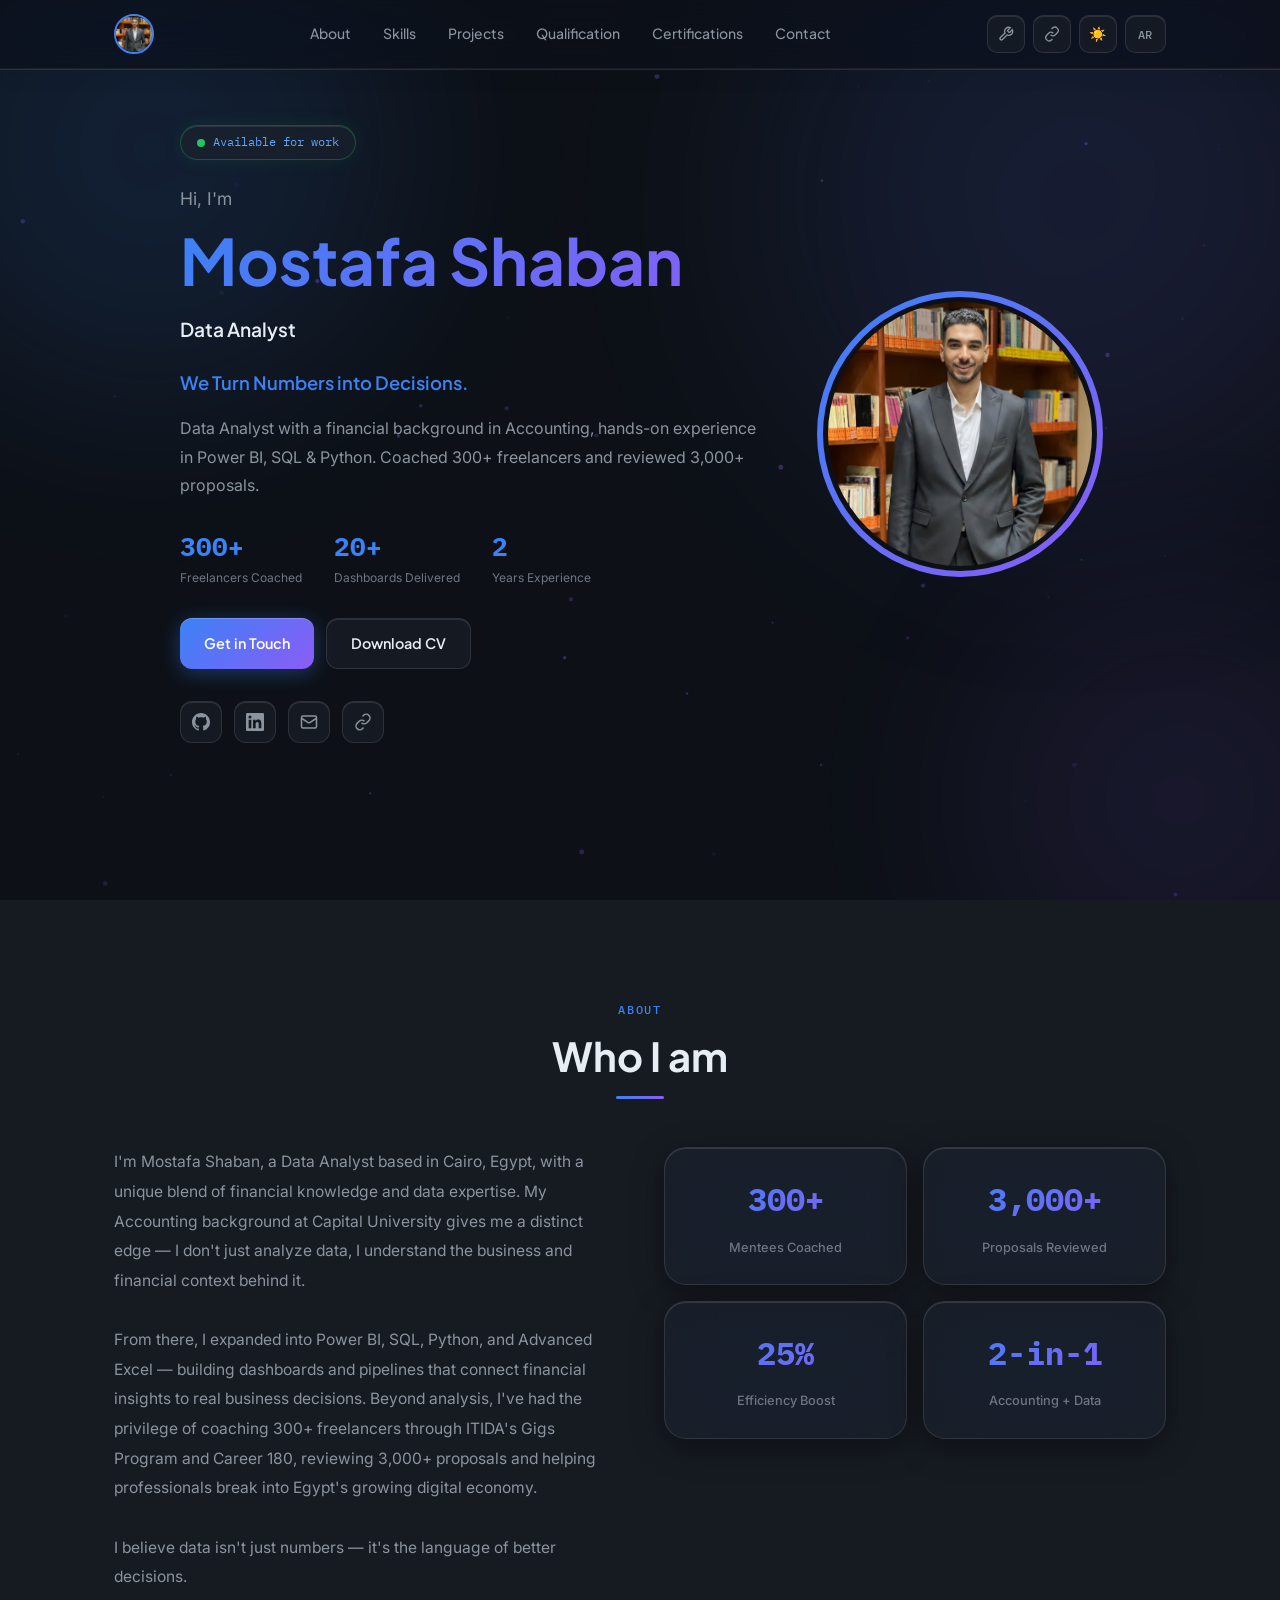
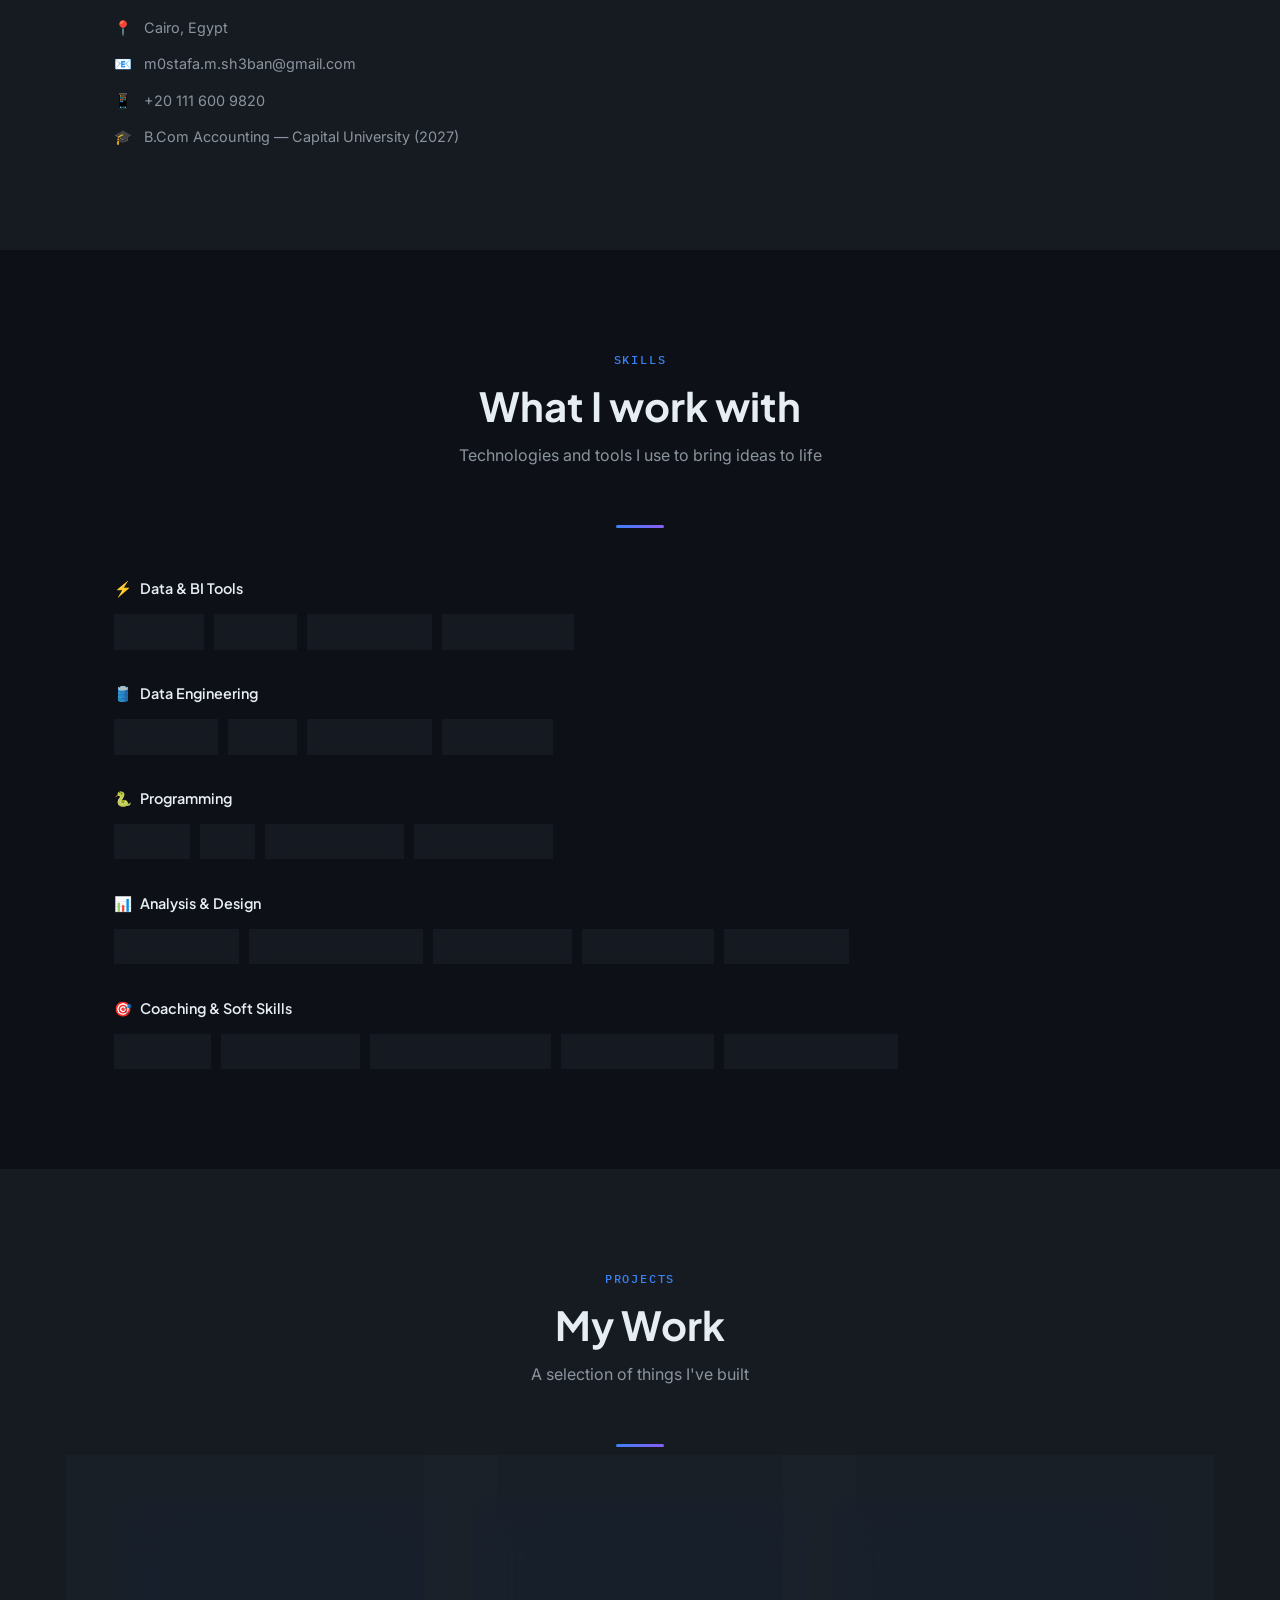
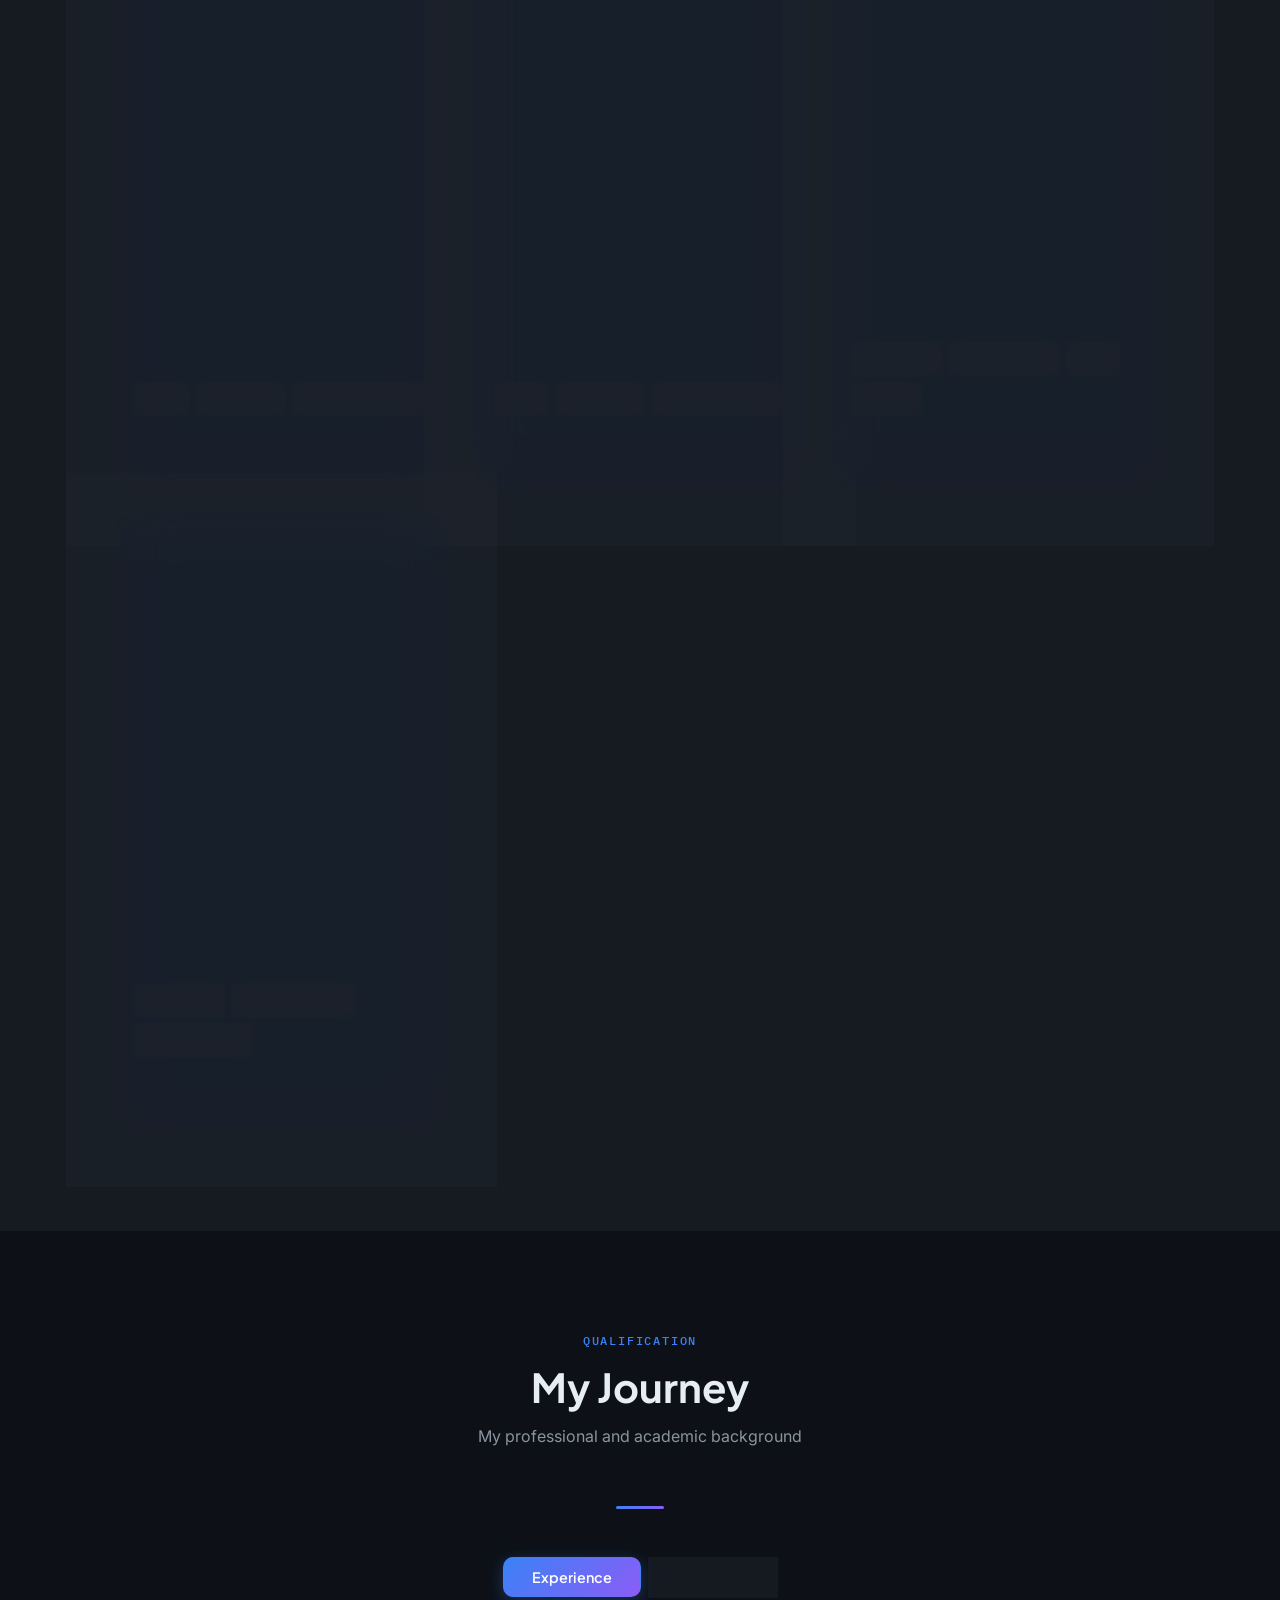
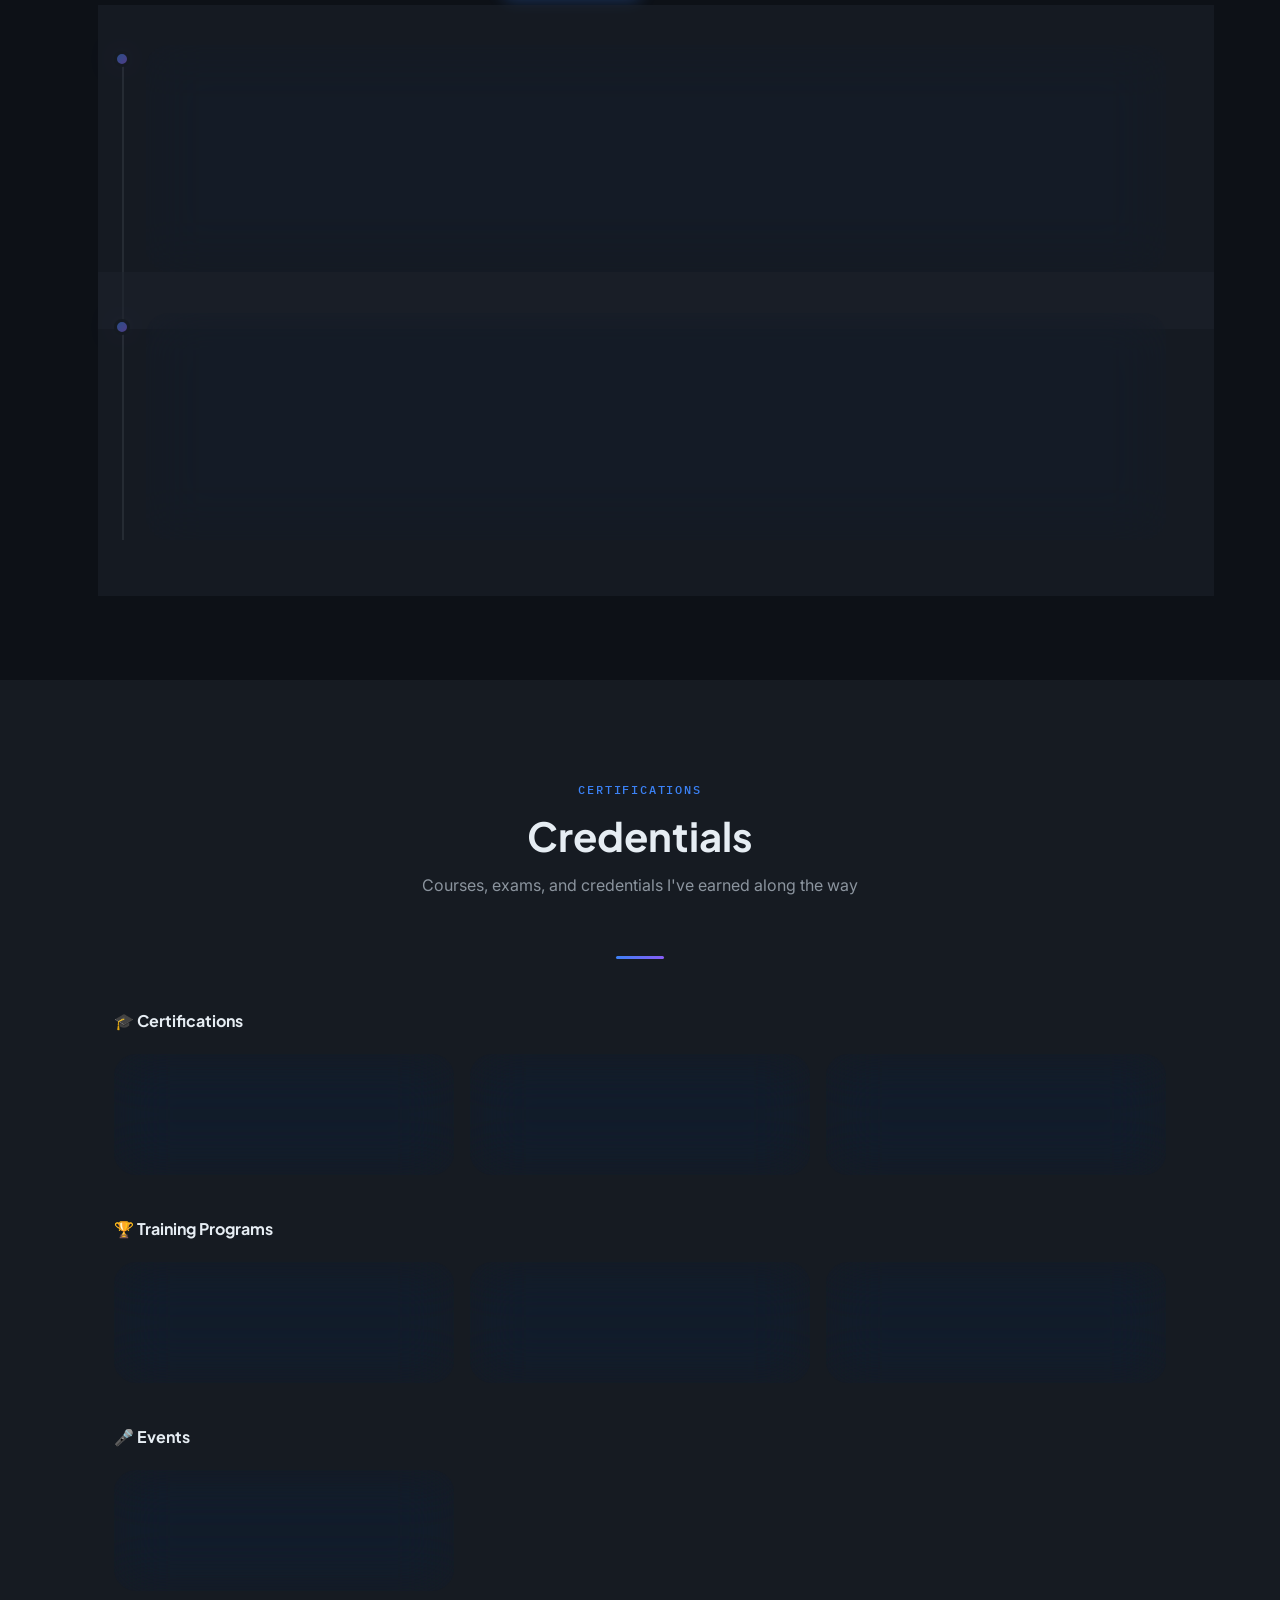
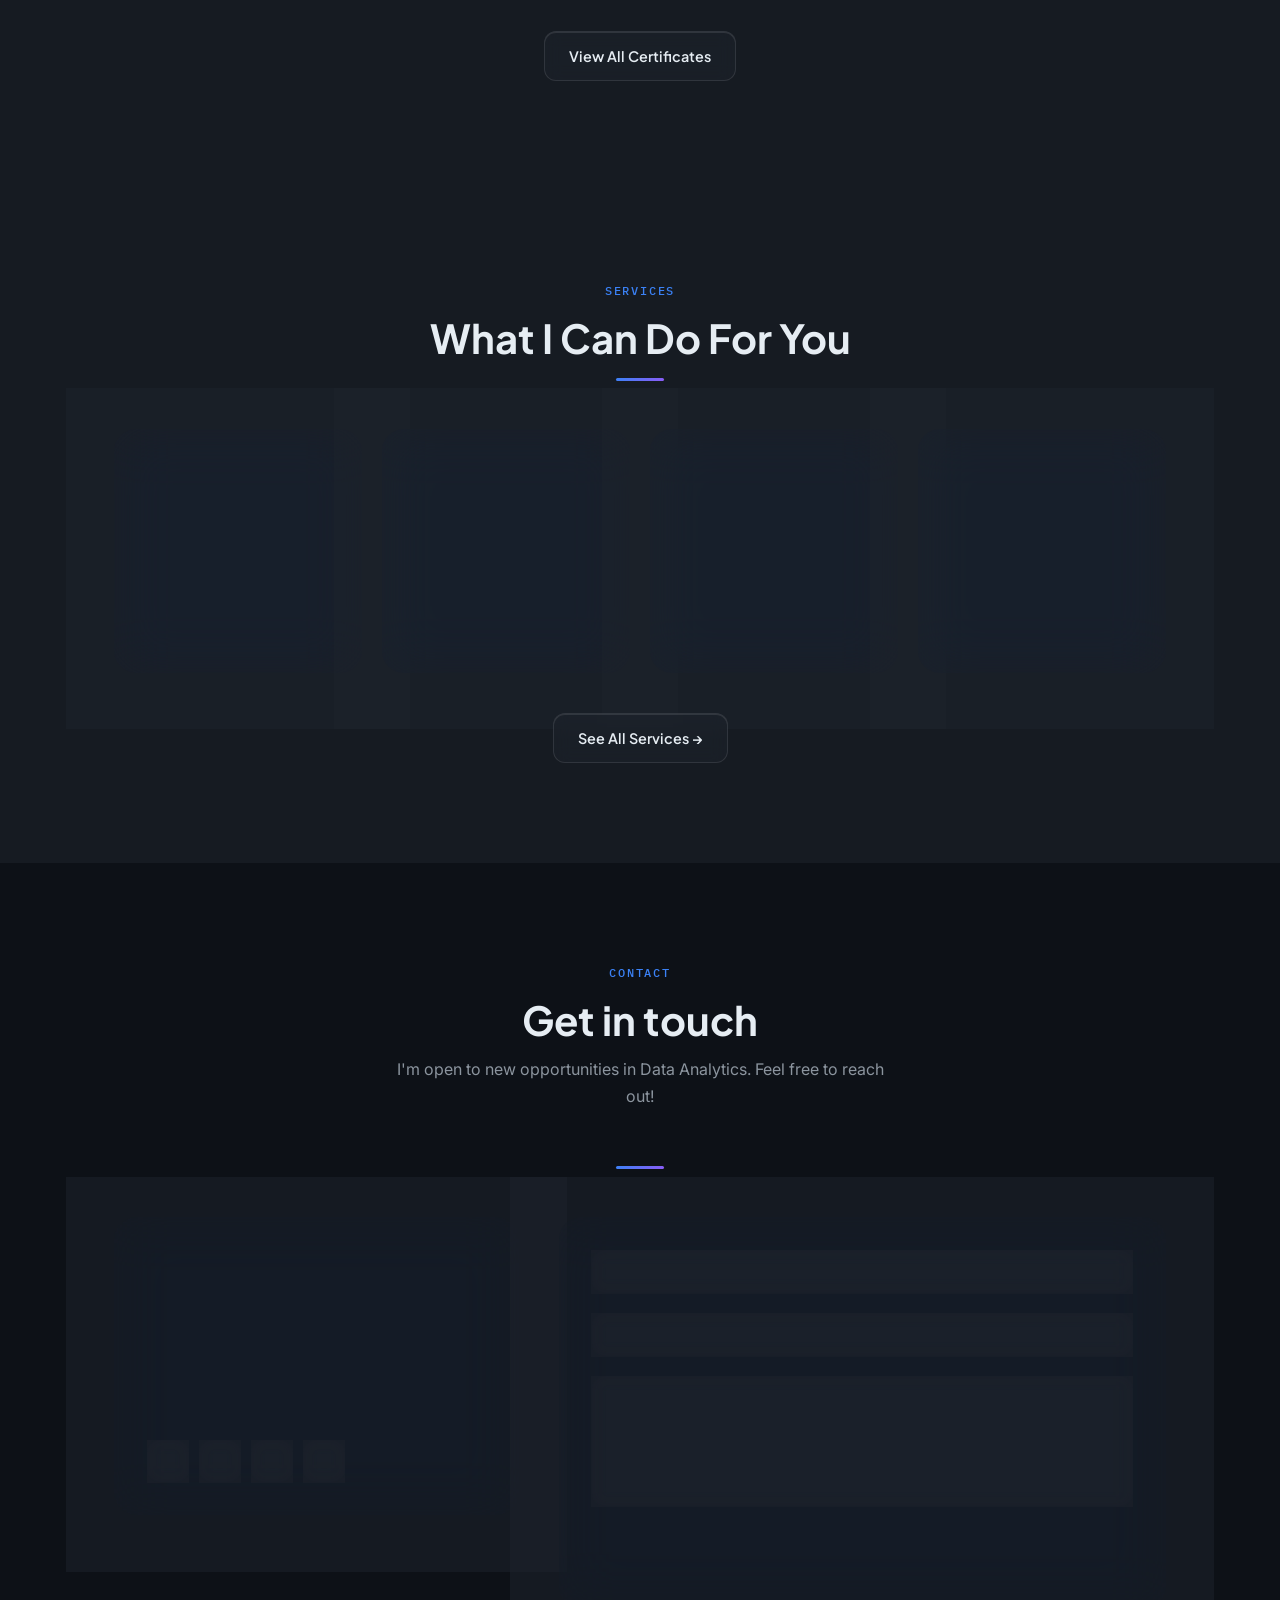
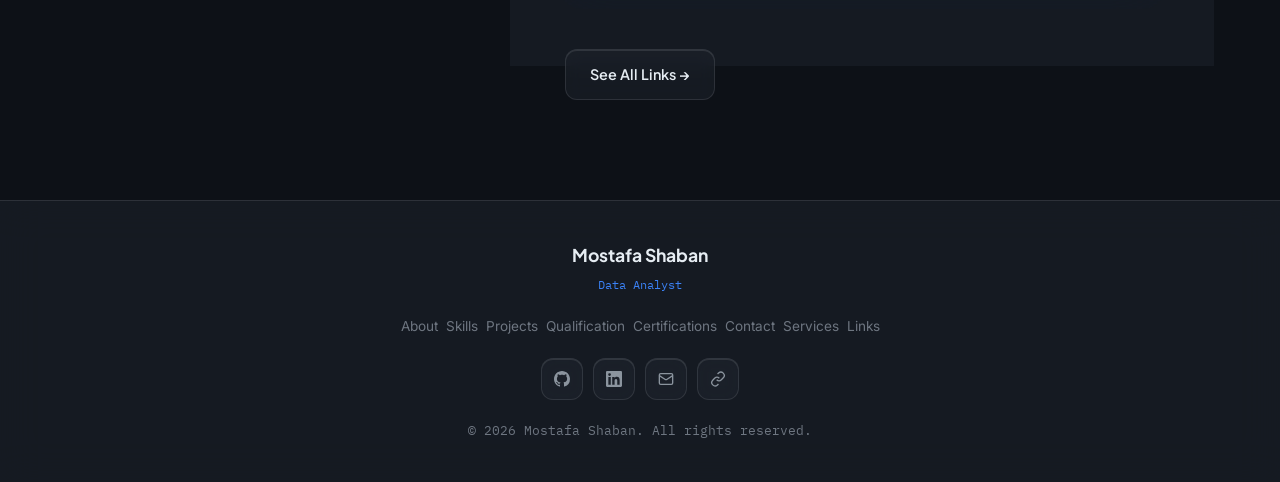
==== index.html @ 260d3581 "Add files via upload" ====
<!DOCTYPE html>
<html lang="en" dir="ltr" data-theme="dark">
<head>
  <meta charset="UTF-8" />
  <meta name="viewport" content="width=device-width, initial-scale=1.0" />

  <!-- SEO -->
  <title>Mostafa Shaban — Data Analyst</title>
  <meta name="description" content="Data Analyst with expertise in Power BI, SQL & Python. Financial background in Accounting. Coached 300+ freelancers across Egypt's digital economy." />
  <meta name="keywords" content="Data Analyst, Power BI, SQL, Python, Financial Analyst, Cairo, Egypt, Freelance Analytics Coach" />
  <meta name="author" content="Mostafa Shaban" />

  <!-- Open Graph -->
  <meta property="og:title" content="Mostafa Shaban — Data Analyst" />
  <meta property="og:description" content="We Turn Numbers into Decisions. Data Analyst & Freelance Analytics Coach based in Cairo, Egypt." />
  <meta property="og:type" content="website" />
  <meta property="og:image" content="assets/images/photo.jpg" />

  <!-- Favicon -->
  <link rel="icon" href="assets/images/photo.jpg" type="image/jpeg" />

  <!-- Fonts -->
  <link rel="preconnect" href="https://fonts.googleapis.com" />
  <link rel="preconnect" href="https://fonts.gstatic.com" crossorigin />

  <!-- Styles -->
  <link rel="stylesheet" href="css/style.css" />
  <link rel="stylesheet" href="css/glass.css" />
</head>

<body>

<!-- ============================================================
     NAVBAR
     ============================================================ -->
<nav class="navbar">
  <div class="container">
    <div class="nav-inner">

      <!-- Logo: Photo -->
      <a href="#hero" class="nav-logo">
        <img src="assets/images/photo.jpg" alt="Mostafa Shaban"
          onerror="this.style.display='none';document.getElementById('logo-placeholder').style.display='flex'">
        <div class="logo-placeholder" id="logo-placeholder" style="display:none">MS</div>
      </a>

      <!-- Nav Links -->
      <ul class="nav-links" id="nav-links"></ul>

      <!-- Controls -->
      <div class="nav-controls">
        <a href="services.html" class="nav-btn" title="Services" aria-label="Services"><svg width="16" height="16" viewBox="0 0 24 24" fill="none" stroke="currentColor" stroke-width="2"><path d="M14.7 6.3a1 1 0 0 0 0 1.4l1.6 1.6a1 1 0 0 0 1.4 0l3.77-3.77a6 6 0 0 1-7.94 7.94l-6.91 6.91a2.12 2.12 0 0 1-3-3l6.91-6.91a6 6 0 0 1 7.94-7.94l-3.76 3.76z"/></svg></a>
        <a href="links.html" class="nav-btn" title="All Links" aria-label="All Links"><svg width="16" height="16" viewBox="0 0 24 24" fill="none" stroke="currentColor" stroke-width="2"><path d="M10 13a5 5 0 0 0 7.07 0l2.83-2.83a5 5 0 0 0-7.07-7.07l-1.5 1.5"/><path d="M14 11a5 5 0 0 0-7.07 0L4.1 13.83a5 5 0 0 0 7.07 7.07l1.5-1.5"/></svg></a>
        <button class="nav-btn" id="theme-toggle" onclick="toggleTheme()" aria-label="Toggle theme"><svg width="16" height="16" viewBox="0 0 24 24" fill="none" stroke="currentColor" stroke-width="2"><path d="M21 12.79A9 9 0 1 1 11.21 3 7 7 0 0 0 21 12.79z"/></svg></button>
        <button class="nav-btn lang-btn" id="lang-toggle" onclick="toggleLang()" aria-label="Toggle language">AR</button>
        <button class="hamburger" id="hamburger" aria-label="Menu">
          <span></span><span></span><span></span>
        </button>
      </div>

    </div>
  </div>
</nav>

<!-- Mobile Menu -->
<div class="mobile-menu" id="mobile-menu"></div>

<!-- ============================================================
     HERO
     ============================================================ -->
<section id="hero">
  <canvas id="particles-canvas"></canvas>
  <div class="hero-blob"></div>

  <div class="container">
    <div class="hero-inner">

      <!-- Content -->
      <div class="hero-content">
        <div class="available-badge">
          <span class="badge-dot"></span>
          <span id="hero-badge-text">Available for work</span>
        </div>

        <span class="hero-greeting" id="hero-greeting">Hi, I'm</span>
        <h1 class="hero-name" id="hero-name">Mostafa Shaban</h1>

        <div class="hero-role-wrapper">
          <span class="hero-role" id="hero-role"></span><span class="cursor"></span>
        </div>

        <p class="hero-tagline" id="hero-tagline">We Turn Numbers into Decisions.</p>
        <p class="hero-brief" id="hero-brief"></p>

        <div class="hero-stats" id="hero-stats"></div>

        <div class="hero-cta">
          <a href="#contact" class="btn btn-primary" id="hero-cta-primary">Get in Touch</a>
          <a href="assets/cv/Mostafa_Shaban_CV.pdf" class="btn btn-secondary" id="hero-cta-secondary" download>Download CV</a>
        </div>

        <div class="hero-social">
          <a href="https://github.com/MostafaShaban74" target="_blank" class="social-link" aria-label="GitHub">
            <svg width="18" height="18" fill="currentColor" viewBox="0 0 24 24"><path d="M12 0C5.37 0 0 5.37 0 12c0 5.31 3.435 9.795 8.205 11.385.6.105.825-.255.825-.57 0-.285-.015-1.23-.015-2.235-3.015.555-3.795-.735-4.035-1.41-.135-.345-.72-1.41-1.23-1.695-.42-.225-1.02-.78-.015-.795.945-.015 1.62.87 1.845 1.23 1.08 1.815 2.805 1.305 3.495.99.105-.78.42-1.305.765-1.605-2.67-.3-5.46-1.335-5.46-5.925 0-1.305.465-2.385 1.23-3.225-.12-.3-.54-1.53.12-3.18 0 0 1.005-.315 3.3 1.23.96-.27 1.98-.405 3-.405s2.04.135 3 .405c2.295-1.56 3.3-1.23 3.3-1.23.66 1.65.24 2.88.12 3.18.765.84 1.23 1.905 1.23 3.225 0 4.605-2.805 5.625-5.475 5.925.435.375.81 1.095.81 2.22 0 1.605-.015 2.895-.015 3.3 0 .315.225.69.825.57A12.02 12.02 0 0 0 24 12c0-6.63-5.37-12-12-12z"/></svg>
          </a>
          <a href="https://linkedin.com/in/mostafa-m-shaban" target="_blank" class="social-link" aria-label="LinkedIn">
            <svg width="18" height="18" fill="currentColor" viewBox="0 0 24 24"><path d="M20.447 20.452h-3.554v-5.569c0-1.328-.027-3.037-1.852-3.037-1.853 0-2.136 1.445-2.136 2.939v5.667H9.351V9h3.414v1.561h.046c.477-.9 1.637-1.85 3.37-1.85 3.601 0 4.267 2.37 4.267 5.455v6.286zM5.337 7.433a2.062 2.062 0 0 1-2.063-2.065 2.064 2.064 0 1 1 2.063 2.065zm1.782 13.019H3.555V9h3.564v11.452zM22.225 0H1.771C.792 0 0 .774 0 1.729v20.542C0 23.227.792 24 1.771 24h20.451C23.2 24 24 23.227 24 22.271V1.729C24 .774 23.2 0 22.222 0h.003z"/></svg>
          </a>
          <a href="mailto:m0stafa.m.sh3ban@gmail.com" class="social-link" aria-label="Email">
            <svg width="18" height="18" fill="none" stroke="currentColor" stroke-width="2" viewBox="0 0 24 24"><rect x="2" y="4" width="20" height="16" rx="2"/><path d="m22 7-8.97 5.7a1.94 1.94 0 0 1-2.06 0L2 7"/></svg>
          </a>
                  <a href="links.html" class="social-link" aria-label="All Links" title="All Links">
            <svg width="18" height="18" fill="none" stroke="currentColor" stroke-width="2" viewBox="0 0 24 24"><path d="M10 13a5 5 0 0 0 7.07 0l2.83-2.83a5 5 0 0 0-7.07-7.07l-1.5 1.5"/><path d="M14 11a5 5 0 0 0-7.07 0L4.1 13.83a5 5 0 0 0 7.07 7.07l1.5-1.5"/></svg>
          </a>
</div>
      </div>

      <!-- Photo -->
      <div class="hero-photo-wrapper">
        <div class="hero-photo-ring">
          <img src="assets/images/photo.jpg" alt="Mostafa Shaban"
            onerror="this.style.display='none';this.nextElementSibling.style.display='flex'">
          <div class="hero-photo-placeholder" style="display:none">MS</div>
        </div>
      </div>

    </div>
  </div>
</section>

<!-- ============================================================
     ABOUT
     ============================================================ -->
<section id="about">
  <div class="container">
    <span class="section-label" id="about-section-label">About</span>
    <h2 class="section-title" id="about-title">Who I am</h2>
    <div class="section-divider"></div>

    <div class="about-grid">
      <div class="reveal">
        <p class="about-bio" id="about-bio"></p>
        <div class="about-info" id="about-info"></div>
      </div>
      <div class="about-stats" id="about-stats"></div>
    </div>
  </div>
</section>

<!-- ============================================================
     SKILLS
     ============================================================ -->
<section id="skills">
  <div class="container">
    <span class="section-label" id="skills-section-label">Skills</span>
    <h2 class="section-title" id="skills-title">What I work with</h2>
    <p class="section-subtitle" id="skills-subtitle"></p>
    <div class="section-divider"></div>

    <div class="skills-categories" id="skills-categories"></div>
  </div>
</section>

<!-- ============================================================
     PROJECTS
     ============================================================ -->
<section id="projects">
  <div class="container">
    <span class="section-label" id="projects-section-label">Projects</span>
    <h2 class="section-title" id="projects-title">My Work</h2>
    <p class="section-subtitle" id="projects-subtitle"></p>
    <div class="section-divider"></div>

    <div class="projects-grid" id="projects-grid"></div>
  </div>
</section>

<!-- ============================================================
     QUALIFICATION
     ============================================================ -->
<section id="qualification">
  <div class="container">
    <span class="section-label" id="qual-section-label">Qualification</span>
    <h2 class="section-title" id="qual-title">My Journey</h2>
    <p class="section-subtitle" id="qual-subtitle"></p>
    <div class="section-divider"></div>

    <!-- Tabs -->
    <div class="qual-tabs">
      <button class="qual-tab active" id="tab-exp" onclick="switchQualTab('exp')">Experience</button>
      <button class="qual-tab" id="tab-edu" onclick="switchQualTab('edu')">Education</button>
    </div>

    <!-- Panels -->
    <div class="qual-panel active" id="panel-exp">
      <div class="timeline" id="qual-experience"></div>
    </div>
    <div class="qual-panel" id="panel-edu">
      <div class="timeline" id="qual-education"></div>
    </div>
  </div>
</section>

<!-- ============================================================
     CERTIFICATIONS
     ============================================================ -->
<section id="certifications">
  <div class="container">
    <span class="section-label" id="certs-section-label">Certifications</span>
    <h2 class="section-title" id="certs-title">Credentials</h2>
    <p class="section-subtitle" id="certs-subtitle"></p>
    <div class="section-divider"></div>

    <div id="certs-content"></div>
  </div>
</section>

<!-- ============================================================
     SERVICES
     ============================================================ -->
<section id="services">
  <div class="container">
    <span class="section-label" id="services-section-label">Services</span>
    <h2 class="section-title" id="services-title">What I Can Do For You</h2>
    <div class="section-divider"></div>

    <div class="services-grid" id="services-grid"></div>

    <div class="services-cta-wrapper">
      <a href="services.html" class="btn btn-secondary" id="services-cta">See All Services →</a>
    </div>
  </div>
</section>

<!-- ============================================================
     CONTACT
     ============================================================ -->
<section id="contact">
  <div class="container">
    <span class="section-label" id="contact-section-label">Contact</span>
    <h2 class="section-title" id="contact-title">Get in touch</h2>
    <p class="section-subtitle" id="contact-subtitle"></p>
    <div class="section-divider"></div>

    <div class="contact-grid">

      <!-- Info -->
      <div class="contact-info-card glass-card reveal">
        <div class="contact-info-title">Let's connect</div>
        <div class="contact-info-list" id="contact-info-list"></div>
        <div class="contact-social">
          <a href="https://github.com/MostafaShaban74" target="_blank" class="social-link" aria-label="GitHub">
            <svg width="18" height="18" fill="currentColor" viewBox="0 0 24 24"><path d="M12 0C5.37 0 0 5.37 0 12c0 5.31 3.435 9.795 8.205 11.385.6.105.825-.255.825-.57 0-.285-.015-1.23-.015-2.235-3.015.555-3.795-.735-4.035-1.41-.135-.345-.72-1.41-1.23-1.695-.42-.225-1.02-.78-.015-.795.945-.015 1.62.87 1.845 1.23 1.08 1.815 2.805 1.305 3.495.99.105-.78.42-1.305.765-1.605-2.67-.3-5.46-1.335-5.46-5.925 0-1.305.465-2.385 1.23-3.225-.12-.3-.54-1.53.12-3.18 0 0 1.005-.315 3.3 1.23.96-.27 1.98-.405 3-.405s2.04.135 3 .405c2.295-1.56 3.3-1.23 3.3-1.23.66 1.65.24 2.88.12 3.18.765.84 1.23 1.905 1.23 3.225 0 4.605-2.805 5.625-5.475 5.925.435.375.81 1.095.81 2.22 0 1.605-.015 2.895-.015 3.3 0 .315.225.69.825.57A12.02 12.02 0 0 0 24 12c0-6.63-5.37-12-12-12z"/></svg>
          </a>
          <a href="https://linkedin.com/in/mostafa-m-shaban" target="_blank" class="social-link" aria-label="LinkedIn">
            <svg width="18" height="18" fill="currentColor" viewBox="0 0 24 24"><path d="M20.447 20.452h-3.554v-5.569c0-1.328-.027-3.037-1.852-3.037-1.853 0-2.136 1.445-2.136 2.939v5.667H9.351V9h3.414v1.561h.046c.477-.9 1.637-1.85 3.37-1.85 3.601 0 4.267 2.37 4.267 5.455v6.286zM5.337 7.433a2.062 2.062 0 0 1-2.063-2.065 2.064 2.064 0 1 1 2.063 2.065zm1.782 13.019H3.555V9h3.564v11.452zM22.225 0H1.771C.792 0 0 .774 0 1.729v20.542C0 23.227.792 24 1.771 24h20.451C23.2 24 24 23.227 24 22.271V1.729C24 .774 23.2 0 22.222 0h.003z"/></svg>
          </a>
          <a href="mailto:m0stafa.m.sh3ban@gmail.com" class="social-link" aria-label="Email">
            <svg width="18" height="18" fill="none" stroke="currentColor" stroke-width="2" viewBox="0 0 24 24"><rect x="2" y="4" width="20" height="16" rx="2"/><path d="m22 7-8.97 5.7a1.94 1.94 0 0 1-2.06 0L2 7"/></svg>
          </a>
          <a href="links.html" class="social-link" aria-label="All Links" title="All Links">
            <svg width="18" height="18" fill="none" stroke="currentColor" stroke-width="2" viewBox="0 0 24 24"><path d="M10 13a5 5 0 0 0 7.07 0l2.83-2.83a5 5 0 0 0-7.07-7.07l-1.5 1.5"/><path d="M14 11a5 5 0 0 0-7.07 0L4.1 13.83a5 5 0 0 0 7.07 7.07l1.5-1.5"/></svg>
          </a>
        </div>
      </div>

      <!-- Form -->
      <div class="contact-form-card glass-card reveal">
        <form onsubmit="handleFormSubmit(event)">
          <div class="form-group">
            <input type="text" id="form-name" placeholder="Your Name" required />
          </div>
          <div class="form-group">
            <input type="email" id="form-email" placeholder="Your Email" required />
          </div>
          <div class="form-group">
            <textarea id="form-message" placeholder="Tell me about your project..." required></textarea>
          </div>
          <button type="submit" class="btn btn-primary" id="contact-submit" style="width:100%">
            Send Message
          </button>
        </form>
      </div>

    </div>

    <div class="services-cta-wrapper" style="margin-top:40px">
      <a href="links.html" class="btn btn-secondary">See All Links →</a>
    </div>
  </div>
</section>

<!-- ============================================================
     FOOTER
     ============================================================ -->
<footer>
  <div class="container">
    <div class="footer-inner">
      <div>
        <div class="footer-name" id="footer-name">Mostafa Shaban</div>
        <div class="footer-tagline" id="footer-tagline">Data Analyst</div>
      </div>
      <div class="footer-links" id="footer-links"></div>
      <div class="footer-social">
        <a href="https://github.com/MostafaShaban74" target="_blank" class="social-link" aria-label="GitHub">
          <svg width="16" height="16" fill="currentColor" viewBox="0 0 24 24"><path d="M12 0C5.37 0 0 5.37 0 12c0 5.31 3.435 9.795 8.205 11.385.6.105.825-.255.825-.57 0-.285-.015-1.23-.015-2.235-3.015.555-3.795-.735-4.035-1.41-.135-.345-.72-1.41-1.23-1.695-.42-.225-1.02-.78-.015-.795.945-.015 1.62.87 1.845 1.23 1.08 1.815 2.805 1.305 3.495.99.105-.78.42-1.305.765-1.605-2.67-.3-5.46-1.335-5.46-5.925 0-1.305.465-2.385 1.23-3.225-.12-.3-.54-1.53.12-3.18 0 0 1.005-.315 3.3 1.23.96-.27 1.98-.405 3-.405s2.04.135 3 .405c2.295-1.56 3.3-1.23 3.3-1.23.66 1.65.24 2.88.12 3.18.765.84 1.23 1.905 1.23 3.225 0 4.605-2.805 5.625-5.475 5.925.435.375.81 1.095.81 2.22 0 1.605-.015 2.895-.015 3.3 0 .315.225.69.825.57A12.02 12.02 0 0 0 24 12c0-6.63-5.37-12-12-12z"/></svg>
        </a>
        <a href="https://linkedin.com/in/mostafa-m-shaban" target="_blank" class="social-link" aria-label="LinkedIn">
          <svg width="16" height="16" fill="currentColor" viewBox="0 0 24 24"><path d="M20.447 20.452h-3.554v-5.569c0-1.328-.027-3.037-1.852-3.037-1.853 0-2.136 1.445-2.136 2.939v5.667H9.351V9h3.414v1.561h.046c.477-.9 1.637-1.85 3.37-1.85 3.601 0 4.267 2.37 4.267 5.455v6.286zM5.337 7.433a2.062 2.062 0 0 1-2.063-2.065 2.064 2.064 0 1 1 2.063 2.065zm1.782 13.019H3.555V9h3.564v11.452zM22.225 0H1.771C.792 0 0 .774 0 1.729v20.542C0 23.227.792 24 1.771 24h20.451C23.2 24 24 23.227 24 22.271V1.729C24 .774 23.2 0 22.222 0h.003z"/></svg>
        </a>
        <a href="mailto:m0stafa.m.sh3ban@gmail.com" class="social-link" aria-label="Email">
          <svg width="16" height="16" fill="none" stroke="currentColor" stroke-width="2" viewBox="0 0 24 24"><rect x="2" y="4" width="20" height="16" rx="2"/><path d="m22 7-8.97 5.7a1.94 1.94 0 0 1-2.06 0L2 7"/></svg>
        </a>
              <a href="links.html" class="social-link" aria-label="All Links" title="All Links">
          <svg width="16" height="16" fill="none" stroke="currentColor" stroke-width="2" viewBox="0 0 24 24"><path d="M10 13a5 5 0 0 0 7.07 0l2.83-2.83a5 5 0 0 0-7.07-7.07l-1.5 1.5"/><path d="M14 11a5 5 0 0 0-7.07 0L4.1 13.83a5 5 0 0 0 7.07 7.07l1.5-1.5"/></svg>
        </a>
</div>
      <div class="footer-copy" id="footer-copy">© 2026 Mostafa Shaban. All rights reserved.</div>
    </div>
  </div>
</footer>

<!-- Scripts -->
<script src="js/data.js"></script>
<script src="js/app.js"></script>

</body>
</html>
---- css/style.css ----
/* ============================================================
   MOSTAFA SHAABAN — PORTFOLIO STYLES
   Modern Tech (Dark) + Minimal Professional (Light)
   ============================================================ */

/* ── Google Fonts ── */
@import url('https://fonts.googleapis.com/css2?family=Plus+Jakarta+Sans:wght@300;400;500;600;700;800&family=Inter:wght@300;400;500;600&family=IBM+Plex+Mono:wght@400;500;600&display=swap');

/* ── CSS Variables ── */
:root {
  /* Light Mode Colors */
  --bg-primary: #FAFAFA;
  --bg-secondary: #F0F0F0;
  --bg-card: rgba(255,255,255,0.8);
  --bg-glass: rgba(255,255,255,0.6);
  --text-primary: #1A1A1A;
  --text-secondary: #555555;
  --text-muted: #888888;
  --accent: #2563EB;
  --accent-2: #60A5FA;
  --accent-gradient: linear-gradient(135deg, #2563EB, #60A5FA);
  --border: rgba(0,0,0,0.08);
  --border-accent: rgba(37,99,235,0.3);
  --shadow: 0 4px 24px rgba(0,0,0,0.08);
  --shadow-hover: 0 8px 40px rgba(37,99,235,0.15);
  --glow: 0 0 20px rgba(37,99,235,0.15);
  --navbar-bg: rgba(250,250,250,0.85);
  --particle-color: rgba(37,99,235,0.1);
  --badge-bg: rgba(37,99,235,0.1);
  --badge-color: #2563EB;
  --tag-bg: rgba(37,99,235,0.08);
  --tag-border: rgba(37,99,235,0.2);
  --timeline-line: #E0E0E0;
  --overlay-bg: rgba(250,250,250,0.95);
}

[data-theme="dark"] {
  --bg-primary: #0D1117;
  --bg-secondary: #161B22;
  --bg-card: rgba(22,27,34,0.8);
  --bg-glass: rgba(22,27,34,0.6);
  --text-primary: #E6EDF3;
  --text-secondary: #8B949E;
  --text-muted: #6E7681;
  --accent: #3B82F6;
  --accent-2: #8B5CF6;
  --accent-gradient: linear-gradient(135deg, #3B82F6, #8B5CF6);
  --border: rgba(255,255,255,0.08);
  --border-accent: rgba(139,92,246,0.4);
  --shadow: 0 4px 24px rgba(0,0,0,0.4);
  --shadow-hover: 0 8px 40px rgba(139,92,246,0.25);
  --glow: 0 0 30px rgba(139,92,246,0.2);
  --navbar-bg: rgba(13,17,23,0.9);
  --particle-color: rgba(139,92,246,0.15);
  --badge-bg: rgba(59,130,246,0.15);
  --badge-color: #60A5FA;
  --tag-bg: rgba(139,92,246,0.1);
  --tag-border: rgba(139,92,246,0.3);
  --timeline-line: #30363D;
  --overlay-bg: rgba(13,17,23,0.95);
}

/* ── Reset & Base ── */
*, *::before, *::after { box-sizing: border-box; margin: 0; padding: 0; }

html {
  scroll-behavior: smooth;
  font-size: 16px;
}

body {
  font-family: 'Inter', sans-serif;
  background: var(--bg-primary);
  color: var(--text-primary);
  line-height: 1.7;
  transition: background 0.4s ease, color 0.4s ease;
  overflow-x: hidden;
}

body[dir="rtl"] { font-family: 'Inter', 'Segoe UI', sans-serif; }

/* ── Typography ── */
h1, h2, h3, h4 {
  font-family: 'Plus Jakarta Sans', sans-serif;
  font-weight: 700;
  line-height: 1.2;
}

.mono { font-family: 'IBM Plex Mono', monospace; }

/* ── Gradient Text ── */
.gradient-text {
  background: var(--accent-gradient);
  -webkit-background-clip: text;
  -webkit-text-fill-color: transparent;
  background-clip: text;
}

/* ── Container ── */
.container {
  max-width: 1100px;
  margin: 0 auto;
  padding: 0 24px;
}

/* ── Sections ── */
section {
  padding: 100px 0;
  position: relative;
}

.section-label {
  font-family: 'IBM Plex Mono', monospace;
  font-size: 0.75rem;
  font-weight: 500;
  letter-spacing: 0.15em;
  text-transform: uppercase;
  color: var(--accent);
  display: block;
  text-align: center;
  margin-bottom: 12px;
}

.section-title {
  font-size: clamp(1.8rem, 4vw, 2.5rem);
  text-align: center;
  margin-bottom: 12px;
  color: var(--text-primary);
}

.section-subtitle {
  text-align: center;
  color: var(--text-secondary);
  font-size: 1rem;
  margin-bottom: 56px;
  max-width: 500px;
  margin-left: auto;
  margin-right: auto;
}

/* ── Divider ── */
.section-divider {
  width: 48px;
  height: 3px;
  background: var(--accent-gradient);
  border-radius: 2px;
  margin: 16px auto 48px;
}

/* ── Glass Card ── */
.glass-card {
  background: var(--bg-card);
  backdrop-filter: blur(12px);
  -webkit-backdrop-filter: blur(12px);
  border: 1px solid var(--border);
  border-radius: 16px;
  transition: all 0.3s ease;
}

.glass-card:hover {
  border-color: var(--border-accent);
  box-shadow: var(--shadow-hover);
  transform: translateY(-4px);
}

/* ── Buttons ── */
.btn {
  display: inline-flex;
  align-items: center;
  gap: 8px;
  padding: 12px 24px;
  border-radius: 10px;
  font-family: 'Plus Jakarta Sans', sans-serif;
  font-weight: 600;
  font-size: 0.9rem;
  cursor: pointer;
  transition: all 0.3s ease;
  text-decoration: none;
  border: none;
}

.btn-primary {
  background: var(--accent-gradient);
  color: white;
  box-shadow: 0 4px 16px rgba(59,130,246,0.3);
}

.btn-primary:hover {
  transform: translateY(-2px);
  box-shadow: 0 8px 24px rgba(59,130,246,0.4);
}

.btn-secondary {
  background: transparent;
  color: var(--text-primary);
  border: 1.5px solid var(--border);
}

.btn-secondary:hover {
  border-color: var(--accent);
  color: var(--accent);
  transform: translateY(-2px);
}

/* ── Tags ── */
.tag {
  display: inline-flex;
  align-items: center;
  padding: 4px 12px;
  background: var(--tag-bg);
  border: 1px solid var(--tag-border);
  border-radius: 20px;
  font-family: 'IBM Plex Mono', monospace;
  font-size: 0.75rem;
  color: var(--accent);
  transition: all 0.2s ease;
}

.tag:hover {
  background: var(--accent);
  color: white;
  border-color: var(--accent);
}

/* ============================================================
   NAVBAR
   ============================================================ */
.navbar {
  position: fixed;
  top: 0;
  left: 0;
  right: 0;
  z-index: 1000;
  background: var(--navbar-bg);
  backdrop-filter: blur(20px);
  -webkit-backdrop-filter: blur(20px);
  border-bottom: 1px solid var(--border);
  transition: all 0.3s ease;
}

.navbar.scrolled {
  box-shadow: var(--shadow);
}

.nav-inner {
  display: flex;
  align-items: center;
  justify-content: space-between;
  height: 68px;
}

.nav-logo img {
  width: 40px;
  height: 40px;
  border-radius: 50%;
  object-fit: cover;
  border: 2px solid var(--accent);
  transition: transform 0.3s ease;
  display: block;
}

.nav-logo img:hover { transform: scale(1.08); }

.nav-logo .logo-placeholder {
  width: 40px;
  height: 40px;
  border-radius: 50%;
  background: var(--accent-gradient);
  display: flex;
  align-items: center;
  justify-content: center;
  font-family: 'Plus Jakarta Sans', sans-serif;
  font-weight: 700;
  color: white;
  font-size: 1rem;
}

.nav-links {
  display: flex;
  align-items: center;
  gap: 4px;
  list-style: none;
}

.nav-links a {
  font-family: 'Plus Jakarta Sans', sans-serif;
  font-size: 0.875rem;
  font-weight: 500;
  color: var(--text-secondary);
  text-decoration: none;
  padding: 6px 14px;
  border-radius: 8px;
  transition: all 0.2s ease;
  position: relative;
}

.nav-links a:hover,
.nav-links a.active {
  color: var(--accent);
  background: var(--tag-bg);
}

.nav-controls {
  display: flex;
  align-items: center;
  gap: 8px;
}

.nav-btn {
  display: flex;
  align-items: center;
  justify-content: center;
  width: 38px;
  height: 38px;
  border-radius: 10px;
  border: 1px solid var(--border);
  background: transparent;
  color: var(--text-secondary);
  cursor: pointer;
  transition: all 0.2s ease;
  font-size: 0.875rem;
  font-family: 'IBM Plex Mono', monospace;
  font-weight: 500;
}

.nav-btn:hover {
  border-color: var(--accent);
  color: var(--accent);
  background: var(--tag-bg);
}

.lang-btn { width: auto; padding: 0 12px; font-size: 0.75rem; letter-spacing: 0.05em; }

.hamburger {
  display: none;
  flex-direction: column;
  justify-content: center;
  align-items: center;
  gap: 5px;
  cursor: pointer;
  padding: 8px;
  width: 38px;
  height: 38px;
  border-radius: 10px;
  border: 1px solid var(--border);
  background: transparent;
}

.hamburger span {
  display: block;
  width: 18px;
  height: 2px;
  background: var(--text-primary);
  border-radius: 2px;
  transition: all 0.3s ease;
  opacity: 1;
}

@media (max-width: 768px) {
  .hamburger {
    display: flex !important;
  }
}

/* Mobile Menu */
.mobile-menu {
  display: none;
  position: fixed;
  top: 68px;
  left: 0;
  right: 0;
  background: var(--overlay-bg);
  backdrop-filter: blur(20px);
  border-bottom: 1px solid var(--border);
  padding: 20px 24px;
  z-index: 999;
  flex-direction: column;
  gap: 4px;
}

.mobile-menu.open { display: flex; }

.mobile-menu a {
  font-family: 'Plus Jakarta Sans', sans-serif;
  font-size: 1rem;
  font-weight: 500;
  color: var(--text-primary);
  text-decoration: none;
  padding: 12px 16px;
  border-radius: 10px;
  transition: all 0.2s ease;
}

.mobile-menu a:hover { background: var(--tag-bg); color: var(--accent); }

/* ============================================================
   HERO
   ============================================================ */
#hero {
  min-height: 100vh;
  display: flex;
  align-items: center;
  padding-top: 68px;
  position: relative;
  overflow: hidden;
}

/* Particles Canvas */
#particles-canvas {
  position: absolute;
  inset: 0;
  pointer-events: none;
  opacity: 0.6;
}

/* Gradient Blob */
.hero-blob {
  position: absolute;
  width: 600px;
  height: 600px;
  border-radius: 50%;
  filter: blur(120px);
  opacity: 0.12;
  background: var(--accent-gradient);
  top: -100px;
  right: -100px;
  pointer-events: none;
  animation: blobFloat 8s ease-in-out infinite;
}

@keyframes blobFloat {
  0%, 100% { transform: translate(0, 0) scale(1); }
  50% { transform: translate(-30px, 30px) scale(1.05); }
}

.hero-inner {
  display: grid;
  grid-template-columns: 1fr auto;
  align-items: center;
  gap: 60px;
  position: relative;
  z-index: 1;
  width: 100%;
}

.hero-content { max-width: 580px; }

/* Badge */
.available-badge {
  display: inline-flex;
  align-items: center;
  gap: 8px;
  padding: 6px 16px;
  background: var(--badge-bg);
  border: 1px solid var(--badge-color);
  border-radius: 20px;
  font-family: 'IBM Plex Mono', monospace;
  font-size: 0.75rem;
  color: var(--badge-color);
  margin-bottom: 24px;
  opacity: 0;
  animation: fadeInUp 0.6s ease forwards 0.2s;
}

.badge-dot {
  width: 8px;
  height: 8px;
  border-radius: 50%;
  background: #22C55E;
  animation: pulse 2s ease-in-out infinite;
}

@keyframes pulse {
  0%, 100% { opacity: 1; transform: scale(1); }
  50% { opacity: 0.5; transform: scale(0.8); }
}

.hero-greeting {
  font-family: 'Inter', sans-serif;
  font-size: 1.1rem;
  color: var(--text-secondary);
  display: block;
  margin-bottom: 8px;
  opacity: 0;
  animation: fadeInUp 0.6s ease forwards 0.4s;
}

.hero-name {
  font-size: clamp(2.5rem, 6vw, 4rem);
  font-weight: 700;
  margin-bottom: 12px;
  background: var(--accent-gradient);
  -webkit-background-clip: text;
  -webkit-text-fill-color: transparent;
  background-clip: text;
  opacity: 0;
  animation: fadeInUp 0.6s ease forwards 0.5s;
}

/* Typing Effect */
.hero-role-wrapper {
  height: 36px;
  overflow: hidden;
  margin-bottom: 20px;
  opacity: 0;
  animation: fadeInUp 0.6s ease forwards 0.6s;
}

.hero-role {
  font-family: 'Plus Jakarta Sans', sans-serif;
  font-size: 1.2rem;
  font-weight: 600;
  color: var(--text-primary);
  display: block;
  line-height: 36px;
}

.cursor {
  display: inline-block;
  width: 2px;
  height: 1.2em;
  background: var(--accent);
  margin-left: 2px;
  vertical-align: middle;
  animation: blink 1s step-end infinite;
}

@keyframes blink { 0%, 100% { opacity: 1; } 50% { opacity: 0; } }

.hero-tagline {
  font-family: 'Plus Jakarta Sans', sans-serif;
  font-size: clamp(1rem, 2vw, 1.15rem);
  font-weight: 600;
  color: var(--accent);
  margin-bottom: 16px;
  opacity: 0;
  animation: fadeInUp 0.6s ease forwards 0.7s;
}

.hero-brief {
  color: var(--text-secondary);
  font-size: 1rem;
  line-height: 1.8;
  margin-bottom: 32px;
  opacity: 0;
  animation: fadeInUp 0.6s ease forwards 0.8s;
}

.hero-cta {
  display: flex;
  gap: 12px;
  flex-wrap: wrap;
  margin-bottom: 32px;
  opacity: 0;
  animation: fadeInUp 0.6s ease forwards 0.9s;
}

.hero-social {
  display: flex;
  gap: 12px;
  opacity: 0;
  animation: fadeInUp 0.6s ease forwards 1s;
}

.social-link {
  display: flex;
  align-items: center;
  justify-content: center;
  width: 42px;
  height: 42px;
  border-radius: 10px;
  border: 1px solid var(--border);
  color: var(--text-secondary);
  text-decoration: none;
  transition: all 0.3s ease;
  font-size: 1.1rem;
}

.social-link:hover {
  border-color: var(--accent);
  color: var(--accent);
  background: var(--tag-bg);
  transform: translateY(-3px);
  box-shadow: var(--glow);
}

/* Hero Photo */
.hero-photo-wrapper {
  position: relative;
  opacity: 0;
  animation: fadeInRight 0.8s ease forwards 0.6s;
}

.hero-photo-ring {
  position: relative;
  width: 280px;
  height: 280px;
}

.hero-photo-ring::before {
  content: '';
  position: absolute;
  inset: -3px;
  border-radius: 50%;
  background: var(--accent-gradient);
  z-index: 0;
  animation: ringRotate 6s linear infinite;
}

.hero-photo-ring::after {
  content: '';
  position: absolute;
  inset: 3px;
  border-radius: 50%;
  background: var(--bg-primary);
  z-index: 1;
}

@keyframes ringRotate {
  from { transform: rotate(0deg); }
  to { transform: rotate(360deg); }
}

.hero-photo-ring img,
.hero-photo-placeholder {
  position: absolute;
  inset: 8px;
  border-radius: 50%;
  object-fit: cover;
  z-index: 2;
  width: calc(100% - 16px);
  height: calc(100% - 16px);
}

.hero-photo-placeholder {
  background: var(--accent-gradient);
  display: flex;
  align-items: center;
  justify-content: center;
  font-family: 'Plus Jakarta Sans', sans-serif;
  font-weight: 700;
  font-size: 4rem;
  color: white;
}

/* ============================================================
   ABOUT
   ============================================================ */
#about { background: var(--bg-secondary); }

.about-grid {
  display: grid;
  grid-template-columns: 1fr 1fr;
  gap: 48px;
  align-items: start;
}

.about-bio {
  color: var(--text-secondary);
  font-size: 0.975rem;
  line-height: 1.9;
  white-space: pre-line;
}

.about-info {
  display: flex;
  flex-direction: column;
  gap: 12px;
  margin-top: 24px;
}

.about-info-item {
  display: flex;
  align-items: center;
  gap: 12px;
  font-size: 0.9rem;
  color: var(--text-secondary);
}

.about-info-item a {
  color: var(--text-secondary);
  text-decoration: none;
  transition: color 0.2s;
}

.about-info-item a:hover { color: var(--accent); }

.about-stats {
  display: grid;
  grid-template-columns: 1fr 1fr;
  gap: 16px;
}

.stat-card {
  padding: 24px 20px;
  text-align: center;
  border-radius: 16px;
}

.stat-value {
  font-family: 'IBM Plex Mono', monospace;
  font-size: 2rem;
  font-weight: 700;
  background: var(--accent-gradient);
  -webkit-background-clip: text;
  -webkit-text-fill-color: transparent;
  background-clip: text;
  display: block;
  margin-bottom: 6px;
}

.stat-label {
  font-size: 0.8rem;
  color: var(--text-muted);
  font-weight: 500;
}

/* ============================================================
   SKILLS
   ============================================================ */
.skills-categories { display: flex; flex-direction: column; gap: 32px; }

.skill-category-title {
  font-family: 'Plus Jakarta Sans', sans-serif;
  font-size: 0.9rem;
  font-weight: 600;
  color: var(--text-primary);
  margin-bottom: 14px;
  display: flex;
  align-items: center;
  gap: 8px;
}

.skill-tags { display: flex; flex-wrap: wrap; gap: 10px; }

/* ============================================================
   PROJECTS
   ============================================================ */
#projects { background: var(--bg-secondary); }

.projects-grid {
  display: grid;
  grid-template-columns: repeat(3, 1fr);
  gap: 24px;
}

.project-card {
  border-radius: 16px;
  overflow: hidden;
  display: flex;
  flex-direction: column;
  cursor: pointer;
}

.project-preview {
  position: relative;
  height: 200px;
  overflow: hidden;
  background: var(--bg-secondary);
}

.project-preview img {
  width: 100%;
  height: 100%;
  object-fit: cover;
  transition: transform 0.4s ease;
}

.project-preview-placeholder {
  width: 100%;
  height: 100%;
  background: var(--accent-gradient);
  display: flex;
  align-items: center;
  justify-content: center;
  font-size: 3rem;
  opacity: 0.3;
}

.project-overlay {
  position: absolute;
  inset: 0;
  background: rgba(0,0,0,0.7);
  display: flex;
  align-items: center;
  justify-content: center;
  opacity: 0;
  transition: opacity 0.3s ease;
  font-family: 'Plus Jakarta Sans', sans-serif;
  font-size: 0.9rem;
  font-weight: 600;
  color: white;
  gap: 8px;
}

.project-card:hover .project-overlay { opacity: 1; }
.project-card:hover .project-preview img { transform: scale(1.05); }
.project-card:hover { border-color: var(--border-accent); box-shadow: var(--glow); }

.project-body { padding: 20px; flex: 1; display: flex; flex-direction: column; gap: 10px; }

.project-title {
  font-family: 'Plus Jakarta Sans', sans-serif;
  font-size: 1rem;
  font-weight: 700;
  color: var(--text-primary);
}

.project-impact {
  font-family: 'IBM Plex Mono', monospace;
  font-size: 0.8rem;
  color: var(--accent);
  background: var(--tag-bg);
  padding: 4px 10px;
  border-radius: 6px;
  display: inline-block;
}

.project-desc {
  font-size: 0.85rem;
  color: var(--text-secondary);
  line-height: 1.7;
  flex: 1;
}

.project-tags { display: flex; flex-wrap: wrap; gap: 6px; }

.project-links {
  display: flex;
  gap: 8px;
  margin-top: 4px;
}

.project-link {
  display: inline-flex;
  align-items: center;
  gap: 6px;
  padding: 7px 14px;
  border-radius: 8px;
  font-size: 0.8rem;
  font-family: 'Plus Jakarta Sans', sans-serif;
  font-weight: 600;
  text-decoration: none;
  transition: all 0.2s ease;
  flex: 1;
  justify-content: center;
}

.project-link.live {
  background: var(--accent-gradient);
  color: white;
}

.project-link.live:hover { opacity: 0.9; transform: translateY(-1px); }

.project-link.source {
  border: 1px solid var(--border);
  color: var(--text-secondary);
}

.project-link.source:hover {
  border-color: var(--accent);
  color: var(--accent);
}

.project-link.disabled {
  opacity: 0.4;
  pointer-events: none;
}

/* ============================================================
   QUALIFICATION
   ============================================================ */
.qual-tabs {
  display: flex;
  gap: 8px;
  justify-content: center;
  margin-bottom: 48px;
}

.qual-tab {
  padding: 10px 28px;
  border-radius: 10px;
  border: 1.5px solid var(--border);
  background: transparent;
  font-family: 'Plus Jakarta Sans', sans-serif;
  font-size: 0.9rem;
  font-weight: 600;
  color: var(--text-secondary);
  cursor: pointer;
  transition: all 0.3s ease;
}

.qual-tab.active {
  background: var(--accent-gradient);
  color: white;
  border-color: transparent;
  box-shadow: 0 4px 16px rgba(59,130,246,0.3);
}

.qual-tab:hover:not(.active) {
  border-color: var(--accent);
  color: var(--accent);
}

.qual-panel { display: none; }
.qual-panel.active { display: block; }

/* Timeline */
.timeline { position: relative; padding-left: 32px; }

.timeline::before {
  content: '';
  position: absolute;
  left: 8px;
  top: 8px;
  bottom: 0;
  width: 2px;
  background: var(--timeline-line);
}

.timeline-item {
  position: relative;
  margin-bottom: 40px;
  opacity: 0;
  transform: translateX(-20px);
  transition: all 0.5s ease;
}

.timeline-item.revealed {
  opacity: 1;
  transform: translateX(0);
}

.timeline-dot {
  position: absolute;
  left: -32px;
  top: 6px;
  width: 16px;
  height: 16px;
  border-radius: 50%;
  background: var(--accent-gradient);
  border: 3px solid var(--bg-primary);
  box-shadow: var(--glow);
}

.timeline-card { padding: 20px 24px; }

.timeline-header {
  display: flex;
  justify-content: space-between;
  align-items: flex-start;
  gap: 16px;
  margin-bottom: 8px;
  flex-wrap: wrap;
}

.timeline-role {
  font-family: 'Plus Jakarta Sans', sans-serif;
  font-size: 1rem;
  font-weight: 700;
  color: var(--text-primary);
}

.timeline-period {
  font-family: 'IBM Plex Mono', monospace;
  font-size: 0.75rem;
  color: var(--accent);
  background: var(--tag-bg);
  padding: 4px 10px;
  border-radius: 6px;
  white-space: nowrap;
}

.timeline-company {
  font-size: 0.875rem;
  color: var(--accent);
  font-weight: 500;
  margin-bottom: 12px;
}

.timeline-points {
  list-style: none;
  display: flex;
  flex-direction: column;
  gap: 6px;
}

.timeline-points li {
  font-size: 0.875rem;
  color: var(--text-secondary);
  padding-left: 16px;
  position: relative;
  line-height: 1.7;
}

.timeline-points li::before {
  content: '▸';
  position: absolute;
  left: 0;
  color: var(--accent);
}

.timeline-note {
  font-size: 0.875rem;
  color: var(--text-secondary);
  font-style: italic;
}

/* ============================================================
   CERTIFICATIONS
   ============================================================ */
#certifications { background: var(--bg-secondary); }

.cert-section-title {
  font-family: 'Plus Jakarta Sans', sans-serif;
  font-size: 1rem;
  font-weight: 700;
  color: var(--text-primary);
  display: flex;
  align-items: center;
  gap: 10px;
  margin-bottom: 20px;
}

.cert-group { margin-bottom: 40px; }

.cert-grid {
  display: grid;
  grid-template-columns: repeat(auto-fill, minmax(260px, 1fr));
  gap: 16px;
}

.cert-card { padding: 20px; }

.cert-name {
  font-family: 'Plus Jakarta Sans', sans-serif;
  font-size: 0.9rem;
  font-weight: 700;
  color: var(--text-primary);
  margin-bottom: 6px;
  line-height: 1.4;
}

.cert-meta {
  font-family: 'IBM Plex Mono', monospace;
  font-size: 0.75rem;
  color: var(--text-muted);
}

.cert-year {
  display: inline-block;
  margin-top: 8px;
  font-family: 'IBM Plex Mono', monospace;
  font-size: 0.75rem;
  color: var(--accent);
  background: var(--tag-bg);
  padding: 2px 8px;
  border-radius: 4px;
}

/* ============================================================
   CONTACT
   ============================================================ */
.contact-grid {
  display: grid;
  grid-template-columns: 1fr 1.5fr;
  gap: 40px;
  align-items: start;
}

.contact-info-card { padding: 32px; }

.contact-info-title {
  font-family: 'Plus Jakarta Sans', sans-serif;
  font-size: 1.2rem;
  font-weight: 700;
  margin-bottom: 24px;
  color: var(--text-primary);
}

.contact-info-list {
  display: flex;
  flex-direction: column;
  gap: 16px;
  margin-bottom: 28px;
}

.contact-info-item {
  display: flex;
  align-items: center;
  gap: 14px;
  font-size: 0.9rem;
  color: var(--text-secondary);
}

.contact-info-item a {
  color: var(--text-secondary);
  text-decoration: none;
  transition: color 0.2s;
}

.contact-info-item a:hover { color: var(--accent); }

.contact-social { display: flex; gap: 10px; }

/* Form */
.contact-form-card { padding: 32px; }

.form-group { margin-bottom: 20px; }

.form-group input,
.form-group textarea {
  width: 100%;
  padding: 12px 16px;
  background: var(--bg-secondary);
  border: 1.5px solid var(--border);
  border-radius: 10px;
  font-family: 'Inter', sans-serif;
  font-size: 0.9rem;
  color: var(--text-primary);
  transition: all 0.3s ease;
  outline: none;
}

.form-group input:focus,
.form-group textarea:focus {
  border-color: var(--accent);
  box-shadow: 0 0 0 3px rgba(59,130,246,0.1);
}

.form-group textarea {
  height: 130px;
  resize: vertical;
}

.form-group input::placeholder,
.form-group textarea::placeholder { color: var(--text-muted); }

/* ============================================================
   FOOTER
   ============================================================ */
footer {
  background: var(--bg-secondary);
  border-top: 1px solid var(--border);
  padding: 40px 0;
}

.footer-inner {
  display: flex;
  flex-direction: column;
  align-items: center;
  gap: 20px;
  text-align: center;
}

.footer-name {
  font-family: 'Plus Jakarta Sans', sans-serif;
  font-size: 1.1rem;
  font-weight: 700;
  color: var(--text-primary);
}

.footer-tagline {
  font-family: 'IBM Plex Mono', monospace;
  font-size: 0.75rem;
  color: var(--accent);
  margin-top: 4px;
}

.footer-links {
  display: flex;
  gap: 8px;
  flex-wrap: wrap;
  justify-content: center;
}

.footer-links a {
  font-size: 0.85rem;
  color: var(--text-muted);
  text-decoration: none;
  transition: color 0.2s;
}

.footer-links a:hover { color: var(--accent); }

.footer-social { display: flex; gap: 10px; }

.footer-copy {
  font-size: 0.8rem;
  color: var(--text-muted);
  font-family: 'IBM Plex Mono', monospace;
}

/* ============================================================
   SCROLL REVEAL
   ============================================================ */
.reveal {
  opacity: 0;
  transform: translateY(30px);
  transition: opacity 0.6s ease, transform 0.6s ease;
}

.reveal.revealed {
  opacity: 1;
  transform: translateY(0);
}

/* ============================================================
   ANIMATIONS
   ============================================================ */
@keyframes fadeInUp {
  from { opacity: 0; transform: translateY(20px); }
  to { opacity: 1; transform: translateY(0); }
}

@keyframes fadeInRight {
  from { opacity: 0; transform: translateX(30px); }
  to { opacity: 1; transform: translateX(0); }
}

/* ============================================================
   RTL SUPPORT
   ============================================================ */
[dir="rtl"] .timeline { padding-left: 0; padding-right: 32px; }
[dir="rtl"] .timeline::before { left: auto; right: 8px; }
[dir="rtl"] .timeline-dot { left: auto; right: -32px; }
[dir="rtl"] .timeline-points li { padding-left: 0; padding-right: 16px; }
[dir="rtl"] .timeline-points li::before { left: auto; right: 0; }
[dir="rtl"] .nav-links { direction: rtl; }

/* ============================================================
   RESPONSIVE
   ============================================================ */
@media (max-width: 1024px) {
  .projects-grid { grid-template-columns: repeat(2, 1fr); }
  .about-grid { grid-template-columns: 1fr; }
  .about-stats { grid-template-columns: repeat(4, 1fr); }
}

@media (max-width: 768px) {
  section { padding: 70px 0; }

  .nav-links { display: none; }
  .hamburger { display: flex; }

  .hero-inner {
    grid-template-columns: 1fr;
    text-align: center;
    gap: 40px;
  }

  .hero-photo-wrapper { order: -1; }
  .hero-photo-ring { width: 200px; height: 200px; margin: 0 auto; }
  .hero-cta, .hero-social { justify-content: center; }
  .hero-content { max-width: 100%; }

  .projects-grid { grid-template-columns: 1fr; }

  .about-stats { grid-template-columns: repeat(2, 1fr); }

  .contact-grid { grid-template-columns: 1fr; }

  .footer-links { gap: 12px; }
}

@media (max-width: 480px) {
  .hero-name { font-size: 2.2rem; }
  .about-stats { grid-template-columns: 1fr 1fr; }
  .cert-grid { grid-template-columns: 1fr; }
}

/* ── Reduced Motion ── */
@media (prefers-reduced-motion: reduce) {
  *, *::before, *::after { animation-duration: 0.01ms !important; transition-duration: 0.01ms !important; }
}

/* ── Hero Stats ── */
.hero-stats {
  display: flex;
  gap: 32px;
  margin-bottom: 28px;
  opacity: 0;
  animation: fadeInUp 0.6s ease forwards 0.95s;
}
.hero-stat-item { text-align: left; }
[dir="rtl"] .hero-stat-item { text-align: right; }
.hero-stat-number {
  font-family: 'IBM Plex Mono', monospace;
  font-size: 1.6rem;
  font-weight: 700;
  color: var(--accent);
  display: block;
  line-height: 1.2;
}
.hero-stat-label {
  font-size: 0.75rem;
  color: var(--text-muted);
}
@media (max-width: 480px) {
  .hero-stats { gap: 20px; flex-wrap: wrap; }
}

.cert-view-all-wrapper { text-align: center; margin-top: 20px; }

/* ── Services ── */
#services { background: var(--bg-secondary); }
.services-grid {
  display: grid;
  grid-template-columns: repeat(auto-fit, minmax(220px, 1fr));
  gap: 20px;
  margin-bottom: 40px;
}
.service-card { padding: 28px 22px; text-align: center; }
.service-icon { font-size: 2rem; margin-bottom: 12px; }
.service-name {
  font-family: 'Plus Jakarta Sans', sans-serif;
  font-size: 1rem;
  font-weight: 700;
  color: var(--text-primary);
  margin-bottom: 8px;
}
.service-desc {
  font-size: 0.85rem;
  color: var(--text-secondary);
  line-height: 1.7;
}
.services-cta-wrapper { text-align: center; }

a.nav-btn { text-decoration: none; }
@media (max-width: 900px) {
  a.nav-btn[title="Services"], a.nav-btn[title="All Links"] { display: none; }
}
---- css/glass.css ----
/* ============================================================
   GLASSMORPHISM — iOS Style
   ============================================================ */

/* ── Enhanced Glass Variables ── */
:root {
  --glass-bg: rgba(255, 255, 255, 0.25);
  --glass-border: rgba(255, 255, 255, 0.45);
  --glass-shadow: 0 8px 32px rgba(0, 0, 0, 0.08);
  --glass-blur: blur(20px);
  --glass-saturate: saturate(180%);
  --noise: url("data:image/svg+xml,%3Csvg viewBox='0 0 256 256' xmlns='http://www.w3.org/2000/svg'%3E%3Cfilter id='noise'%3E%3CfeTurbulence type='fractalNoise' baseFrequency='0.9' numOctaves='4' stitchTiles='stitch'/%3E%3C/filter%3E%3Crect width='100%25' height='100%25' filter='url(%23noise)' opacity='0.03'/%3E%3C/svg%3E");
}

[data-theme="dark"] {
  --glass-bg: rgba(15, 20, 30, 0.45);
  --glass-border: rgba(255, 255, 255, 0.08);
  --glass-shadow: 0 8px 32px rgba(0, 0, 0, 0.4);
}

/* ── Base Glass Mixin ── */
.glass {
  background: var(--glass-bg) !important;
  backdrop-filter: var(--glass-blur) var(--glass-saturate) !important;
  -webkit-backdrop-filter: var(--glass-blur) var(--glass-saturate) !important;
  border: 1px solid var(--glass-border) !important;
  box-shadow: var(--glass-shadow),
              inset 0 1px 0 rgba(255,255,255,0.15) !important;
}

/* ── Navbar Glass ── */
.navbar {
  background: var(--glass-bg) !important;
  backdrop-filter: blur(24px) saturate(200%) !important;
  -webkit-backdrop-filter: blur(24px) saturate(200%) !important;
  border-bottom: 1px solid var(--glass-border) !important;
  box-shadow: 0 1px 0 rgba(255,255,255,0.1),
              0 4px 24px rgba(0,0,0,0.06) !important;
}

[data-theme="dark"] .navbar {
  background: rgba(13, 17, 23, 0.7) !important;
  border-bottom: 1px solid rgba(255,255,255,0.06) !important;
}

/* ── Section Backgrounds ── */
section {
  position: relative;
}

section::before {
  content: '';
  position: absolute;
  inset: 0;
  pointer-events: none;
  z-index: 0;
}

section > .container {
  position: relative;
  z-index: 1;
}

/* ── Glass Cards (Enhanced) ── */
.glass-card {
  background: var(--glass-bg) !important;
  backdrop-filter: blur(16px) saturate(180%) !important;
  -webkit-backdrop-filter: blur(16px) saturate(180%) !important;
  border: 1px solid var(--glass-border) !important;
  box-shadow: var(--glass-shadow),
              inset 0 1px 0 rgba(255,255,255,0.12) !important;
  border-radius: 20px !important;
  transition: all 0.35s cubic-bezier(0.4, 0, 0.2, 1) !important;
}

.glass-card:hover {
  background: var(--glass-bg) !important;
  border-color: var(--border-accent) !important;
  box-shadow: var(--shadow-hover),
              inset 0 1px 0 rgba(255,255,255,0.2),
              0 0 0 1px var(--border-accent) !important;
  transform: translateY(-6px) !important;
}

/* ── Project Cards (iOS Widget Style) ── */
.project-card {
  background: var(--glass-bg) !important;
  backdrop-filter: blur(20px) saturate(200%) !important;
  -webkit-backdrop-filter: blur(20px) saturate(200%) !important;
  border: 1px solid var(--glass-border) !important;
  box-shadow: var(--glass-shadow),
              inset 0 1px 0 rgba(255,255,255,0.15) !important;
  border-radius: 24px !important;
  overflow: hidden !important;
  transition: all 0.4s cubic-bezier(0.4, 0, 0.2, 1) !important;
}

.project-card:hover {
  transform: translateY(-8px) scale(1.01) !important;
  border-color: var(--border-accent) !important;
  box-shadow: 0 20px 60px rgba(0,0,0,0.15),
              inset 0 1px 0 rgba(255,255,255,0.2),
              0 0 0 1px var(--border-accent) !important;
}

[data-theme="dark"] .project-card:hover {
  box-shadow: 0 20px 60px rgba(139,92,246,0.2),
              inset 0 1px 0 rgba(255,255,255,0.08),
              0 0 0 1px rgba(139,92,246,0.4) !important;
}

/* ── Project Placeholder (iOS Icon Style) ── */
.project-preview-placeholder {
  display: flex !important;
  width: 100%;
  height: 100%;
  align-items: center;
  justify-content: center;
  position: relative;
  overflow: hidden;
}

/* Gradient backgrounds per project */
.project-placeholder-1 {
  background: linear-gradient(135deg, #667eea 0%, #764ba2 100%);
}
.project-placeholder-2 {
  background: linear-gradient(135deg, #f093fb 0%, #f5576c 100%);
}
.project-placeholder-3 {
  background: linear-gradient(135deg, #4facfe 0%, #00f2fe 100%);
}

.project-preview-placeholder::before {
  content: '';
  position: absolute;
  inset: 0;
  background: linear-gradient(
    to bottom,
    rgba(255,255,255,0.1) 0%,
    transparent 50%,
    rgba(0,0,0,0.1) 100%
  );
}

.project-preview-placeholder .placeholder-icon {
  font-size: 4rem;
  filter: drop-shadow(0 4px 12px rgba(0,0,0,0.3));
  position: relative;
  z-index: 1;
  animation: iconFloat 3s ease-in-out infinite;
}

@keyframes iconFloat {
  0%, 100% { transform: translateY(0); }
  50% { transform: translateY(-8px); }
}

.project-preview-placeholder .placeholder-label {
  position: absolute;
  bottom: 12px;
  left: 0;
  right: 0;
  text-align: center;
  font-family: 'IBM Plex Mono', monospace;
  font-size: 0.7rem;
  color: rgba(255,255,255,0.7);
  letter-spacing: 0.1em;
  text-transform: uppercase;
  z-index: 1;
}

/* ── Skill Tags (Glass Pills) ── */
.tag {
  background: var(--glass-bg) !important;
  backdrop-filter: blur(8px) !important;
  -webkit-backdrop-filter: blur(8px) !important;
  border: 1px solid var(--glass-border) !important;
  box-shadow: inset 0 1px 0 rgba(255,255,255,0.1) !important;
  border-radius: 20px !important;
  transition: all 0.25s cubic-bezier(0.4, 0, 0.2, 1) !important;
  padding: 6px 16px !important;
}

.tag:hover {
  background: var(--accent) !important;
  border-color: var(--accent) !important;
  color: white !important;
  box-shadow: 0 4px 16px rgba(59,130,246,0.35),
              inset 0 1px 0 rgba(255,255,255,0.2) !important;
  transform: translateY(-2px) !important;
}

/* ── Buttons (Glass Style) ── */
.btn-primary {
  background: var(--accent-gradient) !important;
  box-shadow: 0 4px 20px rgba(59,130,246,0.35),
              inset 0 1px 0 rgba(255,255,255,0.2) !important;
  border-radius: 12px !important;
}

.btn-primary:hover {
  box-shadow: 0 8px 30px rgba(59,130,246,0.5),
              inset 0 1px 0 rgba(255,255,255,0.25) !important;
  transform: translateY(-3px) !important;
}

.btn-secondary {
  background: var(--glass-bg) !important;
  backdrop-filter: blur(8px) !important;
  -webkit-backdrop-filter: blur(8px) !important;
  border: 1px solid var(--glass-border) !important;
  box-shadow: inset 0 1px 0 rgba(255,255,255,0.1) !important;
  border-radius: 12px !important;
}

.btn-secondary:hover {
  border-color: var(--accent) !important;
  background: rgba(37,99,235,0.08) !important;
  box-shadow: 0 4px 16px rgba(37,99,235,0.15),
              inset 0 1px 0 rgba(255,255,255,0.15) !important;
}

/* ── Nav Buttons ── */
.nav-btn {
  background: var(--glass-bg) !important;
  backdrop-filter: blur(8px) !important;
  -webkit-backdrop-filter: blur(8px) !important;
  border: 1px solid var(--glass-border) !important;
  box-shadow: inset 0 1px 0 rgba(255,255,255,0.1) !important;
  border-radius: 10px !important;
}

.nav-btn:hover {
  border-color: var(--accent) !important;
  background: rgba(37,99,235,0.1) !important;
}

/* ── Social Links ── */
.social-link {
  background: var(--glass-bg) !important;
  backdrop-filter: blur(8px) !important;
  -webkit-backdrop-filter: blur(8px) !important;
  border: 1px solid var(--glass-border) !important;
  box-shadow: inset 0 1px 0 rgba(255,255,255,0.1) !important;
  border-radius: 12px !important;
}

.social-link:hover {
  background: rgba(37,99,235,0.1) !important;
  border-color: var(--accent) !important;
  box-shadow: 0 4px 16px rgba(37,99,235,0.2),
              inset 0 1px 0 rgba(255,255,255,0.15) !important;
}

/* ── Timeline Cards ── */
.timeline-card {
  background: var(--glass-bg) !important;
  backdrop-filter: blur(16px) saturate(180%) !important;
  -webkit-backdrop-filter: blur(16px) saturate(180%) !important;
  border: 1px solid var(--glass-border) !important;
  box-shadow: var(--glass-shadow),
              inset 0 1px 0 rgba(255,255,255,0.1) !important;
  border-radius: 20px !important;
}

/* ── Cert Cards ── */
.cert-card {
  background: var(--glass-bg) !important;
  backdrop-filter: blur(12px) !important;
  -webkit-backdrop-filter: blur(12px) !important;
  border: 1px solid var(--glass-border) !important;
  box-shadow: var(--glass-shadow),
              inset 0 1px 0 rgba(255,255,255,0.1) !important;
  border-radius: 16px !important;
  transition: all 0.3s cubic-bezier(0.4, 0, 0.2, 1) !important;
}

.cert-card:hover {
  transform: translateY(-4px) !important;
  border-color: var(--border-accent) !important;
  box-shadow: 0 12px 32px rgba(0,0,0,0.1),
              inset 0 1px 0 rgba(255,255,255,0.15) !important;
}

/* ── Form Inputs ── */
.form-group input,
.form-group textarea {
  background: var(--glass-bg) !important;
  backdrop-filter: blur(8px) !important;
  -webkit-backdrop-filter: blur(8px) !important;
  border: 1px solid var(--glass-border) !important;
  box-shadow: inset 0 1px 0 rgba(255,255,255,0.05) !important;
  border-radius: 12px !important;
}

.form-group input:focus,
.form-group textarea:focus {
  border-color: var(--accent) !important;
  background: var(--glass-bg) !important;
  box-shadow: 0 0 0 3px rgba(59,130,246,0.12),
              inset 0 1px 0 rgba(255,255,255,0.08) !important;
}

/* ── Stat Cards ── */
.stat-card {
  background: var(--glass-bg) !important;
  backdrop-filter: blur(16px) saturate(180%) !important;
  -webkit-backdrop-filter: blur(16px) saturate(180%) !important;
  border: 1px solid var(--glass-border) !important;
  box-shadow: var(--glass-shadow),
              inset 0 1px 0 rgba(255,255,255,0.12) !important;
  border-radius: 20px !important;
  transition: all 0.3s ease !important;
}

.stat-card:hover {
  transform: translateY(-4px) !important;
  border-color: var(--border-accent) !important;
}

/* ── Mobile Menu ── */
.mobile-menu {
  background: var(--glass-bg) !important;
  backdrop-filter: blur(24px) saturate(200%) !important;
  -webkit-backdrop-filter: blur(24px) saturate(200%) !important;
  border-bottom: 1px solid var(--glass-border) !important;
}

/* ── Qual Tabs ── */
.qual-tab:not(.active) {
  background: var(--glass-bg) !important;
  backdrop-filter: blur(8px) !important;
  -webkit-backdrop-filter: blur(8px) !important;
  border: 1px solid var(--glass-border) !important;
}

/* ── Badge ── */
.available-badge {
  background: var(--glass-bg) !important;
  backdrop-filter: blur(8px) !important;
  -webkit-backdrop-filter: blur(8px) !important;
  border: 1px solid rgba(34,197,94,0.3) !important;
  box-shadow: inset 0 1px 0 rgba(255,255,255,0.1),
              0 0 20px rgba(34,197,94,0.1) !important;
}

/* ── Hero Photo Ring ── */
.hero-photo-ring::before {
  background: var(--accent-gradient) !important;
  filter: blur(0) !important;
}

/* ── Footer ── */
footer {
  background: var(--glass-bg) !important;
  backdrop-filter: blur(20px) !important;
  -webkit-backdrop-filter: blur(20px) !important;
  border-top: 1px solid var(--glass-border) !important;
}

/* ── Ambient Background Blobs ── */
body::before,
body::after {
  content: '';
  position: fixed;
  border-radius: 50%;
  filter: blur(100px);
  pointer-events: none;
  z-index: -1;
  opacity: 0.07;
}

body::before {
  width: 500px;
  height: 500px;
  background: var(--accent);
  top: -100px;
  left: -100px;
  animation: ambientMove1 12s ease-in-out infinite;
}

body::after {
  width: 400px;
  height: 400px;
  background: var(--accent-2);
  bottom: -100px;
  right: -100px;
  animation: ambientMove2 10s ease-in-out infinite;
}

[data-theme="dark"] body::before { opacity: 0.12; }
[data-theme="dark"] body::after { opacity: 0.1; }

@keyframes ambientMove1 {
  0%, 100% { transform: translate(0, 0); }
  50% { transform: translate(60px, 40px); }
}

@keyframes ambientMove2 {
  0%, 100% { transform: translate(0, 0); }
  50% { transform: translate(-40px, -60px); }
}

/* ── Scrollbar (iOS Thin) ── */
::-webkit-scrollbar { width: 4px; }
::-webkit-scrollbar-track { background: transparent; }
::-webkit-scrollbar-thumb {
  background: var(--border-accent);
  border-radius: 4px;
}
::-webkit-scrollbar-thumb:hover { background: var(--accent); }

/* ── Selection ── */
::selection {
  background: rgba(59,130,246,0.2);
  color: var(--text-primary);
}

.project-placeholder-4 {
  background: linear-gradient(135deg, #fa709a 0%, #fee140 100%);
}

/* ── iOS-authentic Glass Refinement ── */
:root {
  --glass-bg: rgba(255, 255, 255, 0.55);
  --glass-border: rgba(255, 255, 255, 0.6);
}
[data-theme="dark"] {
  --glass-bg: rgba(30, 35, 45, 0.55);
  --glass-border: rgba(255, 255, 255, 0.1);
}
.glass-card, .project-card, .timeline-card, .cert-card, .stat-card, .svc-card {
  backdrop-filter: blur(28px) saturate(220%) !important;
  -webkit-backdrop-filter: blur(28px) saturate(220%) !important;
  border-radius: 22px !important;
}
.link-item {
  background: var(--glass-bg) !important;
  backdrop-filter: blur(24px) saturate(200%) !important;
  -webkit-backdrop-filter: blur(24px) saturate(200%) !important;
  border: 1px solid var(--glass-border) !important;
  border-radius: 18px !important;
  box-shadow: var(--glass-shadow), inset 0 1px 0 rgba(255,255,255,0.25) !important;
}
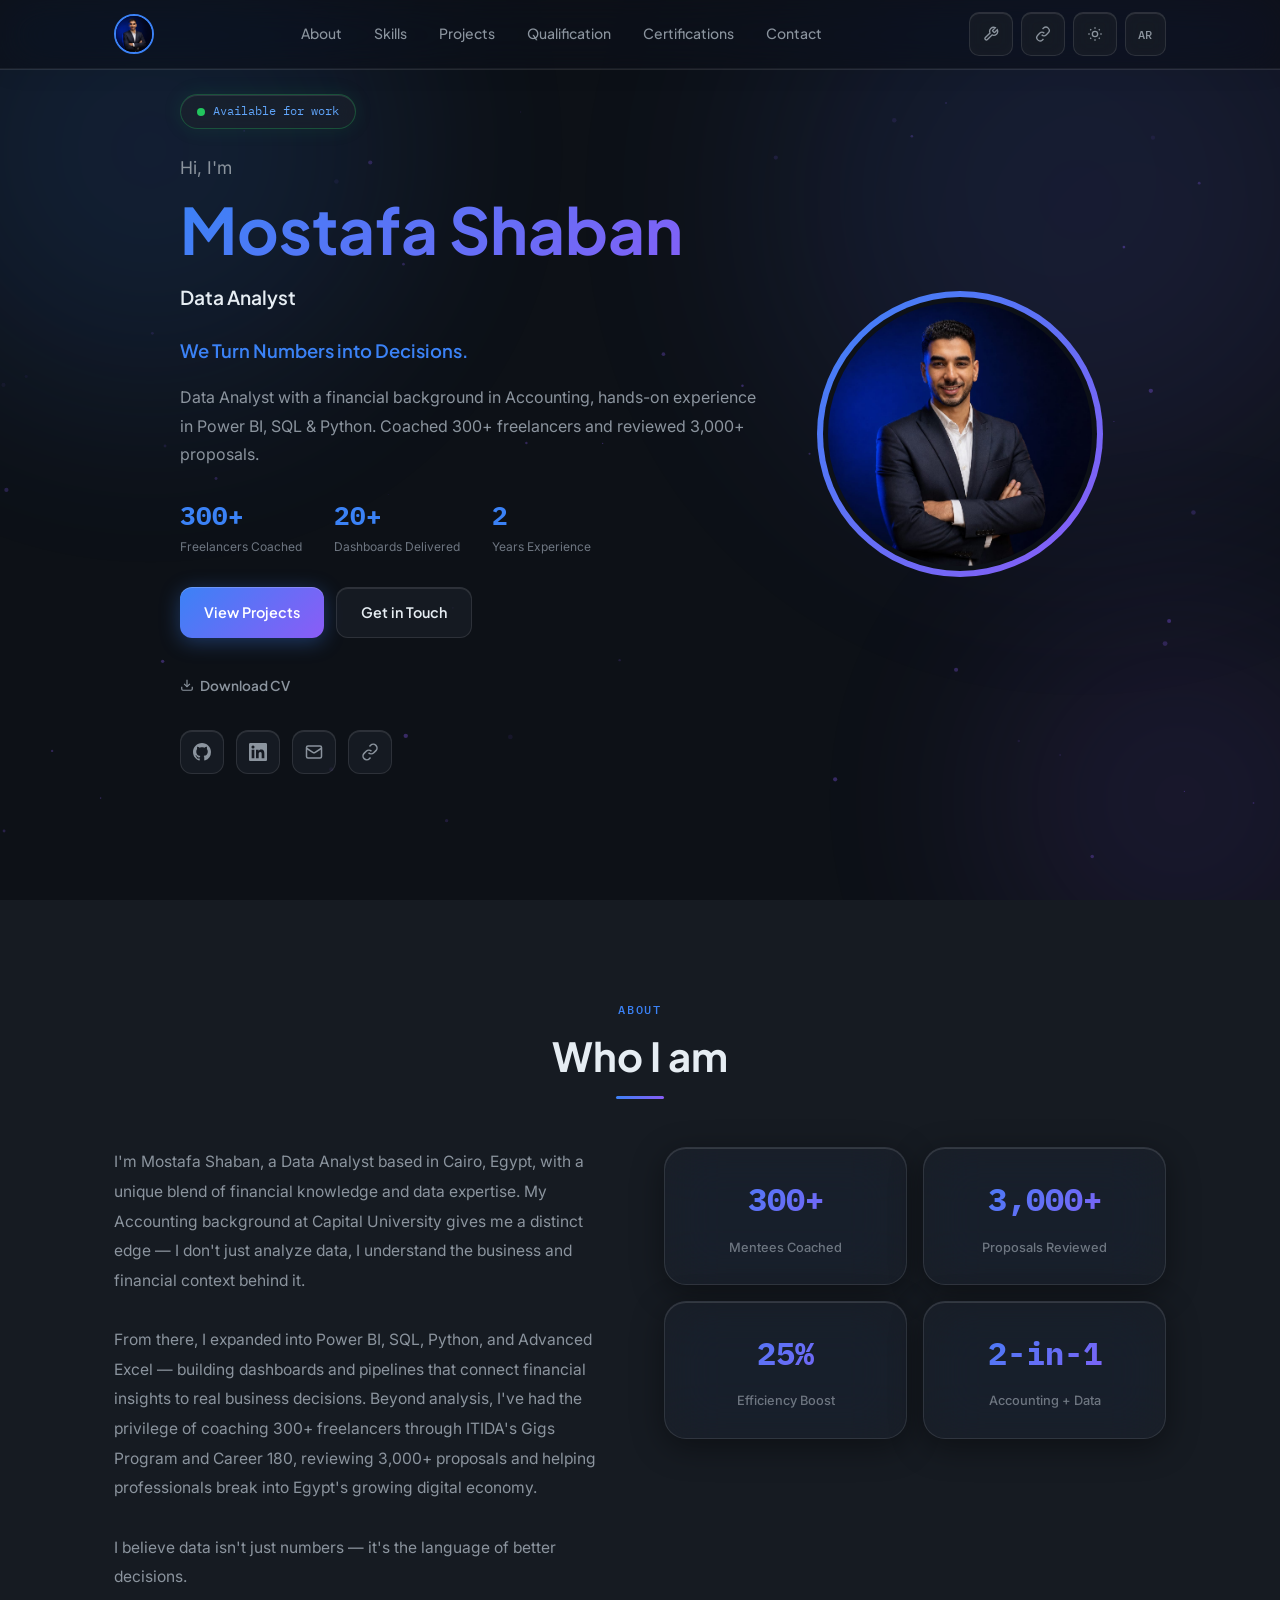
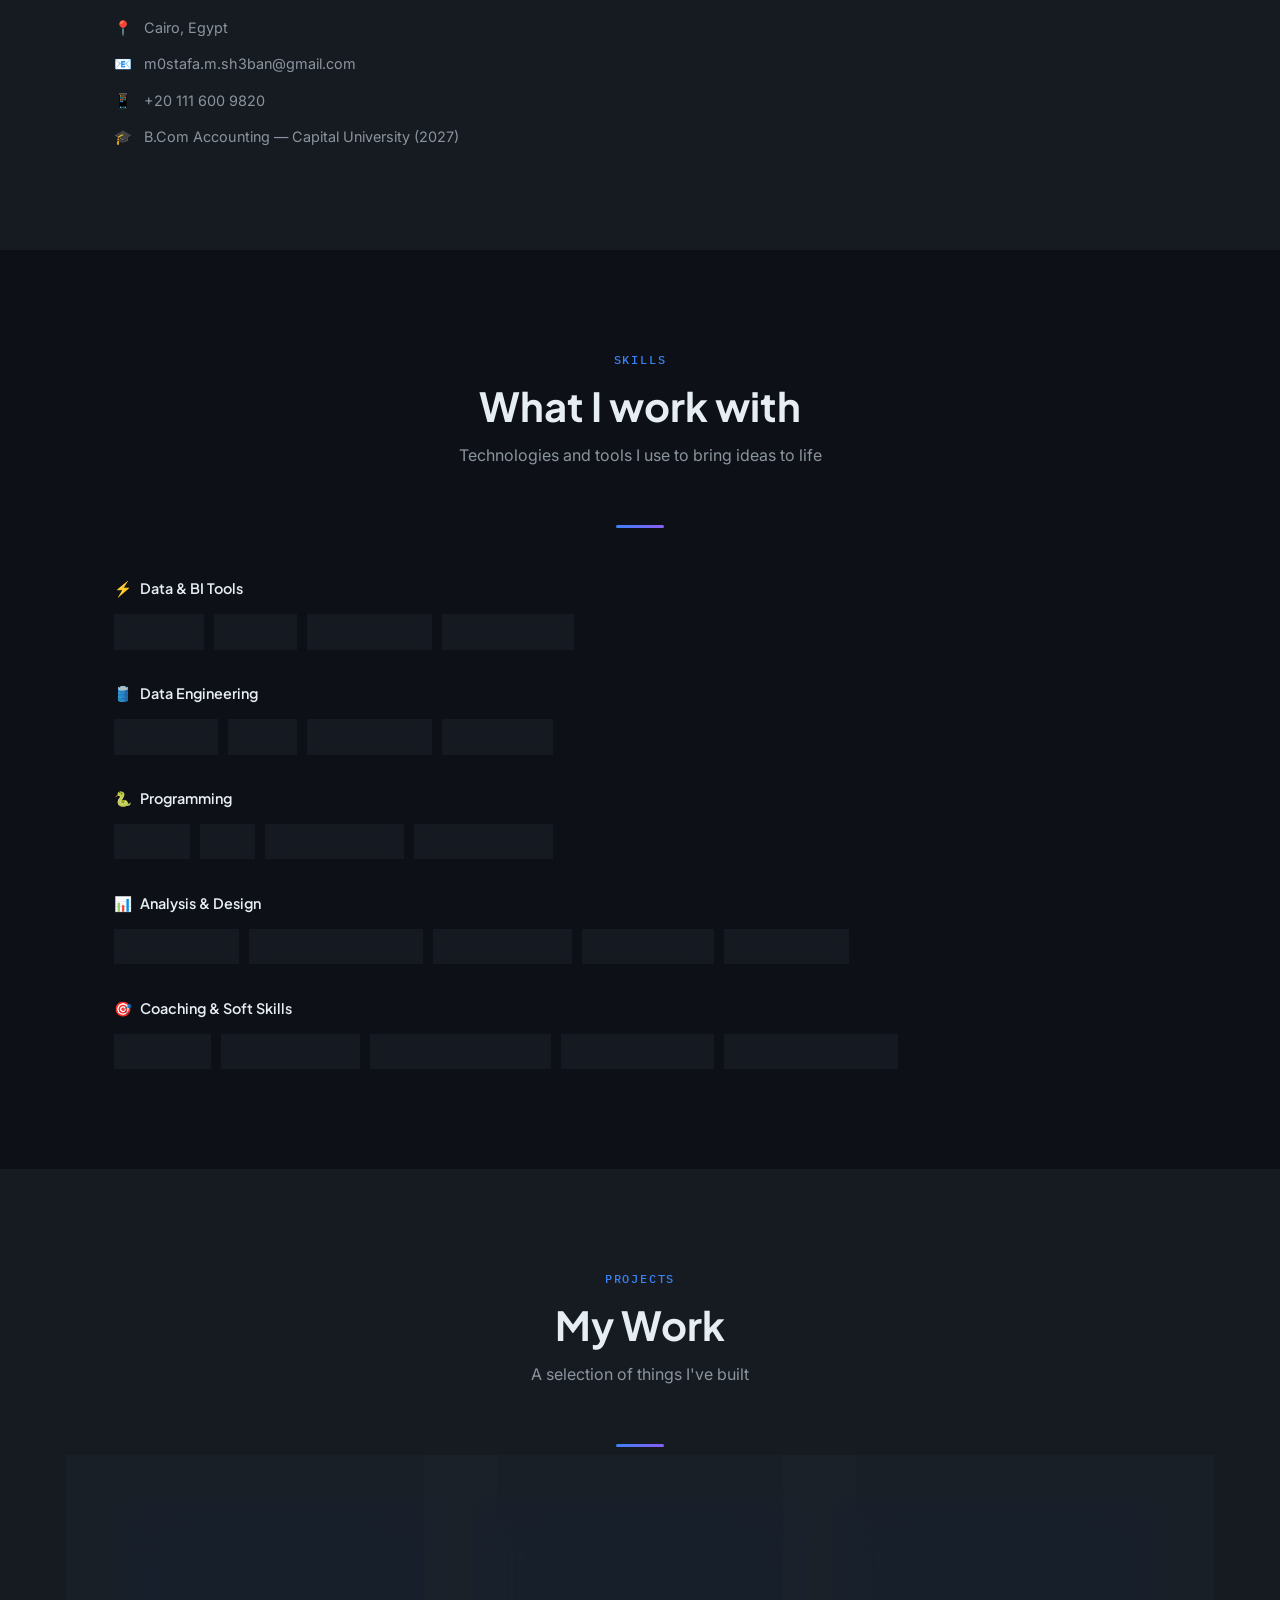
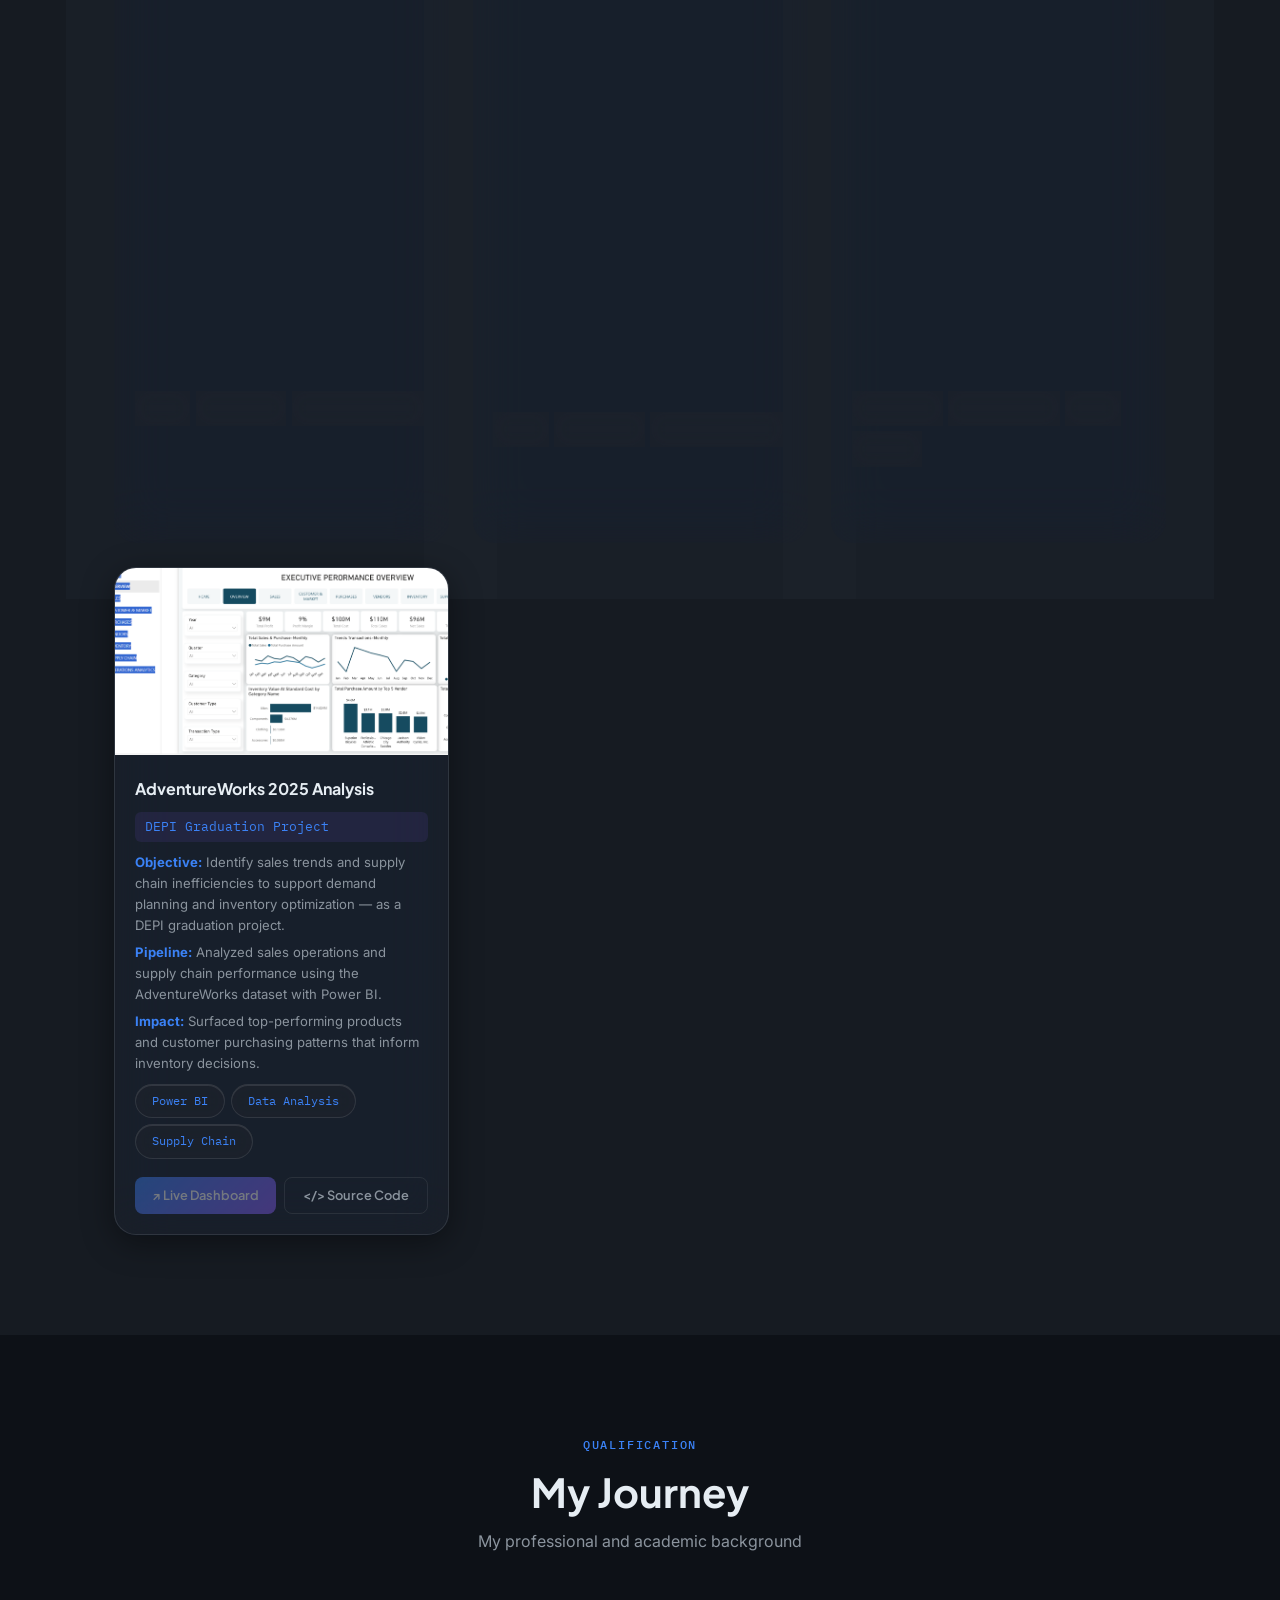
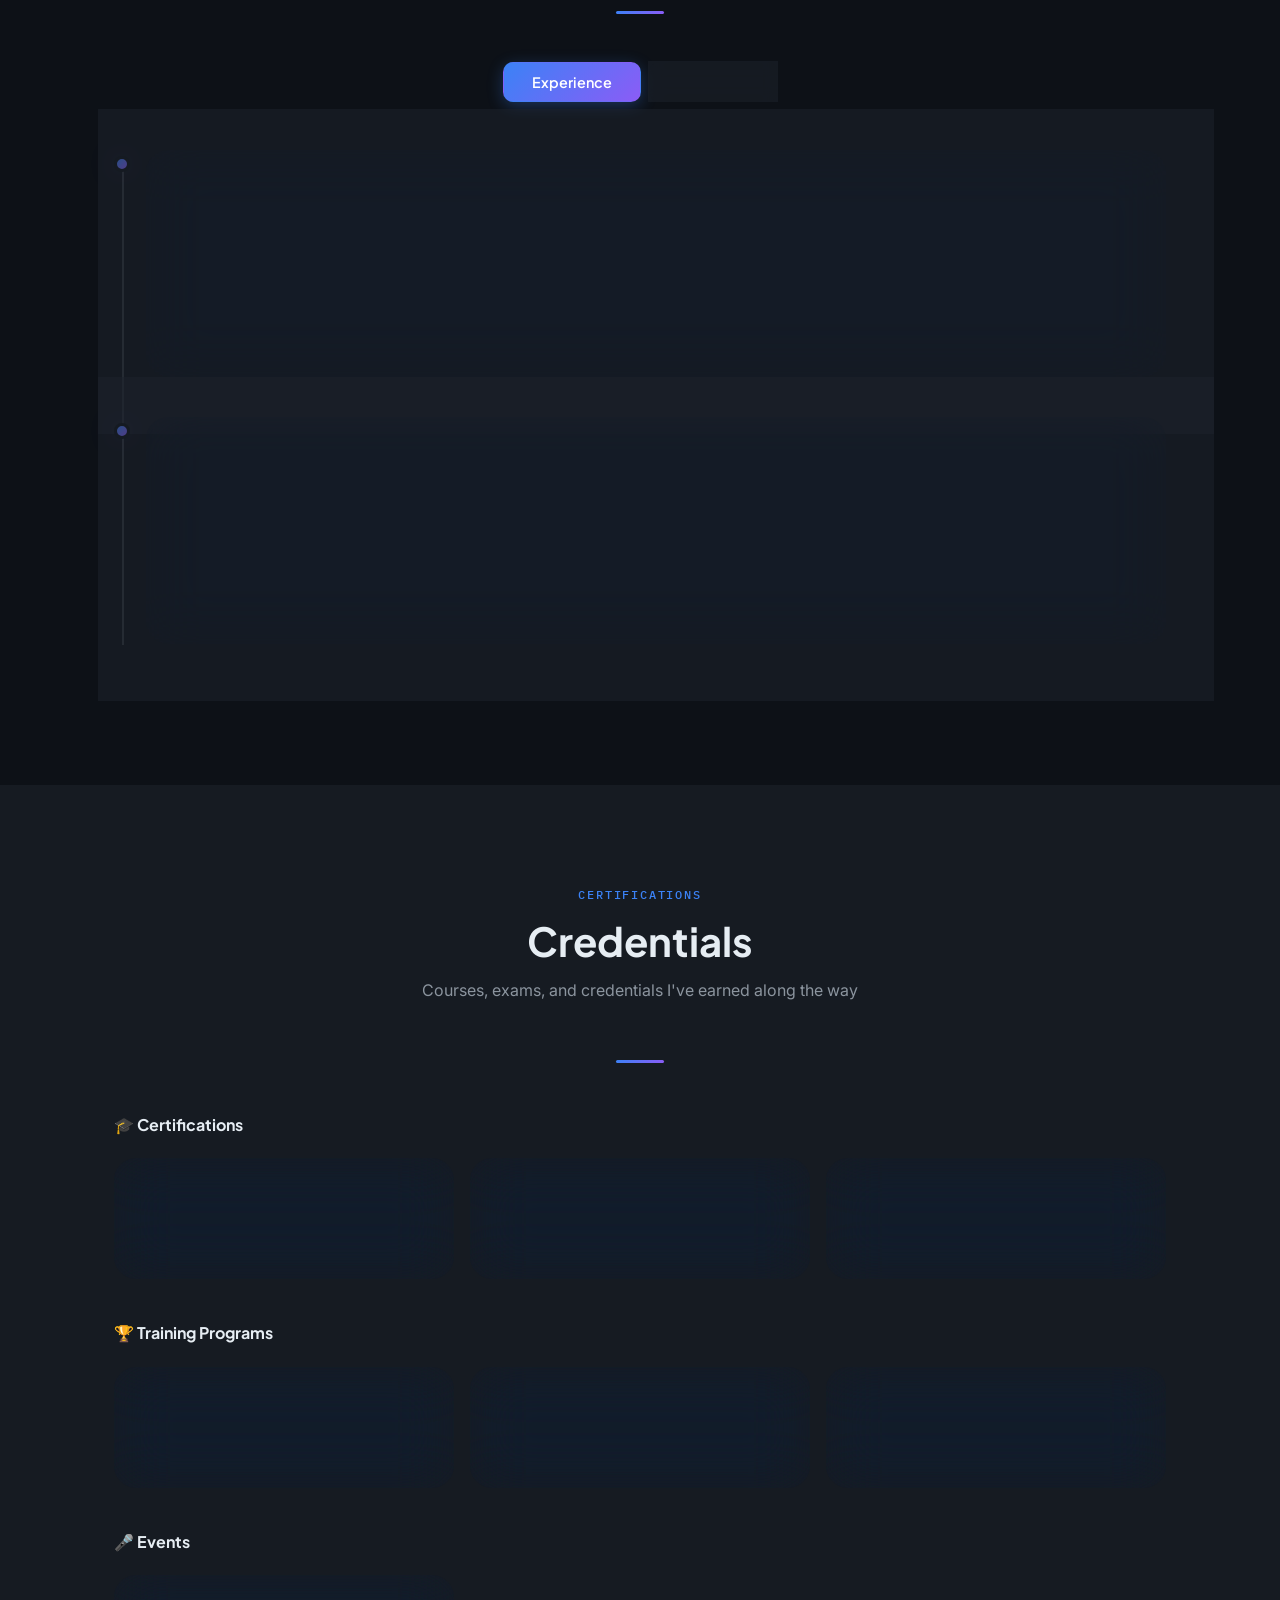
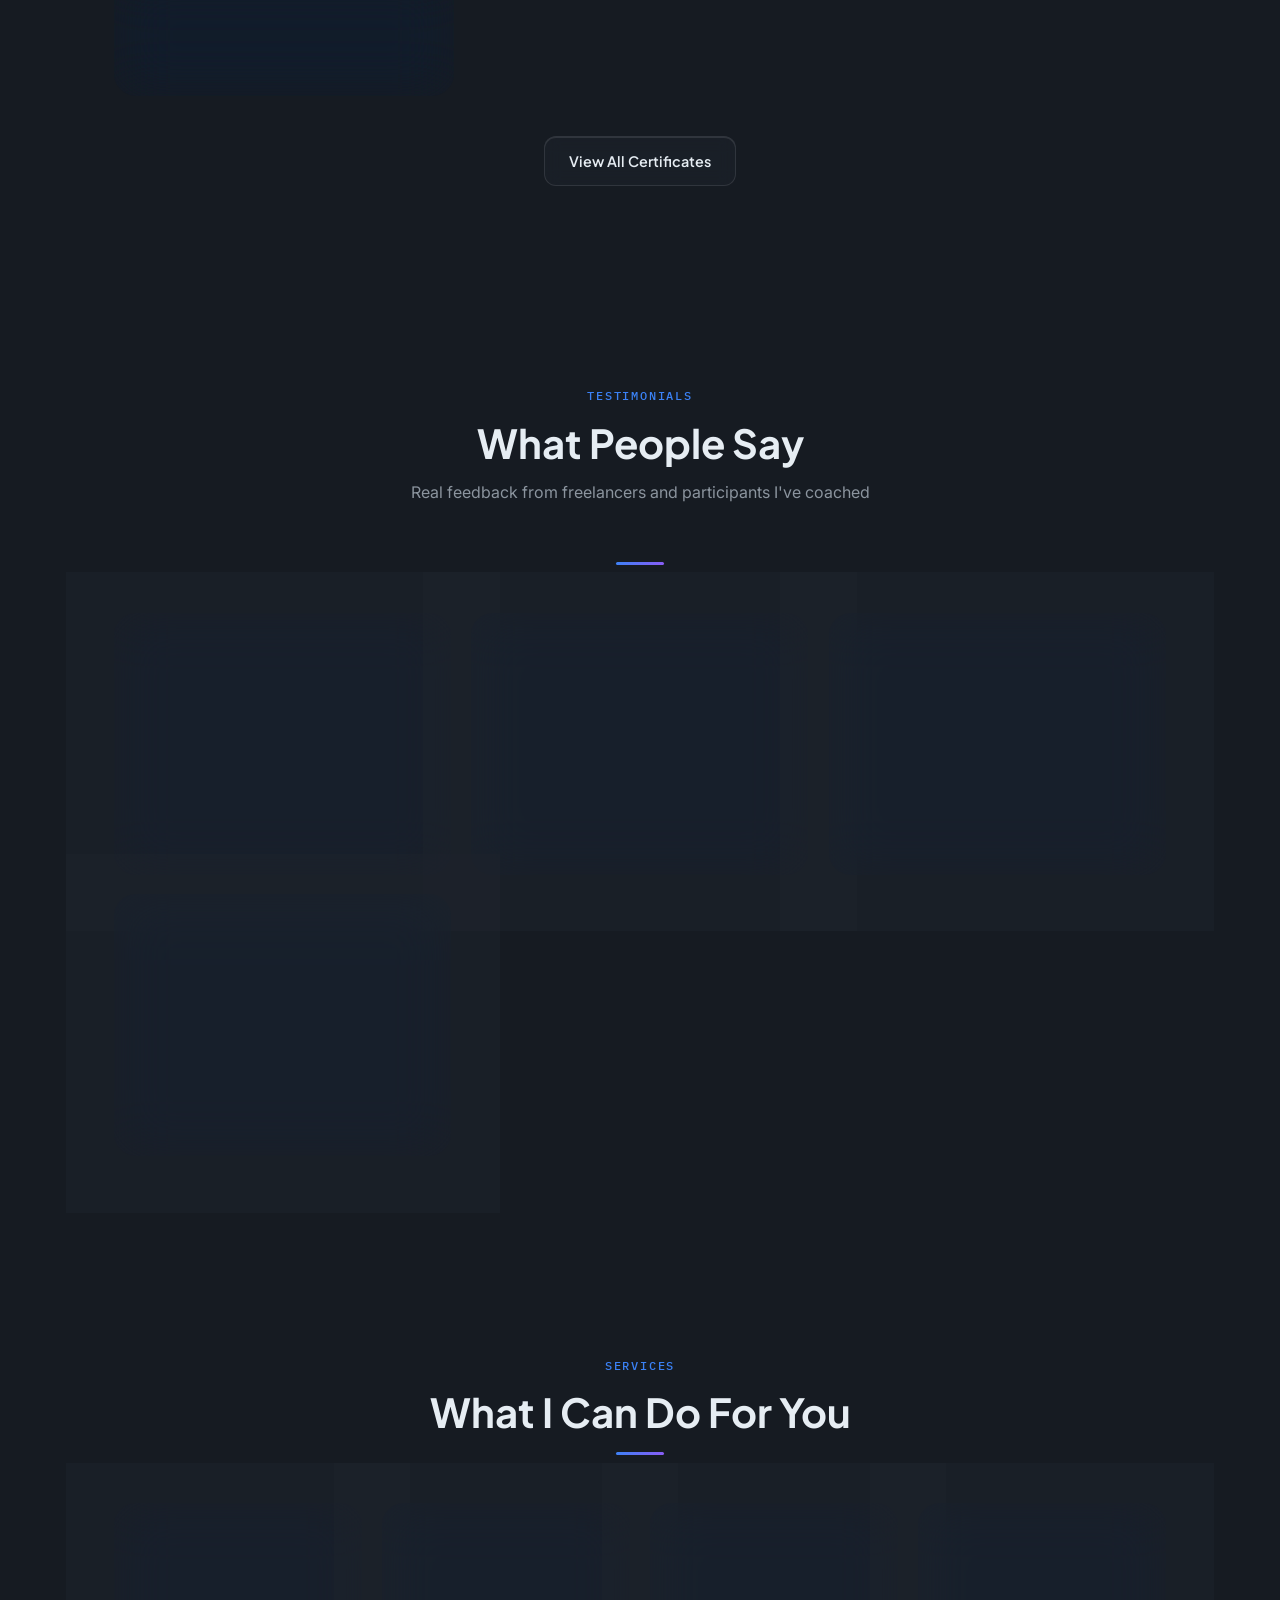
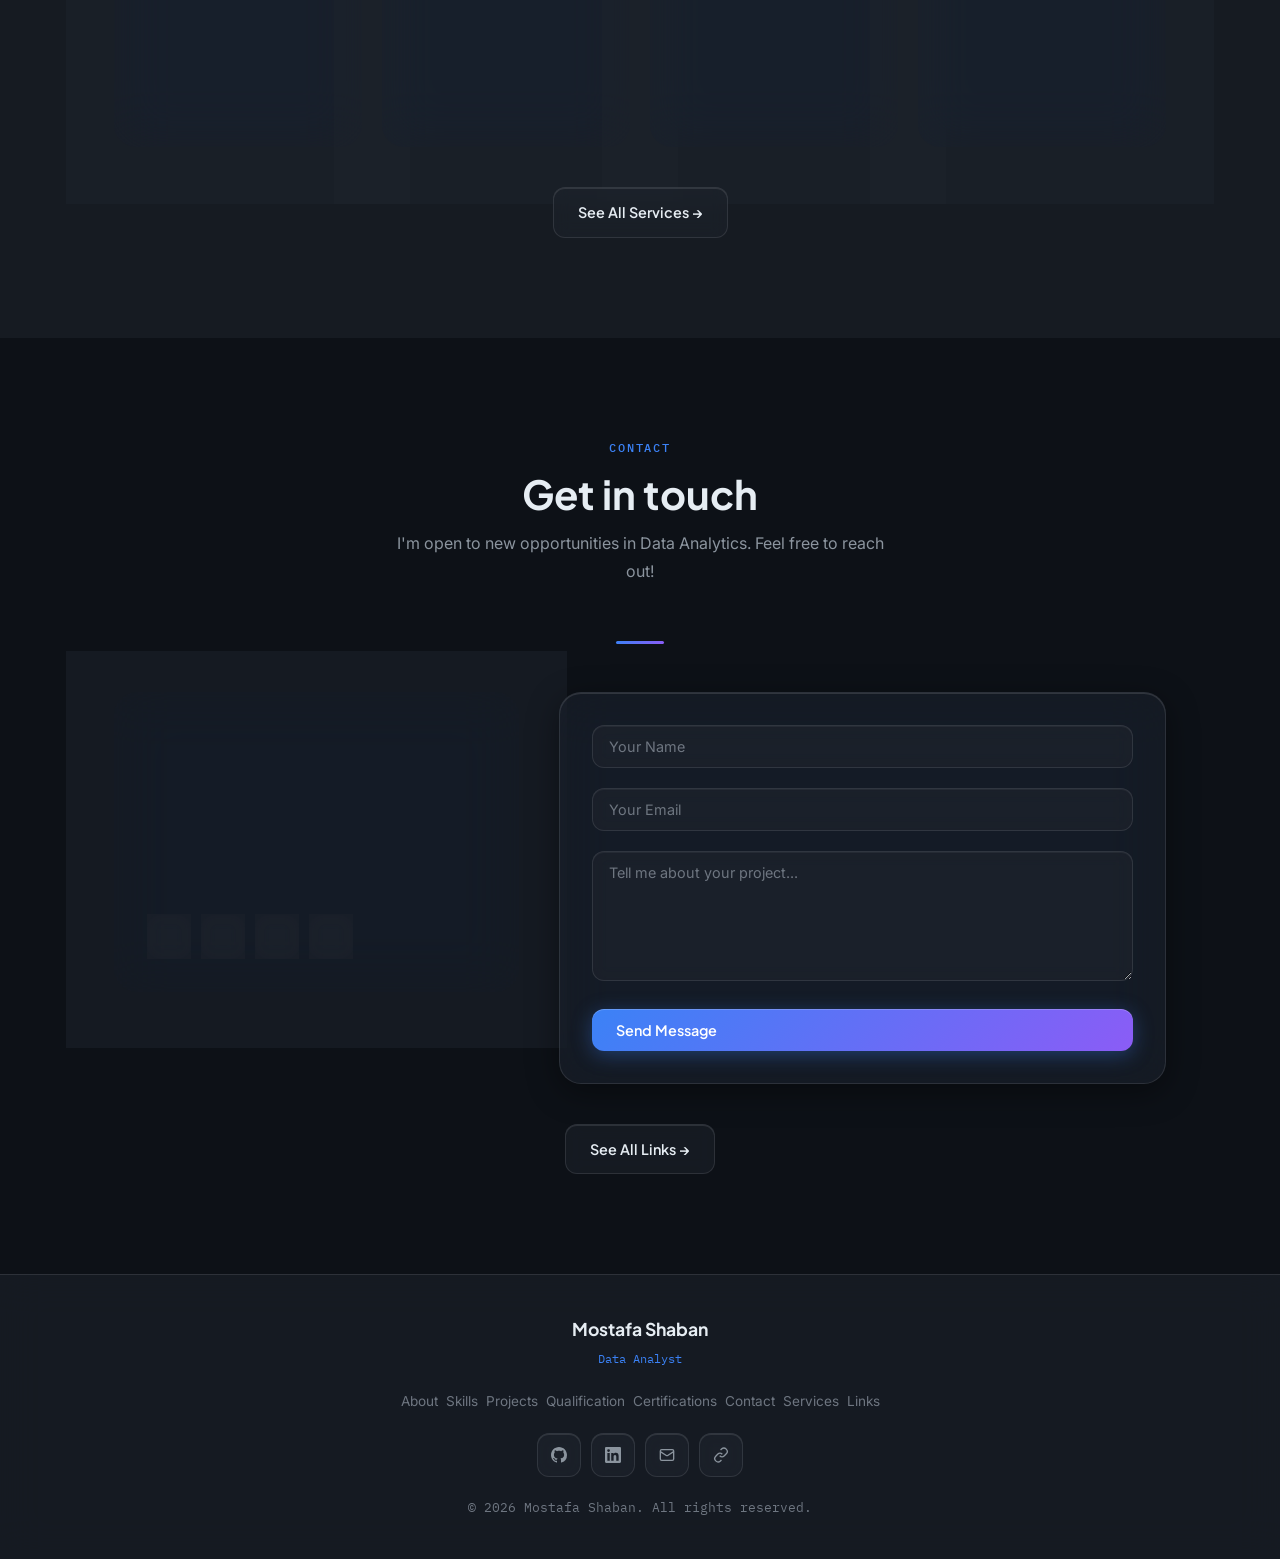
==== commit 3b0035c8: "Add files via upload" ====
--- a/index.html
+++ b/index.html
@@ -95,15 +95,20 @@
         <div class="hero-stats" id="hero-stats"></div>
 
         <div class="hero-cta">
-          <a href="#contact" class="btn btn-primary" id="hero-cta-primary">Get in Touch</a>
-          <a href="assets/cv/Mostafa_Shaban_CV.pdf" class="btn btn-secondary" id="hero-cta-secondary" download>Download CV</a>
-        </div>
+          <a href="#projects" class="btn btn-primary" id="hero-cta-primary">View Projects</a>
+          <a href="#contact" class="btn btn-secondary" id="hero-cta-secondary">Get in Touch</a>
+        </div>
+
+        <a href="assets/cv/Mostafa_Shaban_CV.pdf#view=FitH" class="hero-cv-link" id="hero-cta-tertiary" target="_blank" rel="noopener noreferrer">
+          <svg width="14" height="14" viewBox="0 0 24 24" fill="none" stroke="currentColor" stroke-width="2"><path d="M21 15v4a2 2 0 0 1-2 2H5a2 2 0 0 1-2-2v-4"/><path d="M7 10l5 5 5-5"/><path d="M12 15V3"/></svg>
+          Download CV
+        </a>
 
         <div class="hero-social">
-          <a href="https://github.com/MostafaShaban74" target="_blank" class="social-link" aria-label="GitHub">
+          <a href="https://github.com/MostafaShaban74" target="_blank" rel="noopener noreferrer" class="social-link" aria-label="GitHub">
             <svg width="18" height="18" fill="currentColor" viewBox="0 0 24 24"><path d="M12 0C5.37 0 0 5.37 0 12c0 5.31 3.435 9.795 8.205 11.385.6.105.825-.255.825-.57 0-.285-.015-1.23-.015-2.235-3.015.555-3.795-.735-4.035-1.41-.135-.345-.72-1.41-1.23-1.695-.42-.225-1.02-.78-.015-.795.945-.015 1.62.87 1.845 1.23 1.08 1.815 2.805 1.305 3.495.99.105-.78.42-1.305.765-1.605-2.67-.3-5.46-1.335-5.46-5.925 0-1.305.465-2.385 1.23-3.225-.12-.3-.54-1.53.12-3.18 0 0 1.005-.315 3.3 1.23.96-.27 1.98-.405 3-.405s2.04.135 3 .405c2.295-1.56 3.3-1.23 3.3-1.23.66 1.65.24 2.88.12 3.18.765.84 1.23 1.905 1.23 3.225 0 4.605-2.805 5.625-5.475 5.925.435.375.81 1.095.81 2.22 0 1.605-.015 2.895-.015 3.3 0 .315.225.69.825.57A12.02 12.02 0 0 0 24 12c0-6.63-5.37-12-12-12z"/></svg>
           </a>
-          <a href="https://linkedin.com/in/mostafa-m-shaban" target="_blank" class="social-link" aria-label="LinkedIn">
+          <a href="https://linkedin.com/in/mostafa-m-shaban" target="_blank" rel="noopener noreferrer" class="social-link" aria-label="LinkedIn">
             <svg width="18" height="18" fill="currentColor" viewBox="0 0 24 24"><path d="M20.447 20.452h-3.554v-5.569c0-1.328-.027-3.037-1.852-3.037-1.853 0-2.136 1.445-2.136 2.939v5.667H9.351V9h3.414v1.561h.046c.477-.9 1.637-1.85 3.37-1.85 3.601 0 4.267 2.37 4.267 5.455v6.286zM5.337 7.433a2.062 2.062 0 0 1-2.063-2.065 2.064 2.064 0 1 1 2.063 2.065zm1.782 13.019H3.555V9h3.564v11.452zM22.225 0H1.771C.792 0 0 .774 0 1.729v20.542C0 23.227.792 24 1.771 24h20.451C23.2 24 24 23.227 24 22.271V1.729C24 .774 23.2 0 22.222 0h.003z"/></svg>
           </a>
           <a href="mailto:m0stafa.m.sh3ban@gmail.com" class="social-link" aria-label="Email">
@@ -216,6 +221,26 @@
 </section>
 
 <!-- ============================================================
+     TESTIMONIALS
+     ============================================================ -->
+<section id="testimonials">
+  <div class="container">
+    <span class="section-label" id="testimonials-section-label">Testimonials</span>
+    <h2 class="section-title" id="testimonials-title">What People Say</h2>
+    <p class="section-subtitle" id="testimonials-subtitle"></p>
+    <div class="section-divider"></div>
+
+    <div class="testimonials-grid" id="testimonials-grid"></div>
+  </div>
+</section>
+
+<!-- Lightbox for testimonial proof images -->
+<div class="lightbox-overlay" id="lightbox-overlay" onclick="closeLightbox()">
+  <img src="" alt="Testimonial proof" id="lightbox-img" onclick="event.stopPropagation()">
+  <button class="lightbox-close" onclick="closeLightbox()" aria-label="Close">✕</button>
+</div>
+
+<!-- ============================================================
      SERVICES
      ============================================================ -->
 <section id="services">
@@ -249,10 +274,10 @@
         <div class="contact-info-title">Let's connect</div>
         <div class="contact-info-list" id="contact-info-list"></div>
         <div class="contact-social">
-          <a href="https://github.com/MostafaShaban74" target="_blank" class="social-link" aria-label="GitHub">
+          <a href="https://github.com/MostafaShaban74" target="_blank" rel="noopener noreferrer" class="social-link" aria-label="GitHub">
             <svg width="18" height="18" fill="currentColor" viewBox="0 0 24 24"><path d="M12 0C5.37 0 0 5.37 0 12c0 5.31 3.435 9.795 8.205 11.385.6.105.825-.255.825-.57 0-.285-.015-1.23-.015-2.235-3.015.555-3.795-.735-4.035-1.41-.135-.345-.72-1.41-1.23-1.695-.42-.225-1.02-.78-.015-.795.945-.015 1.62.87 1.845 1.23 1.08 1.815 2.805 1.305 3.495.99.105-.78.42-1.305.765-1.605-2.67-.3-5.46-1.335-5.46-5.925 0-1.305.465-2.385 1.23-3.225-.12-.3-.54-1.53.12-3.18 0 0 1.005-.315 3.3 1.23.96-.27 1.98-.405 3-.405s2.04.135 3 .405c2.295-1.56 3.3-1.23 3.3-1.23.66 1.65.24 2.88.12 3.18.765.84 1.23 1.905 1.23 3.225 0 4.605-2.805 5.625-5.475 5.925.435.375.81 1.095.81 2.22 0 1.605-.015 2.895-.015 3.3 0 .315.225.69.825.57A12.02 12.02 0 0 0 24 12c0-6.63-5.37-12-12-12z"/></svg>
           </a>
-          <a href="https://linkedin.com/in/mostafa-m-shaban" target="_blank" class="social-link" aria-label="LinkedIn">
+          <a href="https://linkedin.com/in/mostafa-m-shaban" target="_blank" rel="noopener noreferrer" class="social-link" aria-label="LinkedIn">
             <svg width="18" height="18" fill="currentColor" viewBox="0 0 24 24"><path d="M20.447 20.452h-3.554v-5.569c0-1.328-.027-3.037-1.852-3.037-1.853 0-2.136 1.445-2.136 2.939v5.667H9.351V9h3.414v1.561h.046c.477-.9 1.637-1.85 3.37-1.85 3.601 0 4.267 2.37 4.267 5.455v6.286zM5.337 7.433a2.062 2.062 0 0 1-2.063-2.065 2.064 2.064 0 1 1 2.063 2.065zm1.782 13.019H3.555V9h3.564v11.452zM22.225 0H1.771C.792 0 0 .774 0 1.729v20.542C0 23.227.792 24 1.771 24h20.451C23.2 24 24 23.227 24 22.271V1.729C24 .774 23.2 0 22.222 0h.003z"/></svg>
           </a>
           <a href="mailto:m0stafa.m.sh3ban@gmail.com" class="social-link" aria-label="Email">
@@ -302,10 +327,10 @@
       </div>
       <div class="footer-links" id="footer-links"></div>
       <div class="footer-social">
-        <a href="https://github.com/MostafaShaban74" target="_blank" class="social-link" aria-label="GitHub">
+        <a href="https://github.com/MostafaShaban74" target="_blank" rel="noopener noreferrer" class="social-link" aria-label="GitHub">
           <svg width="16" height="16" fill="currentColor" viewBox="0 0 24 24"><path d="M12 0C5.37 0 0 5.37 0 12c0 5.31 3.435 9.795 8.205 11.385.6.105.825-.255.825-.57 0-.285-.015-1.23-.015-2.235-3.015.555-3.795-.735-4.035-1.41-.135-.345-.72-1.41-1.23-1.695-.42-.225-1.02-.78-.015-.795.945-.015 1.62.87 1.845 1.23 1.08 1.815 2.805 1.305 3.495.99.105-.78.42-1.305.765-1.605-2.67-.3-5.46-1.335-5.46-5.925 0-1.305.465-2.385 1.23-3.225-.12-.3-.54-1.53.12-3.18 0 0 1.005-.315 3.3 1.23.96-.27 1.98-.405 3-.405s2.04.135 3 .405c2.295-1.56 3.3-1.23 3.3-1.23.66 1.65.24 2.88.12 3.18.765.84 1.23 1.905 1.23 3.225 0 4.605-2.805 5.625-5.475 5.925.435.375.81 1.095.81 2.22 0 1.605-.015 2.895-.015 3.3 0 .315.225.69.825.57A12.02 12.02 0 0 0 24 12c0-6.63-5.37-12-12-12z"/></svg>
         </a>
-        <a href="https://linkedin.com/in/mostafa-m-shaban" target="_blank" class="social-link" aria-label="LinkedIn">
+        <a href="https://linkedin.com/in/mostafa-m-shaban" target="_blank" rel="noopener noreferrer" class="social-link" aria-label="LinkedIn">
           <svg width="16" height="16" fill="currentColor" viewBox="0 0 24 24"><path d="M20.447 20.452h-3.554v-5.569c0-1.328-.027-3.037-1.852-3.037-1.853 0-2.136 1.445-2.136 2.939v5.667H9.351V9h3.414v1.561h.046c.477-.9 1.637-1.85 3.37-1.85 3.601 0 4.267 2.37 4.267 5.455v6.286zM5.337 7.433a2.062 2.062 0 0 1-2.063-2.065 2.064 2.064 0 1 1 2.063 2.065zm1.782 13.019H3.555V9h3.564v11.452zM22.225 0H1.771C.792 0 0 .774 0 1.729v20.542C0 23.227.792 24 1.771 24h20.451C23.2 24 24 23.227 24 22.271V1.729C24 .774 23.2 0 22.222 0h.003z"/></svg>
         </a>
         <a href="mailto:m0stafa.m.sh3ban@gmail.com" class="social-link" aria-label="Email">
--- a/css/style.css
+++ b/css/style.css
@@ -310,8 +310,8 @@
   display: flex;
   align-items: center;
   justify-content: center;
-  width: 38px;
-  height: 38px;
+  width: 44px;
+  height: 44px;
   border-radius: 10px;
   border: 1px solid var(--border);
   background: transparent;
@@ -566,8 +566,8 @@
   display: flex;
   align-items: center;
   justify-content: center;
-  width: 42px;
-  height: 42px;
+  width: 44px;
+  height: 44px;
   border-radius: 10px;
   border: 1px solid var(--border);
   color: var(--text-secondary);
@@ -754,7 +754,7 @@
 
 .project-preview {
   position: relative;
-  height: 200px;
+  aspect-ratio: 16 / 9;
   overflow: hidden;
   background: var(--bg-secondary);
 }
@@ -828,7 +828,23 @@
 .project-links {
   display: flex;
   gap: 8px;
-  margin-top: 4px;
+  margin-top: auto;
+  padding-top: 8px;
+}
+
+.project-case-study {
+  display: flex;
+  flex-direction: column;
+  gap: 6px;
+}
+.cs-line {
+  font-size: 0.82rem;
+  color: var(--text-secondary);
+  line-height: 1.6;
+}
+.cs-line strong {
+  color: var(--accent);
+  font-weight: 700;
 }
 
 .project-link {
@@ -1311,7 +1327,14 @@
   gap: 20px;
   margin-bottom: 40px;
 }
-.service-card { padding: 28px 22px; text-align: center; }
+.service-card {
+  padding: 28px 22px;
+  text-align: center;
+  text-decoration: none;
+  display: block;
+  cursor: pointer;
+  transition: all 0.3s cubic-bezier(0.4, 0, 0.2, 1) !important;
+}
 .service-icon { font-size: 2rem; margin-bottom: 12px; }
 .service-name {
   font-family: 'Plus Jakarta Sans', sans-serif;
@@ -1331,3 +1354,158 @@
 @media (max-width: 900px) {
   a.nav-btn[title="Services"], a.nav-btn[title="All Links"] { display: none; }
 }
+
+/* ── Hero CV Text Link (tertiary CTA) ── */
+.hero-cv-link {
+  display: inline-flex;
+  align-items: center;
+  gap: 6px;
+  margin-top: 4px;
+  margin-bottom: 32px;
+  font-family: 'Plus Jakarta Sans', sans-serif;
+  font-size: 0.85rem;
+  font-weight: 600;
+  color: var(--text-secondary);
+  text-decoration: none;
+  border-bottom: 1px solid transparent;
+  transition: all 0.2s ease;
+  opacity: 0;
+  animation: fadeInUp 0.6s ease forwards 0.95s;
+}
+.hero-cv-link:hover {
+  color: var(--accent);
+  border-bottom-color: var(--accent);
+}
+@media (max-width: 768px) {
+  .hero-cv-link { margin: 4px auto 28px; }
+}
+
+/* ── Focus Visible (Accessibility) ── */
+a:focus-visible,
+button:focus-visible,
+input:focus-visible,
+textarea:focus-visible,
+.nav-link:focus-visible,
+.social-link:focus-visible,
+.nav-btn:focus-visible,
+.tag:focus-visible {
+  outline: 2px solid var(--accent);
+  outline-offset: 2px;
+  border-radius: 6px;
+}
+
+/* ── Copy Email Toast ── */
+.copy-email { cursor: pointer; }
+.copy-toast {
+  position: fixed;
+  bottom: 30px;
+  left: 50%;
+  transform: translateX(-50%) translateY(20px);
+  background: var(--accent-gradient);
+  color: white;
+  font-family: 'Plus Jakarta Sans', sans-serif;
+  font-size: 0.85rem;
+  font-weight: 600;
+  padding: 10px 20px;
+  border-radius: 12px;
+  box-shadow: 0 8px 24px rgba(0,0,0,0.2);
+  opacity: 0;
+  pointer-events: none;
+  transition: all 0.3s ease;
+  z-index: 9999;
+}
+.copy-toast.show {
+  opacity: 1;
+  transform: translateX(-50%) translateY(0);
+}
+
+/* ── Testimonials ── */
+#testimonials { background: var(--bg-secondary); }
+.testimonials-grid {
+  display: grid;
+  grid-template-columns: repeat(auto-fit, minmax(260px, 1fr));
+  gap: 20px;
+}
+.testimonial-card {
+  padding: 28px 24px;
+  display: flex;
+  flex-direction: column;
+  gap: 14px;
+}
+.testimonial-quote-mark {
+  font-family: 'Plus Jakarta Sans', sans-serif;
+  font-size: 2.5rem;
+  font-weight: 800;
+  color: var(--accent);
+  line-height: 1;
+  opacity: 0.5;
+}
+.testimonial-quote {
+  font-size: 0.9rem;
+  color: var(--text-primary);
+  line-height: 1.7;
+  flex: 1;
+}
+.testimonial-footer {
+  display: flex;
+  justify-content: space-between;
+  align-items: center;
+  gap: 8px;
+  flex-wrap: wrap;
+  padding-top: 8px;
+  border-top: 1px solid var(--border);
+}
+.testimonial-author {
+  font-size: 0.78rem;
+  color: var(--text-muted);
+  font-weight: 600;
+}
+.testimonial-proof-btn {
+  background: transparent;
+  border: none;
+  color: var(--accent);
+  font-size: 0.78rem;
+  font-weight: 600;
+  cursor: pointer;
+  font-family: 'Plus Jakarta Sans', sans-serif;
+  padding: 4px 8px;
+  border-radius: 6px;
+  transition: background 0.2s ease;
+}
+.testimonial-proof-btn:hover { background: var(--tag-bg); }
+
+/* ── Lightbox ── */
+.lightbox-overlay {
+  position: fixed;
+  inset: 0;
+  background: rgba(0,0,0,0.85);
+  display: none;
+  align-items: center;
+  justify-content: center;
+  z-index: 10000;
+  padding: 30px;
+}
+.lightbox-overlay.open { display: flex; }
+.lightbox-overlay img {
+  max-width: 90vw;
+  max-height: 85vh;
+  border-radius: 12px;
+  box-shadow: 0 20px 60px rgba(0,0,0,0.5);
+}
+.lightbox-close {
+  position: absolute;
+  top: 24px;
+  right: 24px;
+  width: 40px;
+  height: 40px;
+  border-radius: 50%;
+  border: none;
+  background: rgba(255,255,255,0.15);
+  color: white;
+  font-size: 1.1rem;
+  cursor: pointer;
+  display: flex;
+  align-items: center;
+  justify-content: center;
+}
+.lightbox-close:hover { background: rgba(255,255,255,0.25); }
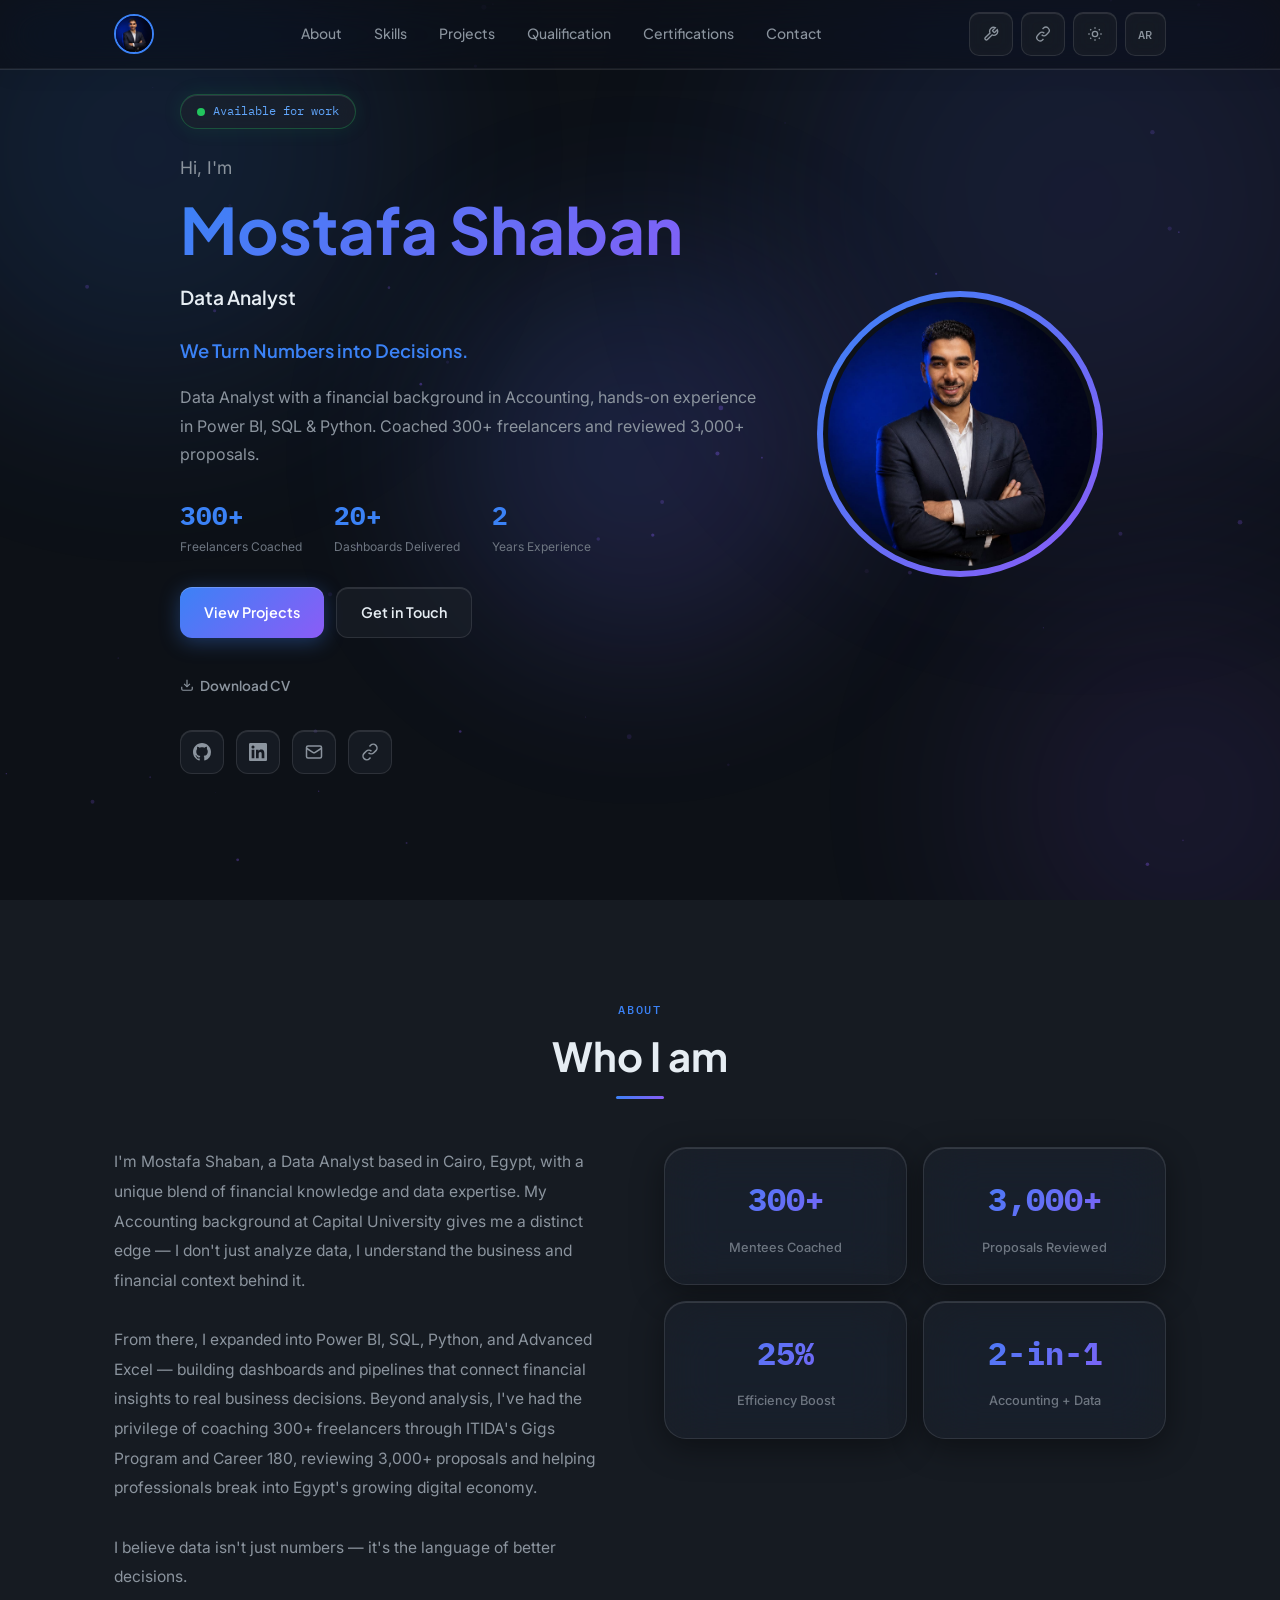
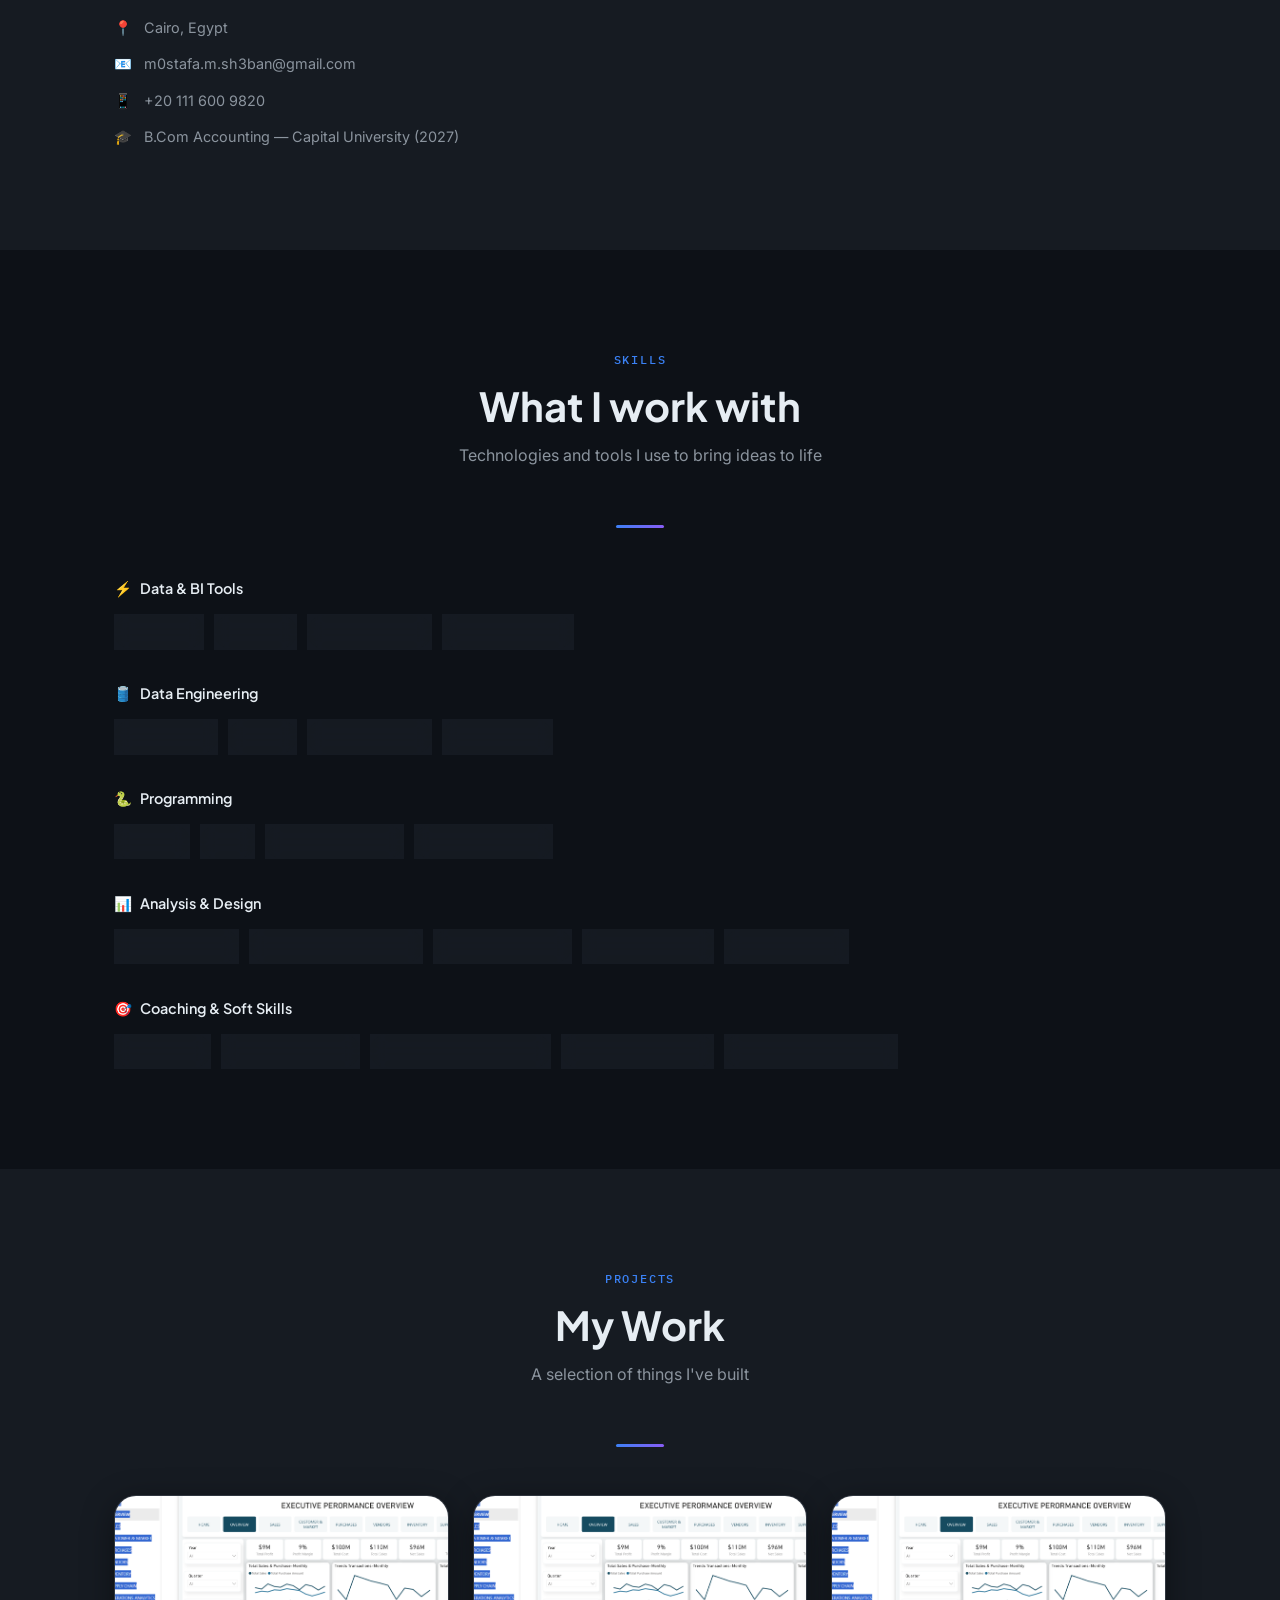
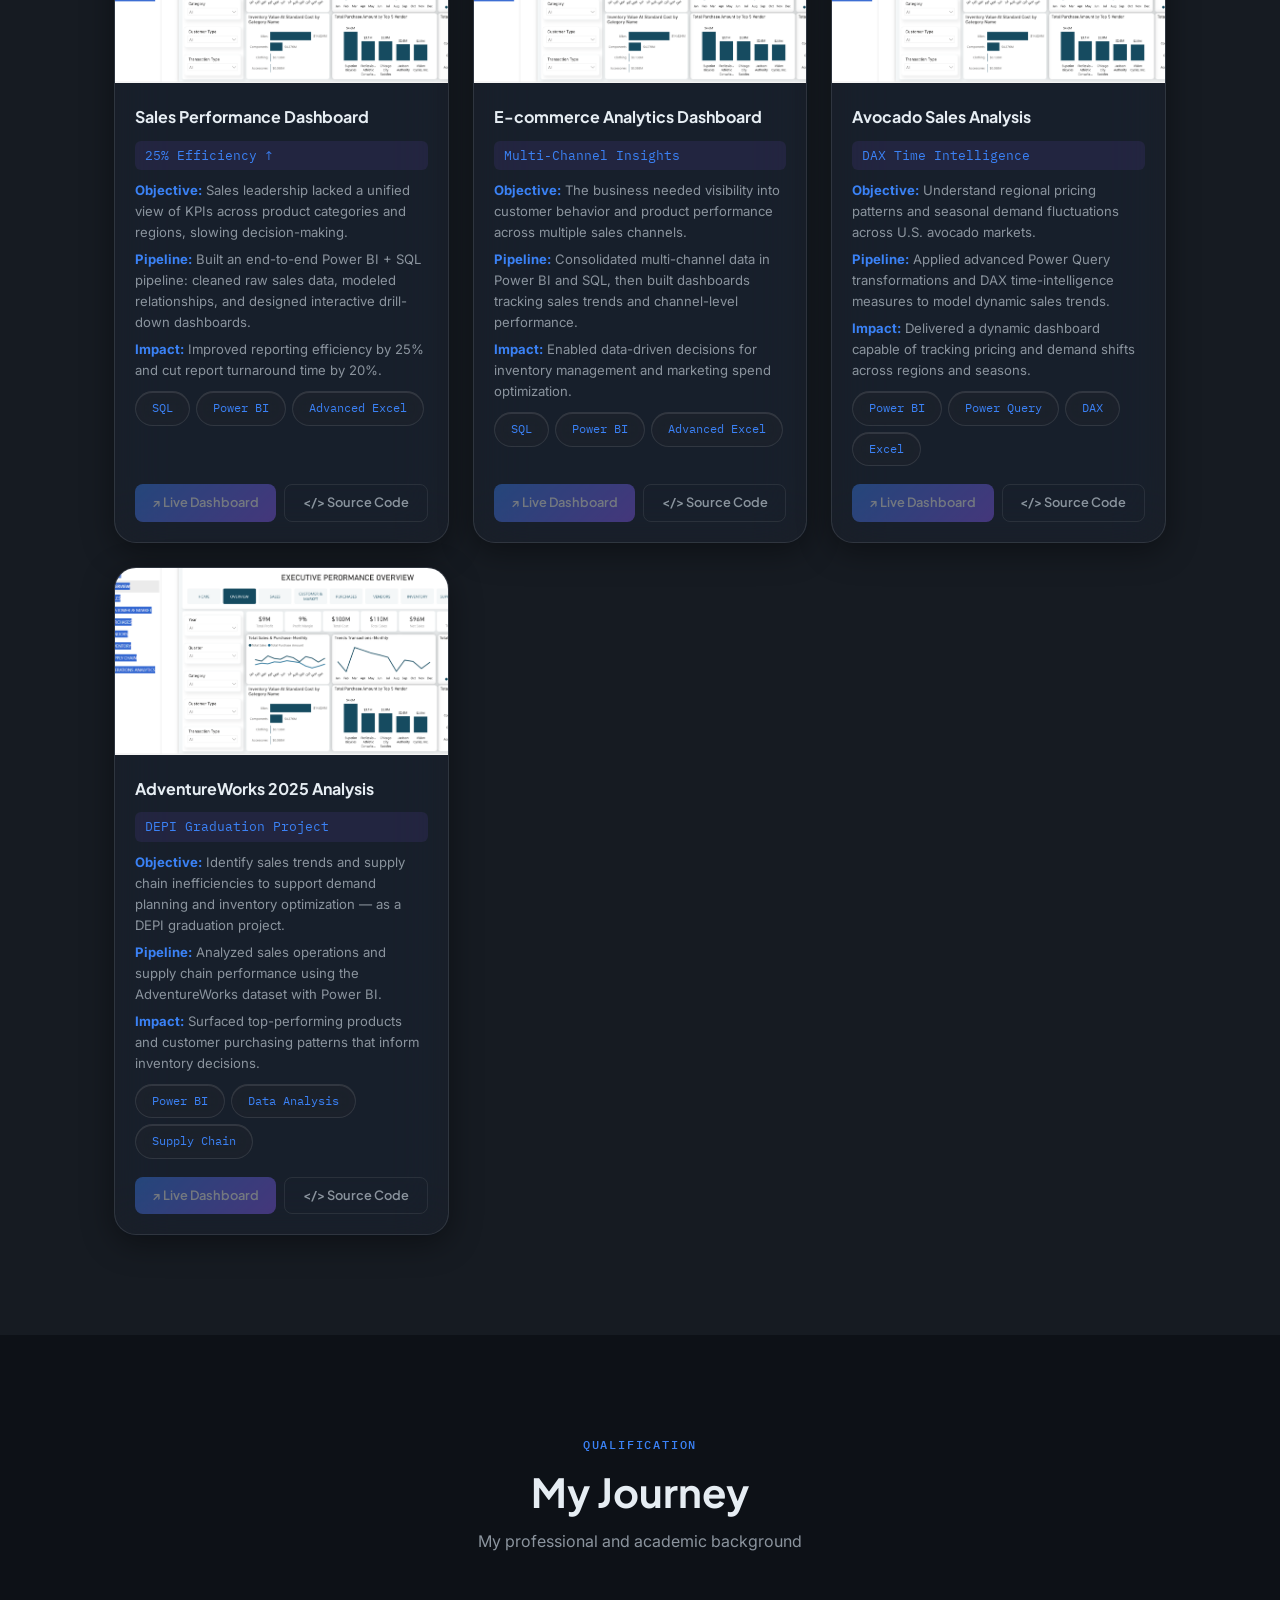
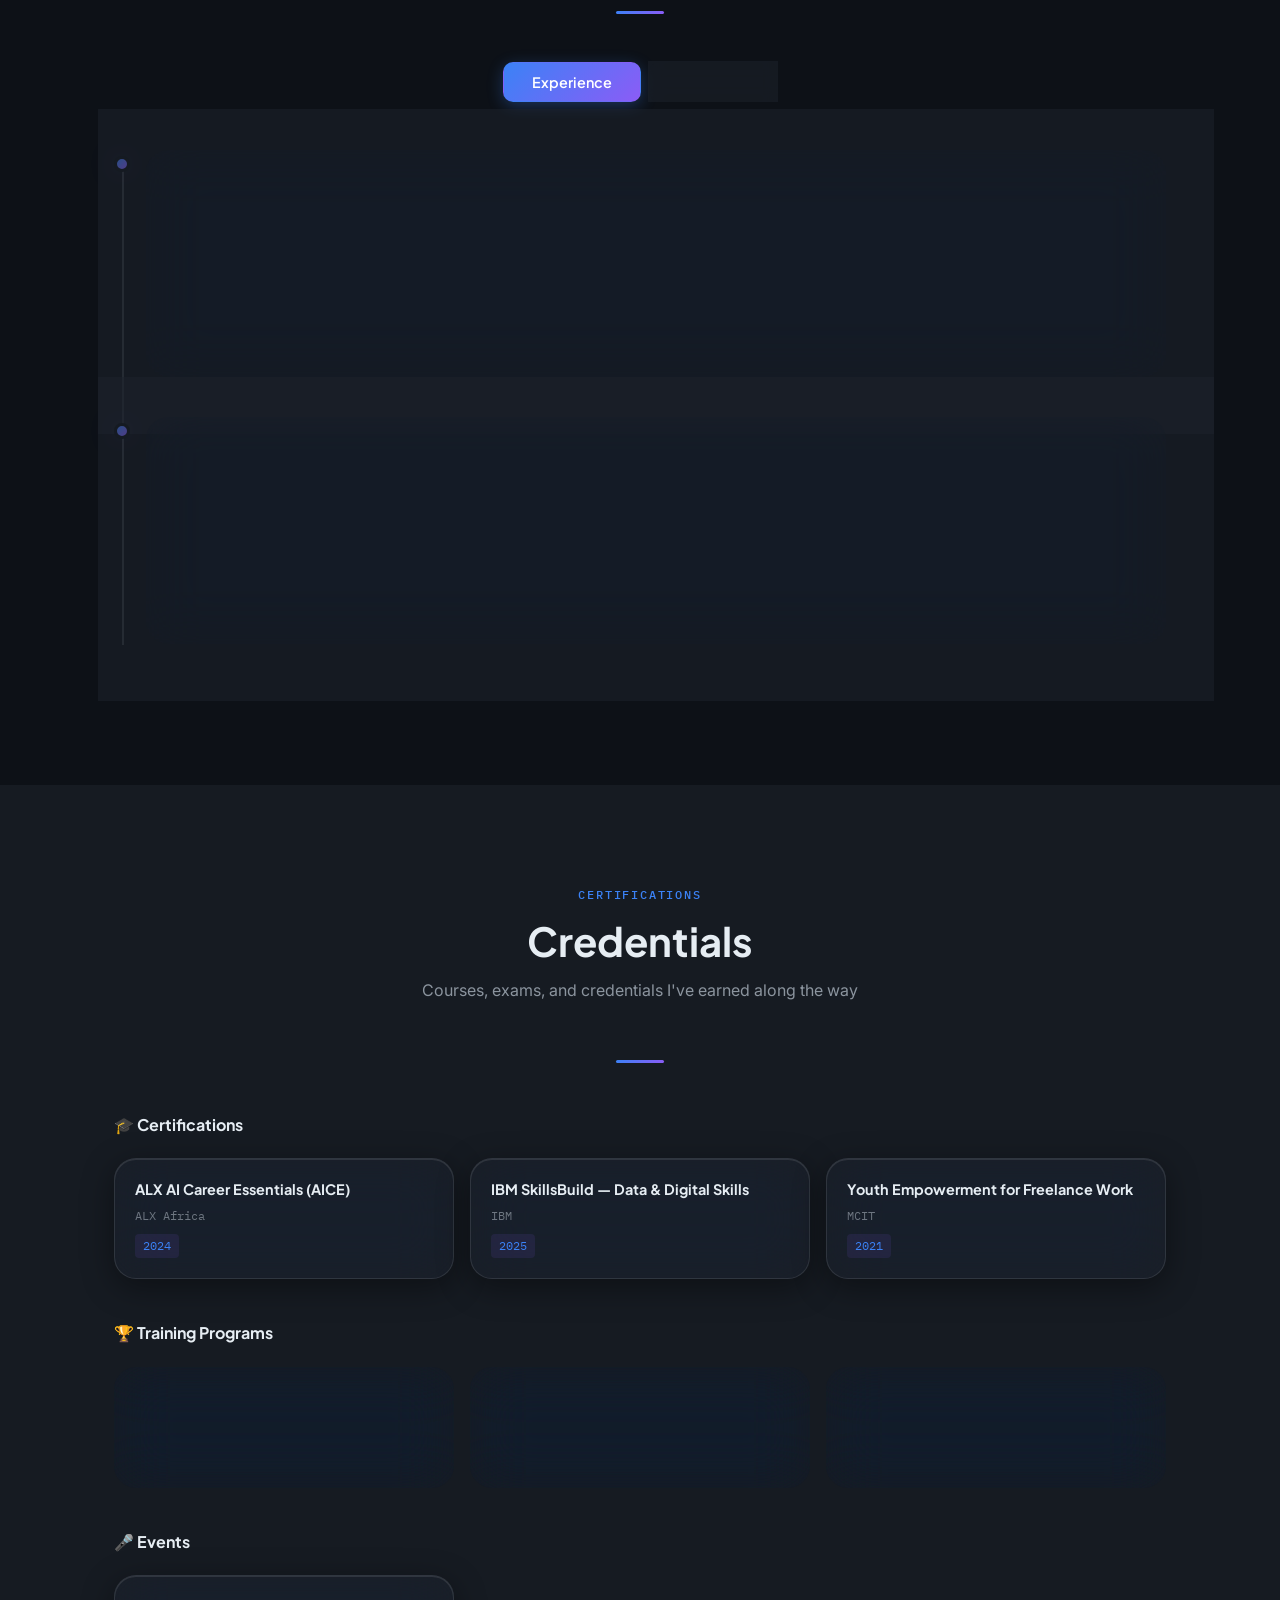
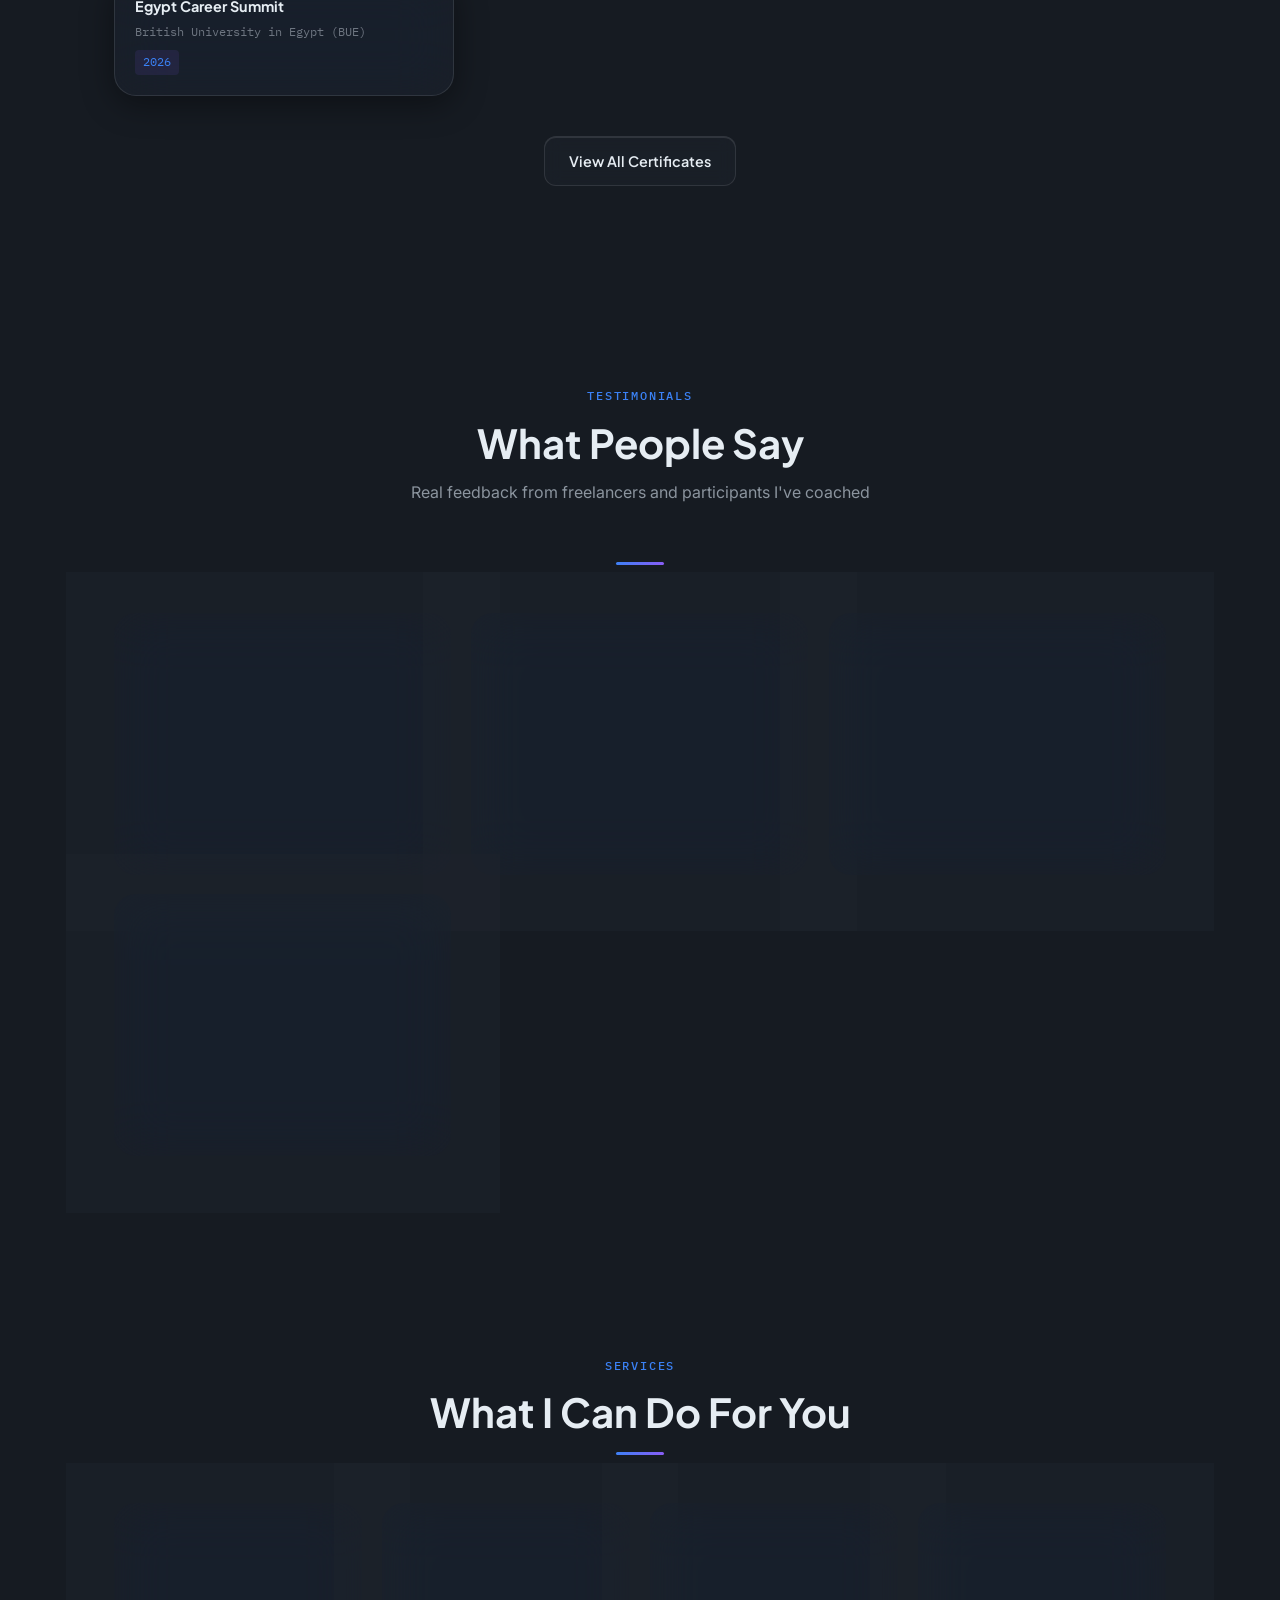
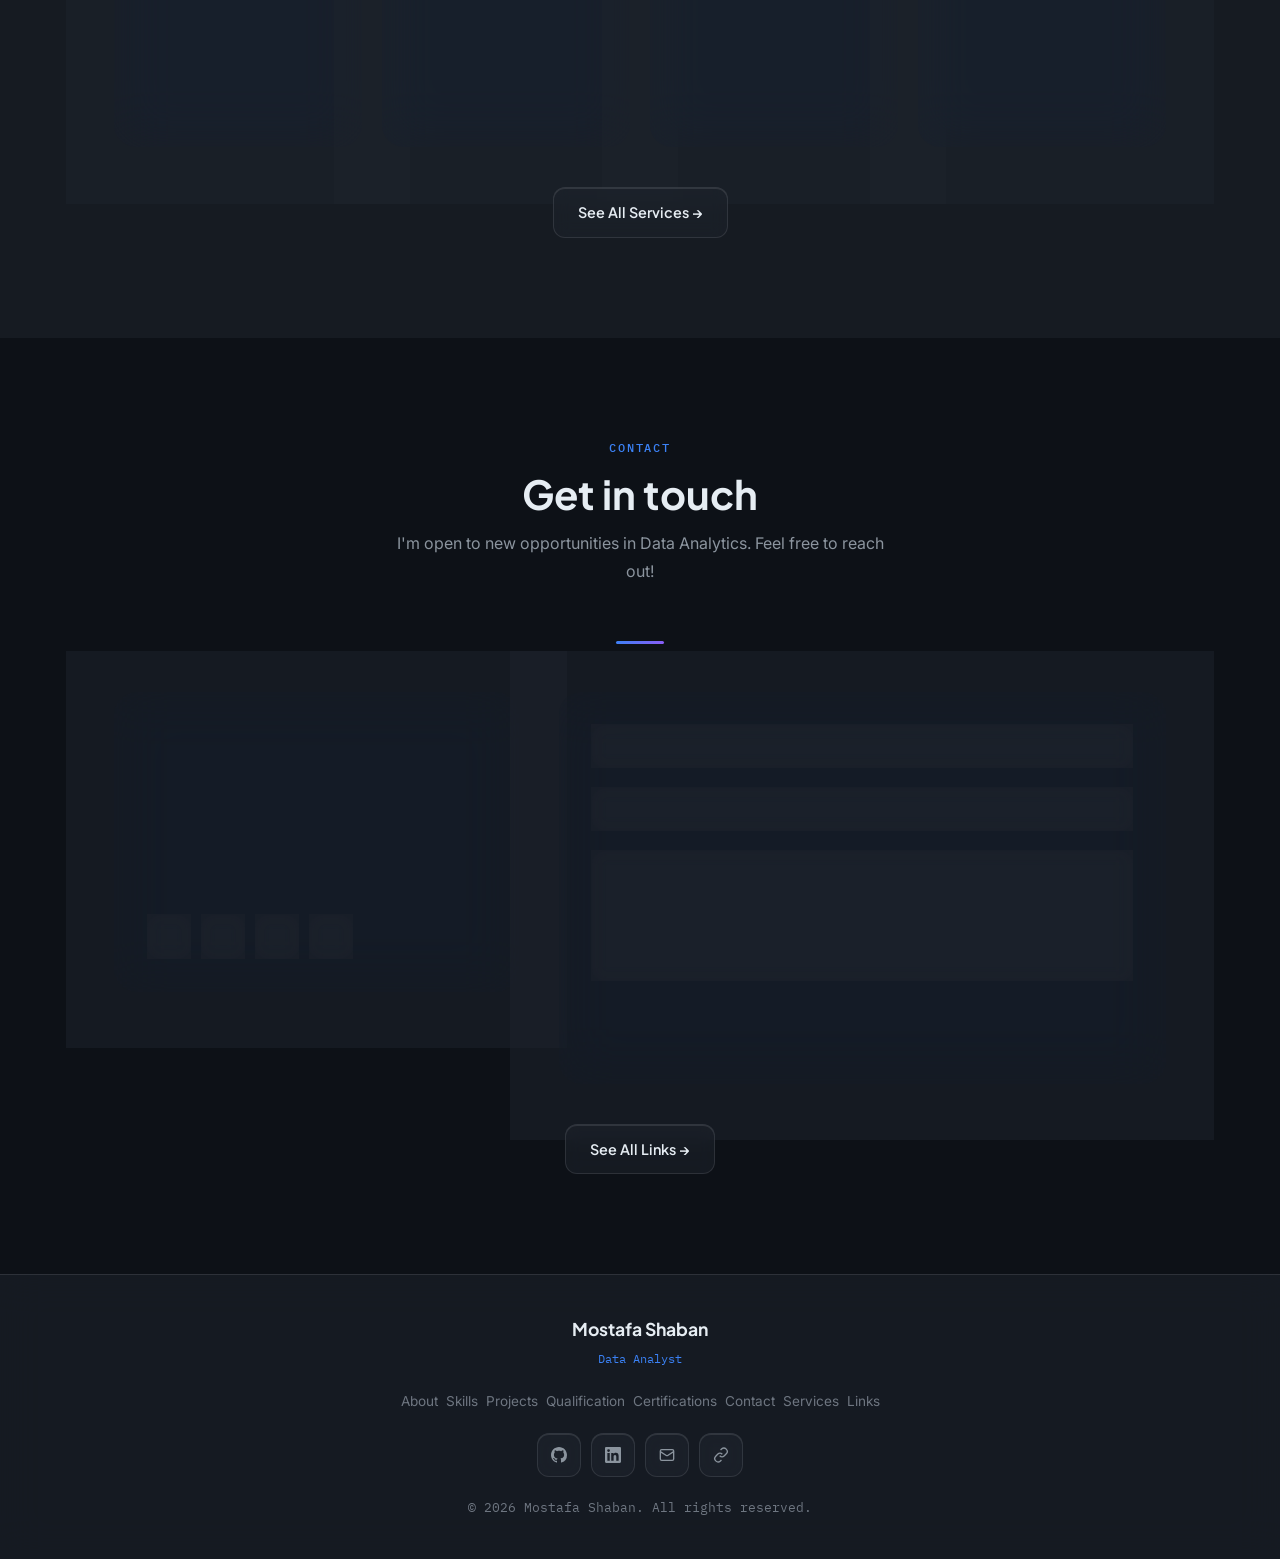
==== commit 42198709: "Add files via upload" ====
--- a/index.html
+++ b/index.html
@@ -29,6 +29,8 @@
 </head>
 
 <body>
+
+<div class="cursor-glow" id="cursor-glow"></div>
 
 <!-- ============================================================
      NAVBAR
--- a/css/style.css
+++ b/css/style.css
@@ -1509,3 +1509,29 @@
   justify-content: center;
 }
 .lightbox-close:hover { background: rgba(255,255,255,0.25); }
+
+/* ── Cursor Glow (follows mouse, desktop only) ── */
+.cursor-glow {
+  position: fixed;
+  top: 0;
+  left: 0;
+  width: 400px;
+  height: 400px;
+  border-radius: 50%;
+  background: var(--accent-gradient);
+  filter: blur(90px);
+  opacity: 0.12;
+  pointer-events: none;
+  z-index: 1;
+  transform: translate(-50%, -50%);
+  transition: opacity 0.3s ease;
+  will-change: transform;
+}
+[data-theme="dark"] .cursor-glow { opacity: 0.18; }
+
+@media (max-width: 900px), (hover: none) and (pointer: coarse) {
+  .cursor-glow { display: none; }
+}
+@media (prefers-reduced-motion: reduce) {
+  .cursor-glow { display: none; }
+}
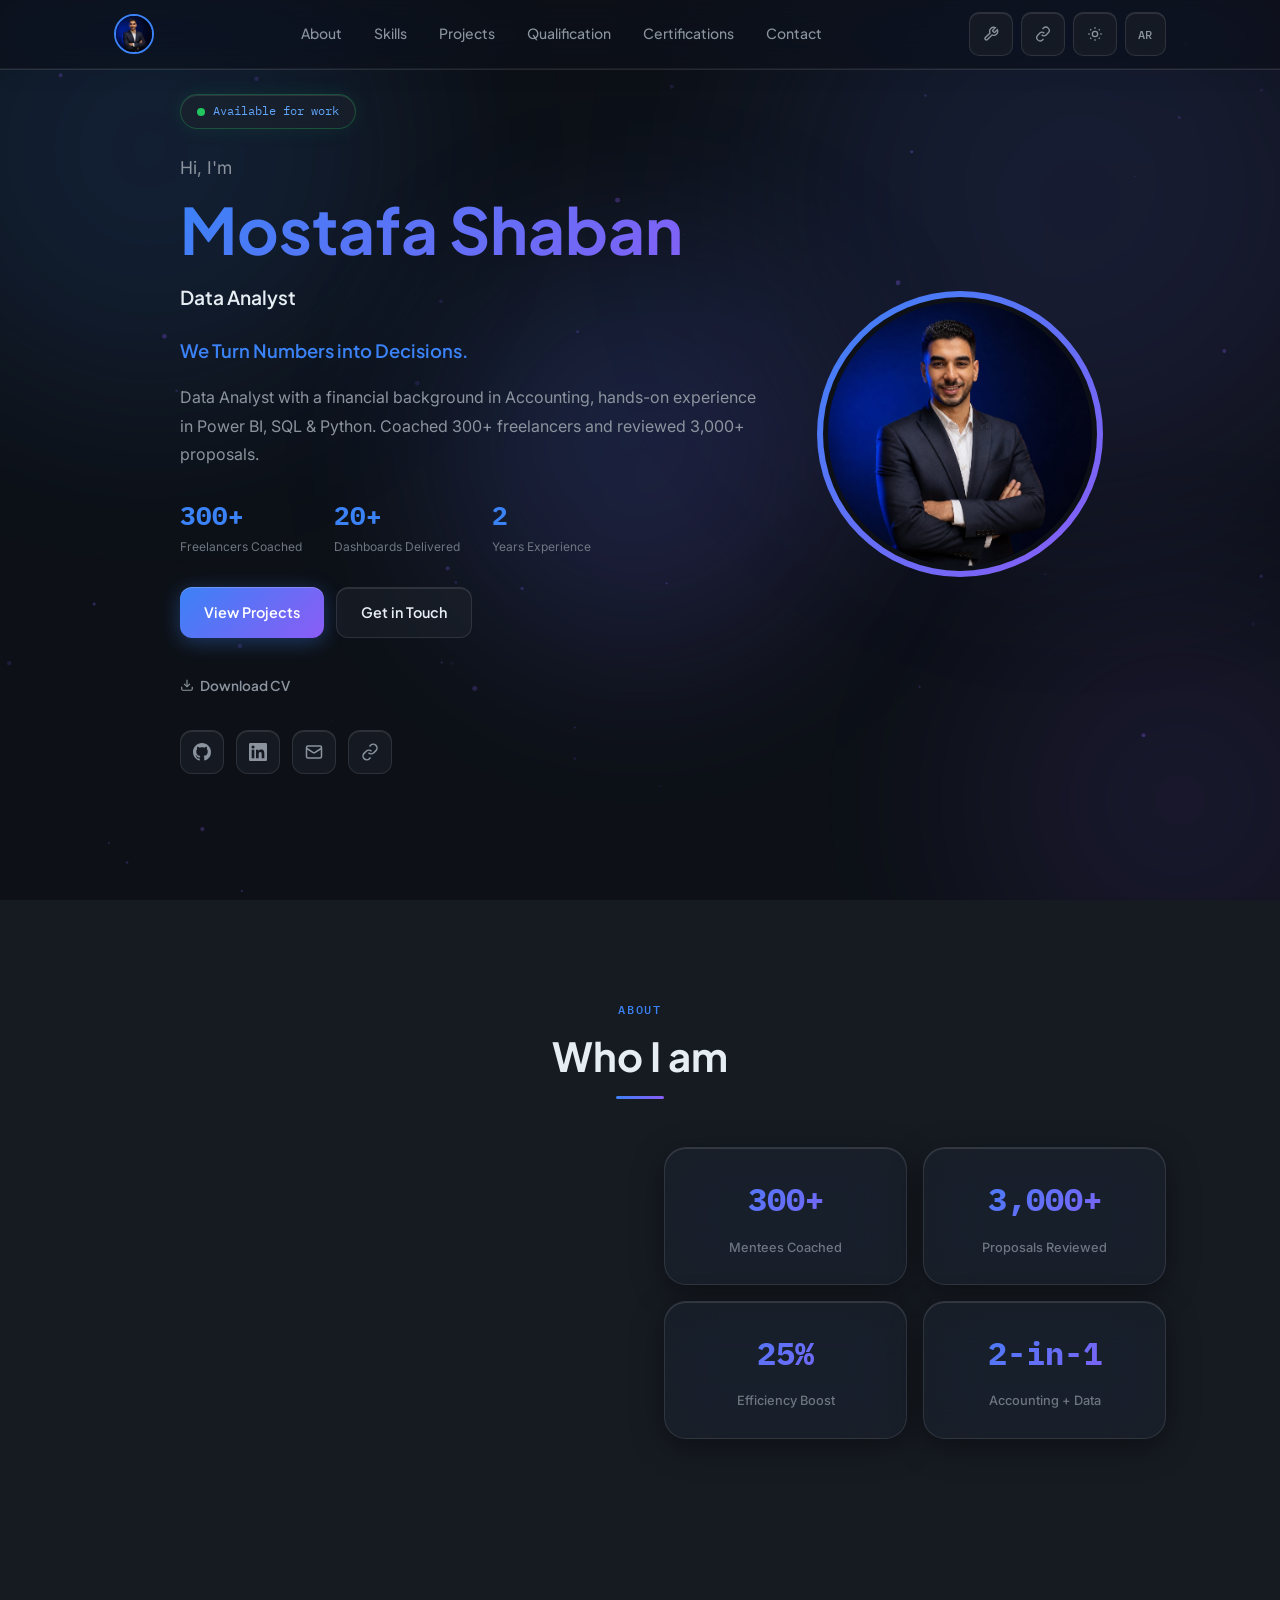
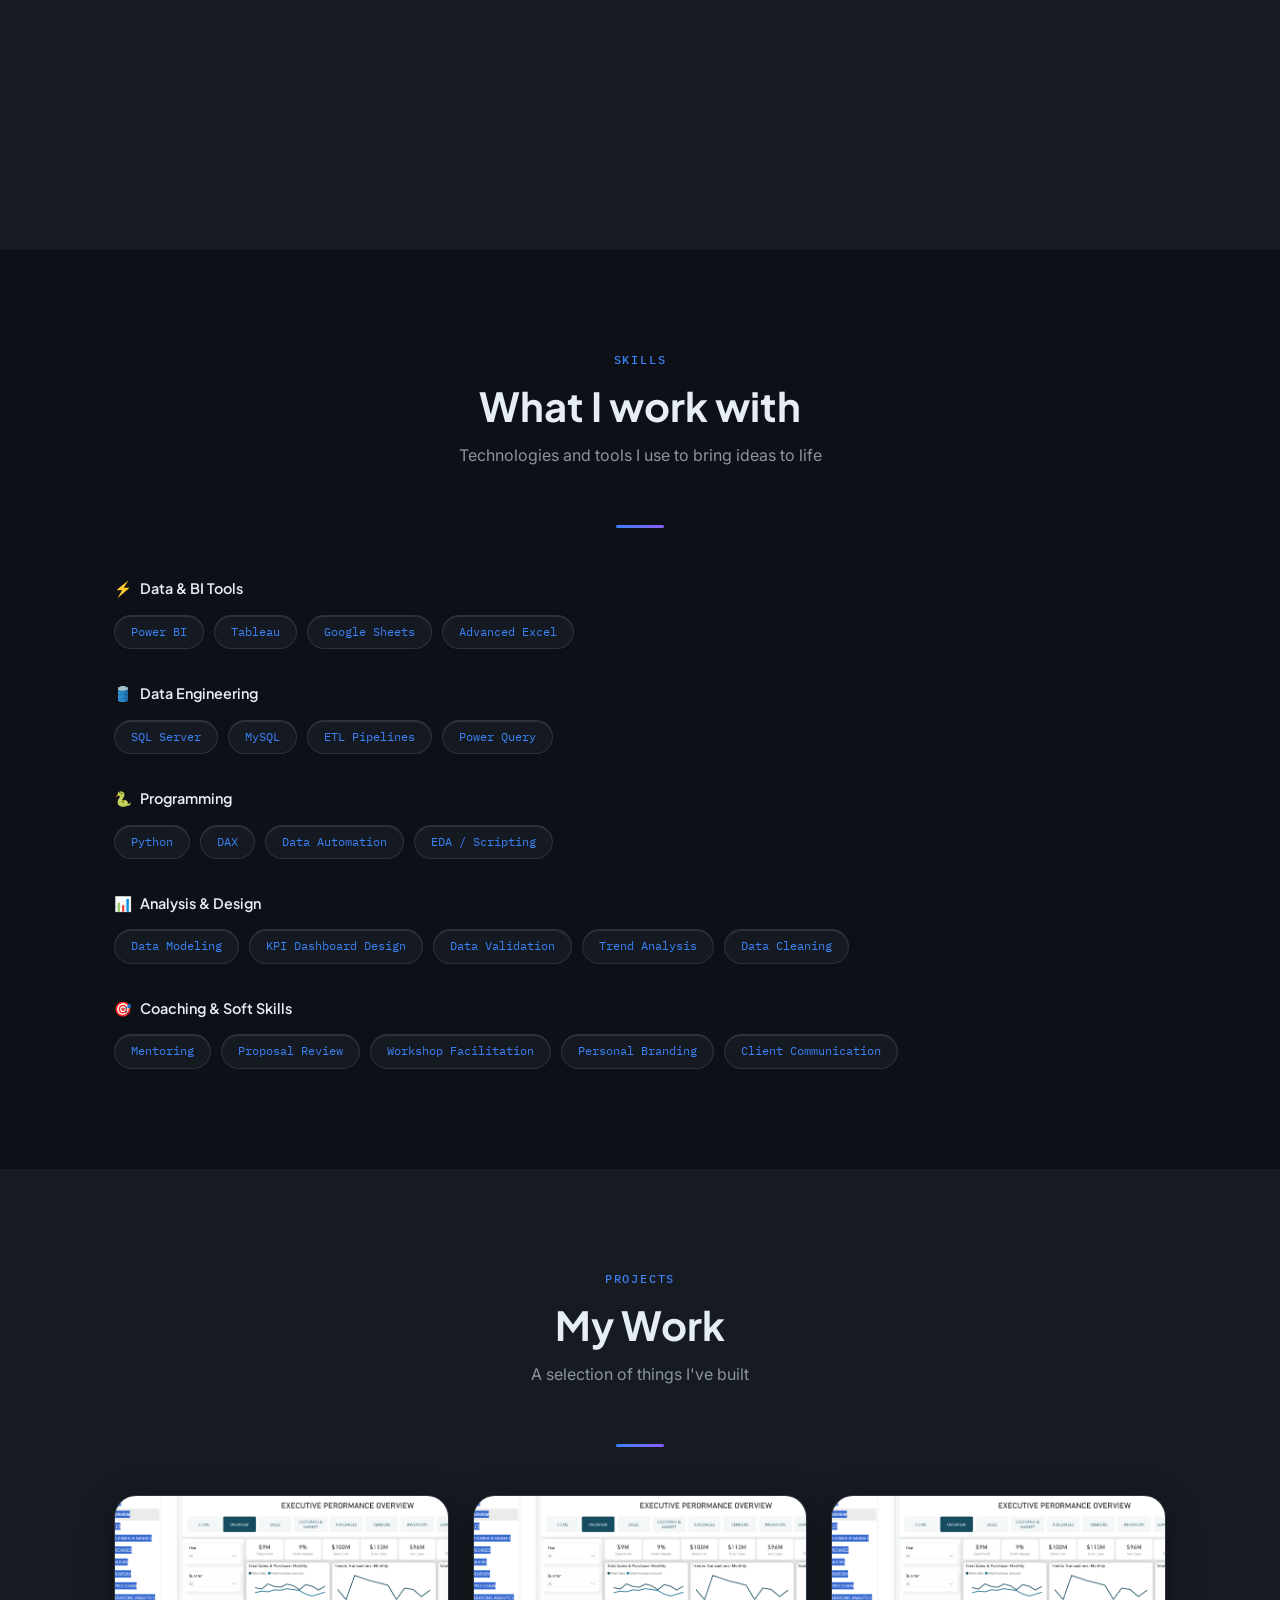
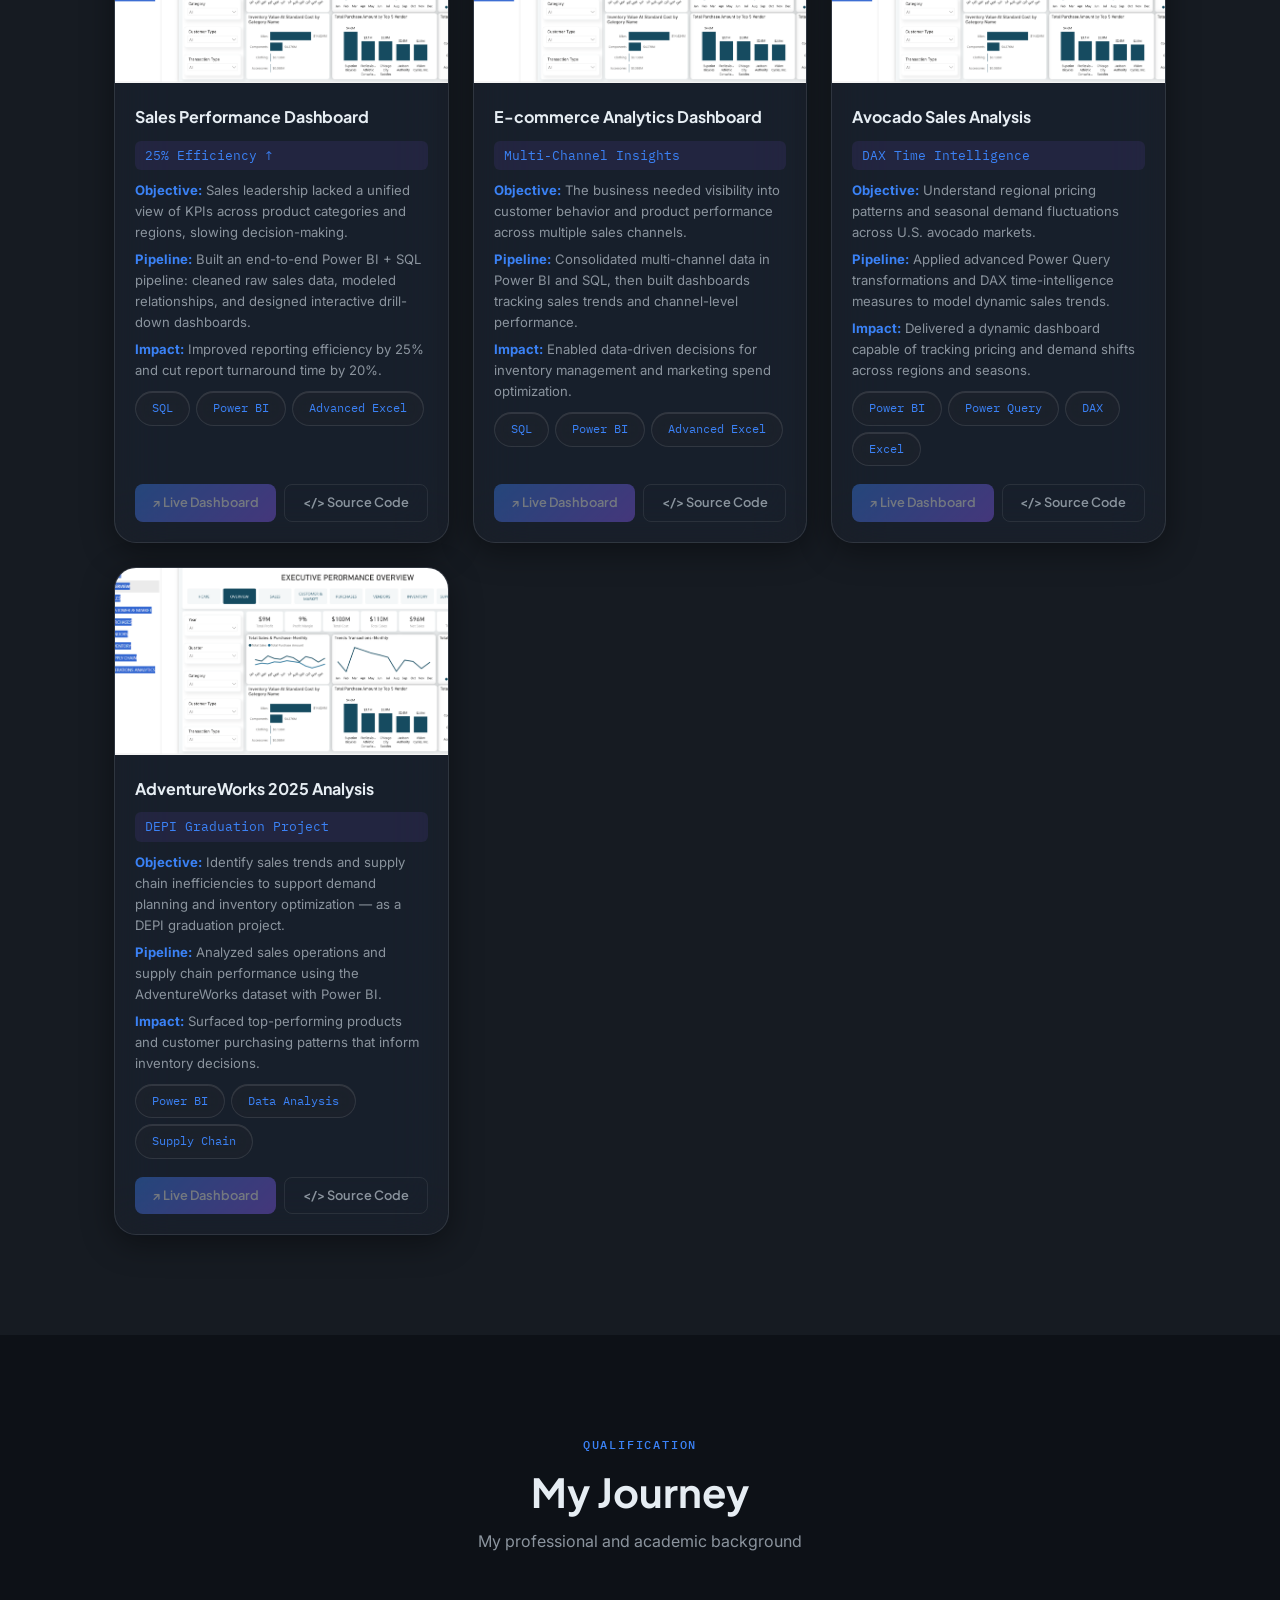
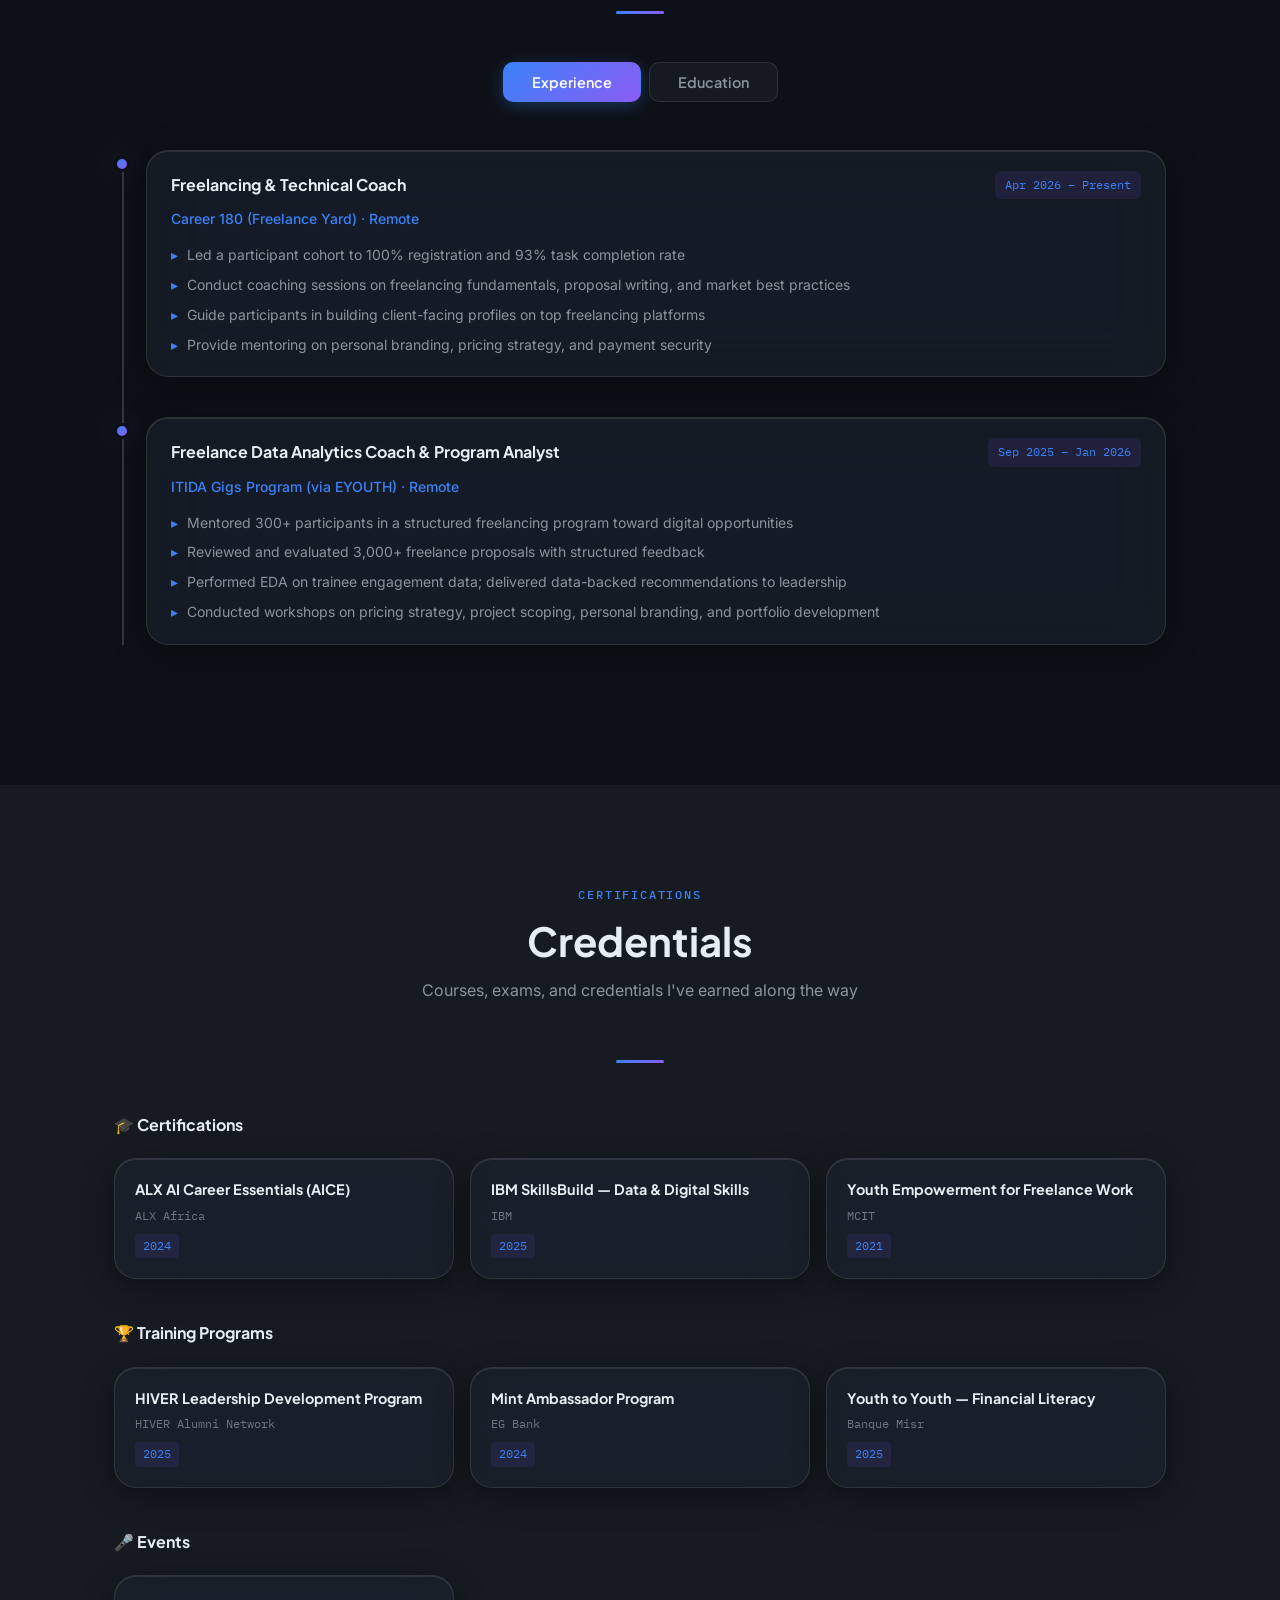
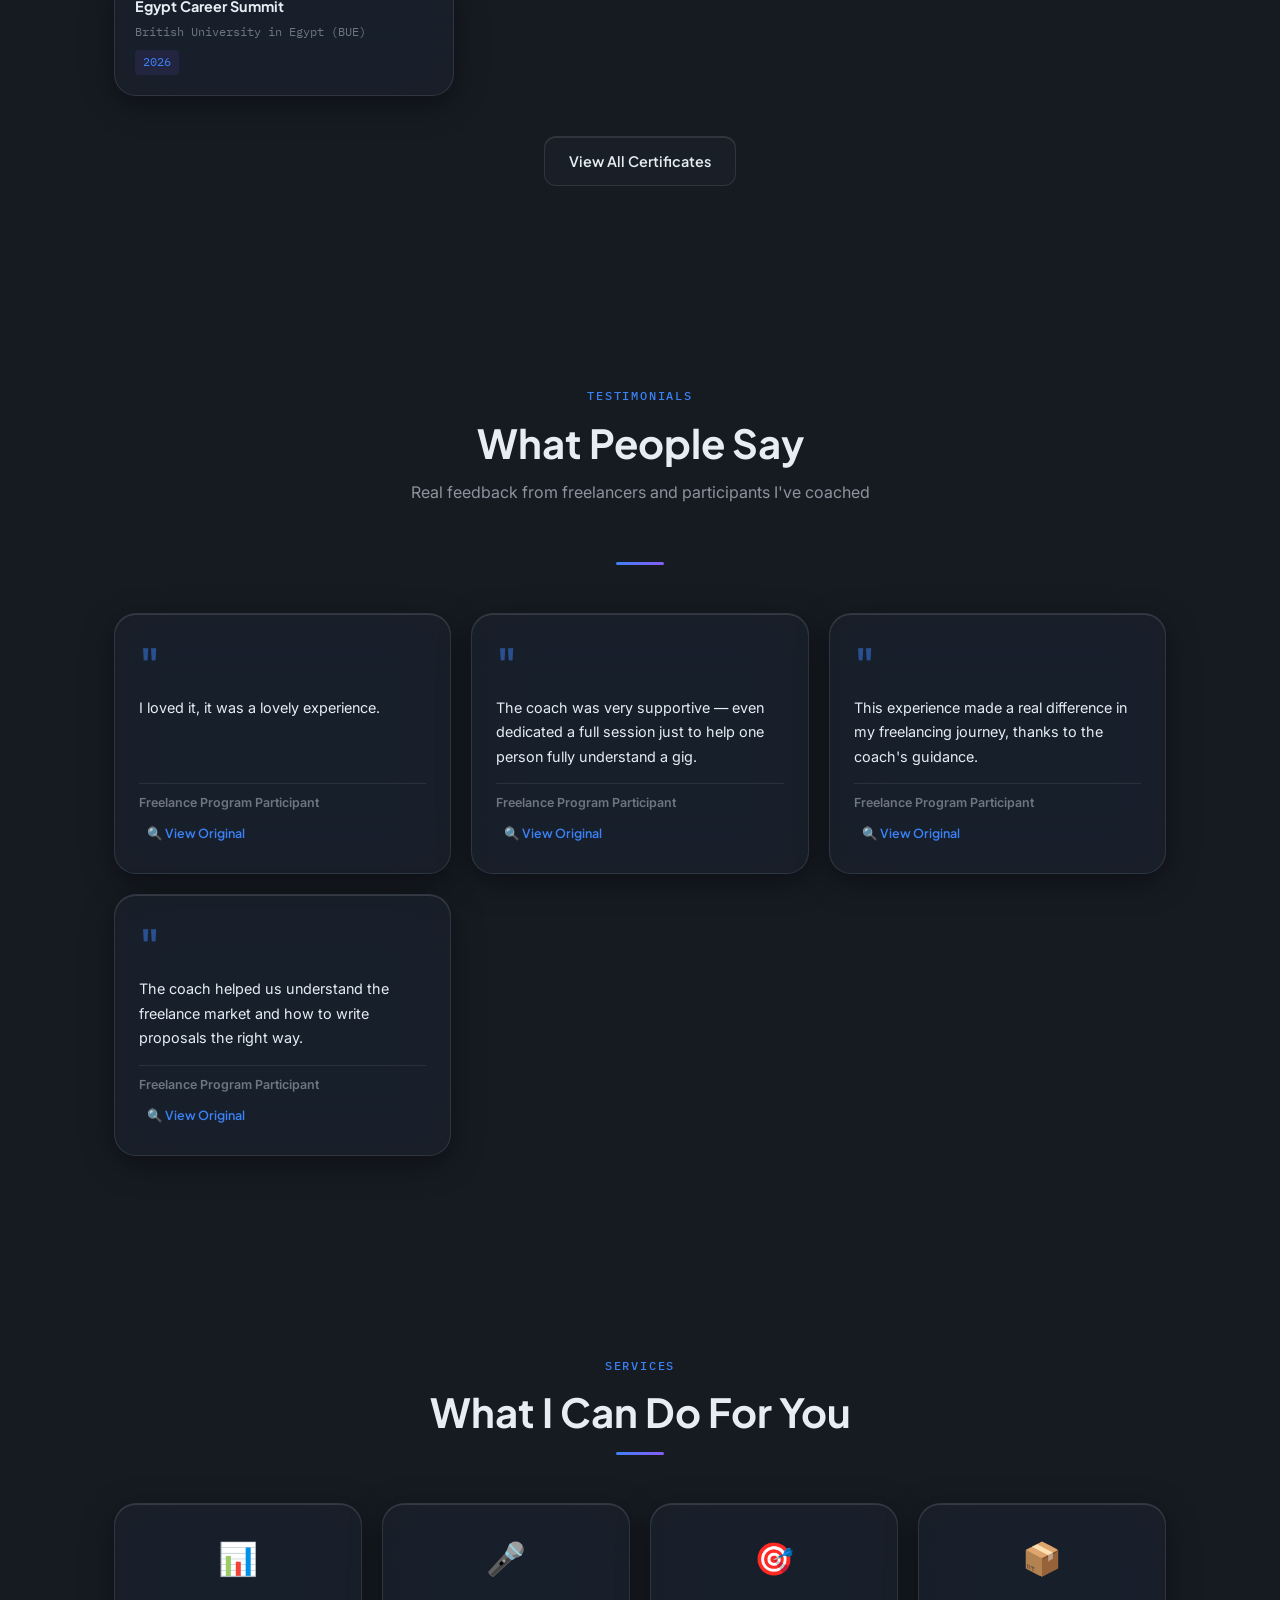
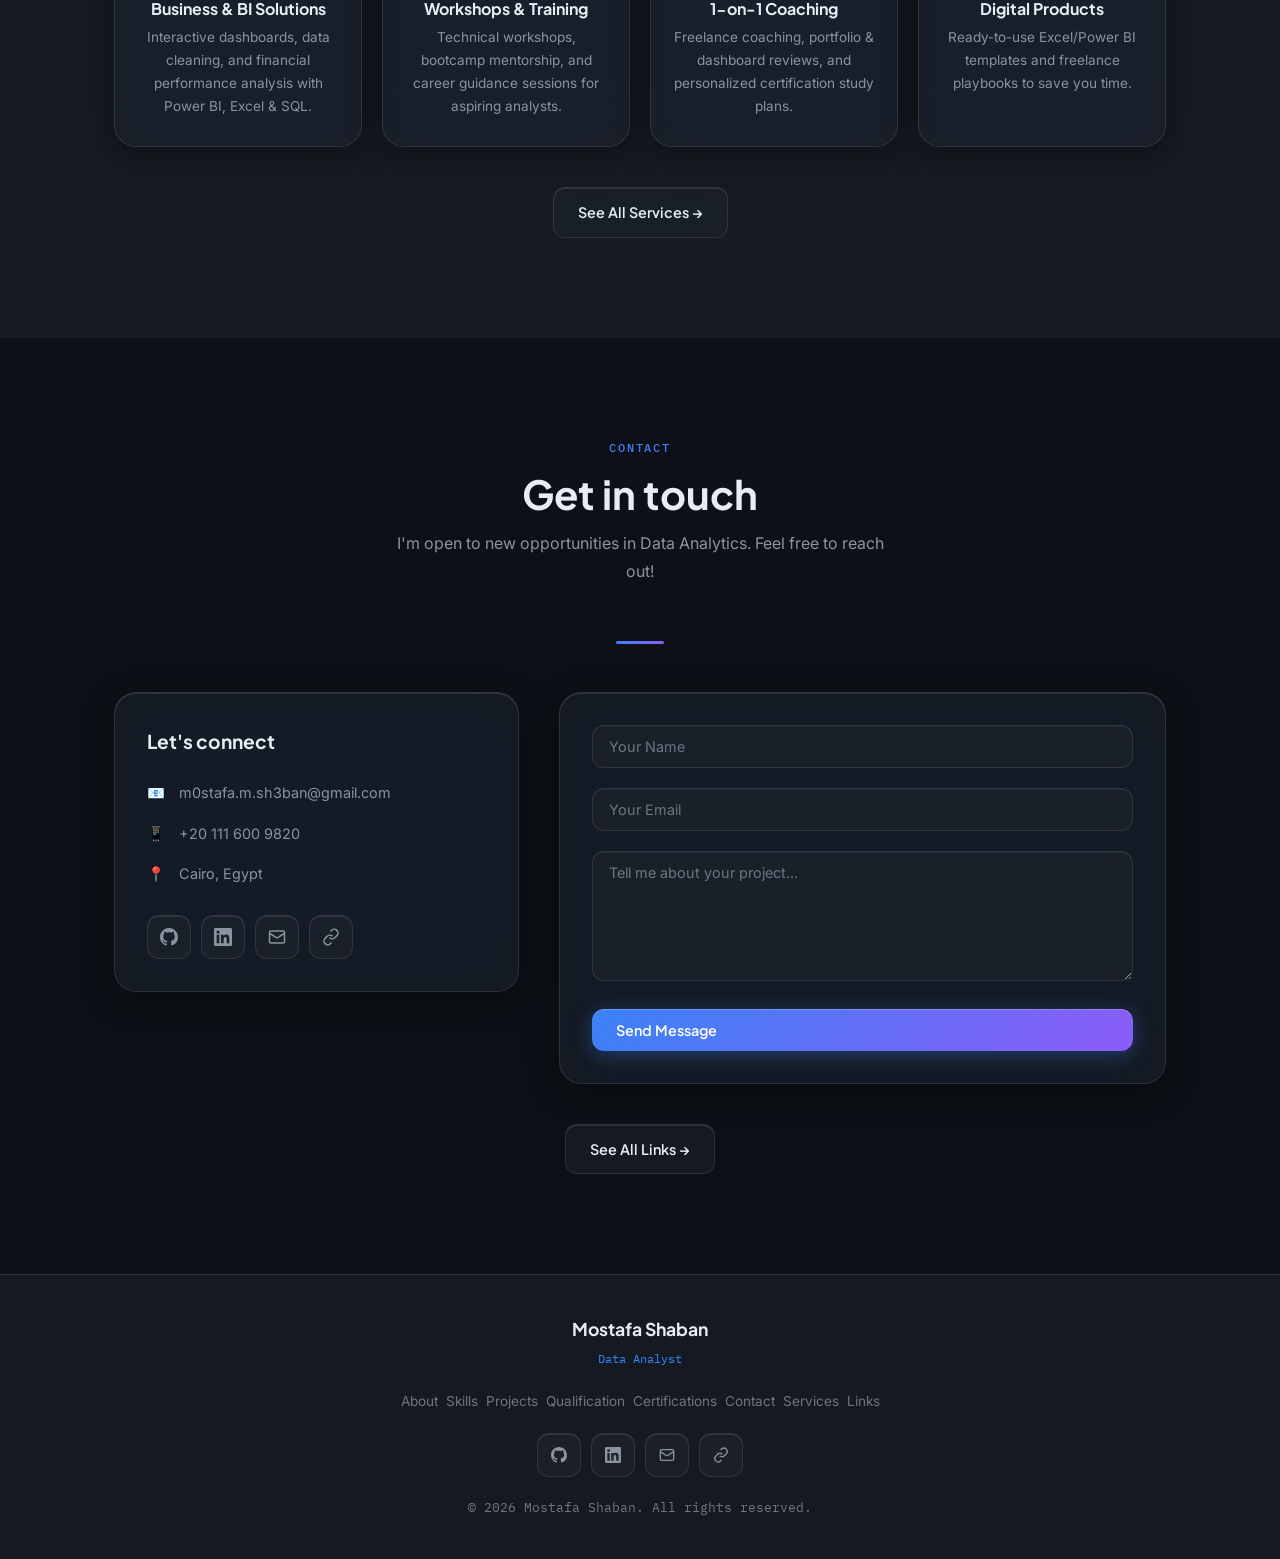
==== commit b32f0303: "Add files via upload" ====
--- a/index.html
+++ b/index.html
@@ -237,7 +237,7 @@
 </section>
 
 <!-- Lightbox for testimonial proof images -->
-<div class="lightbox-overlay" id="lightbox-overlay" onclick="closeLightbox()">
+<div class="lightbox-overlay" id="lightbox-overlay" style="display:none" onclick="closeLightbox()">
   <img src="" alt="Testimonial proof" id="lightbox-img" onclick="event.stopPropagation()">
   <button class="lightbox-close" onclick="closeLightbox()" aria-label="Close">✕</button>
 </div>
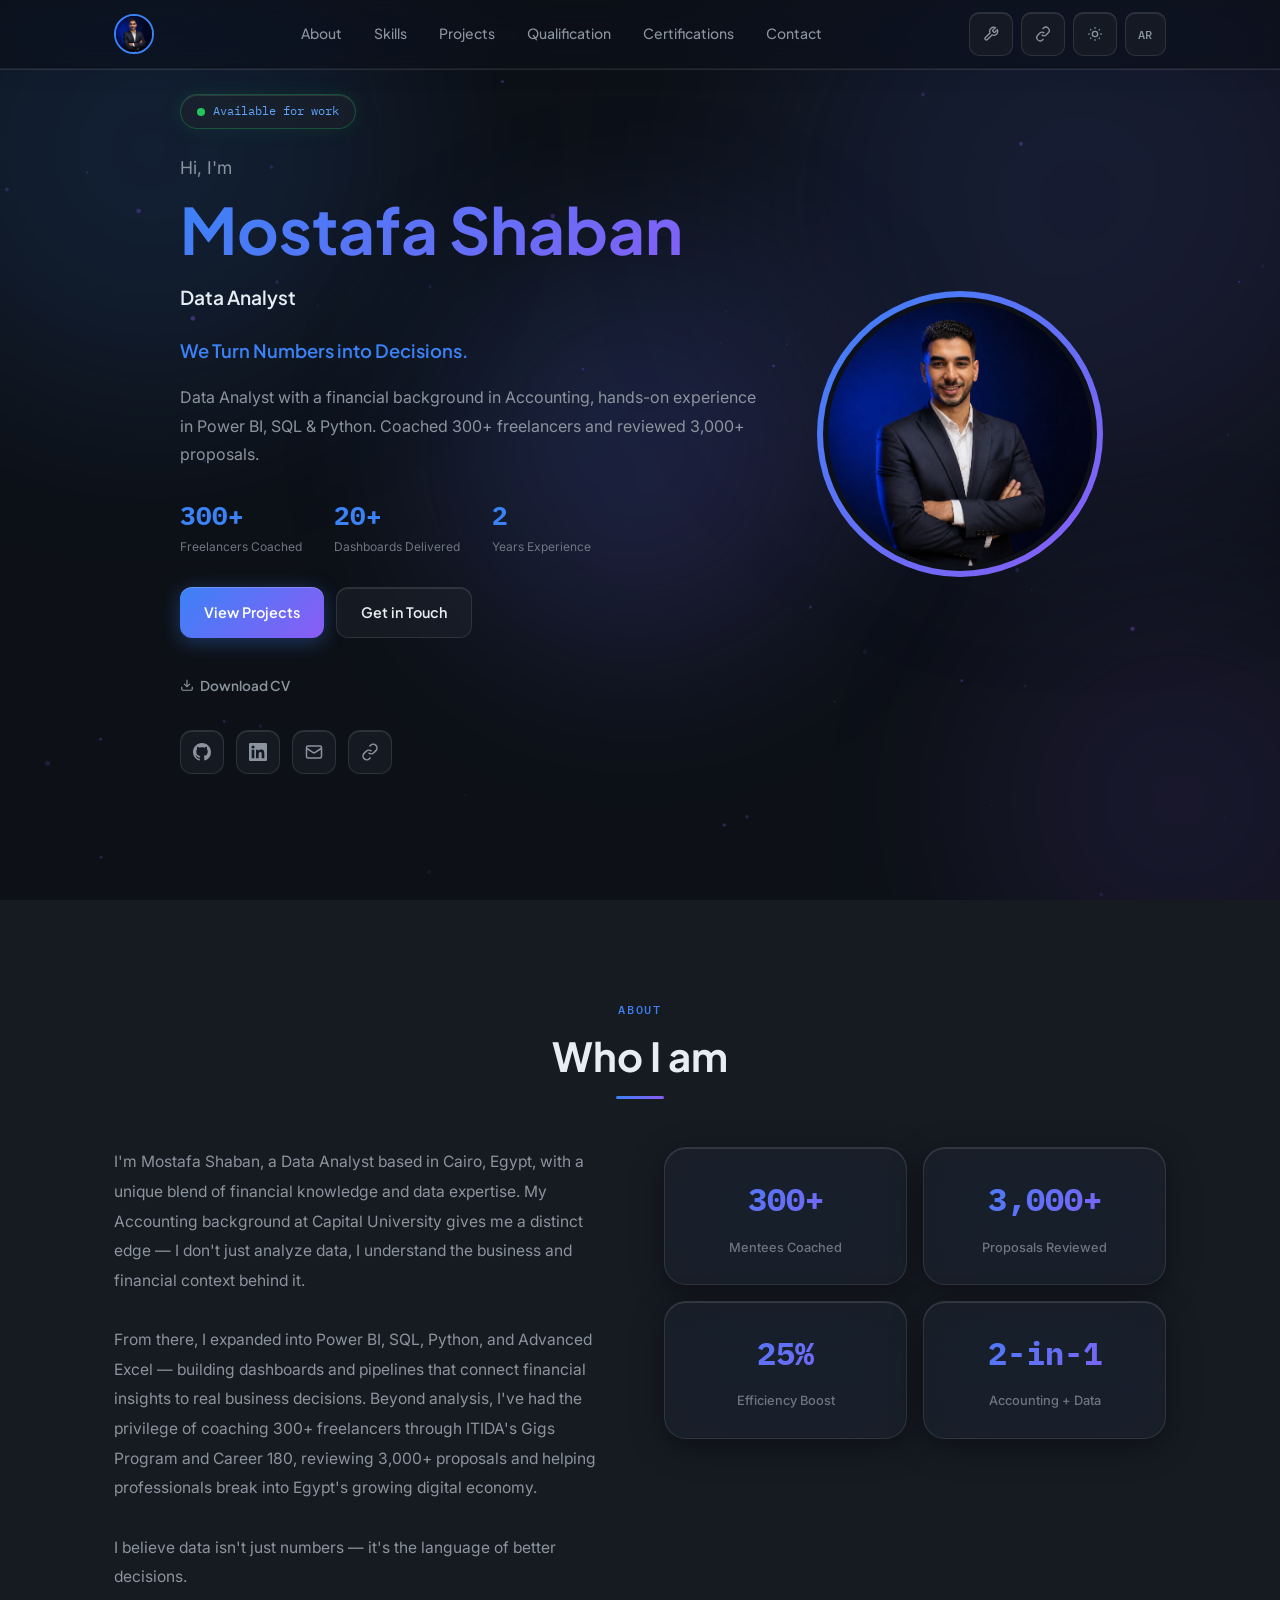
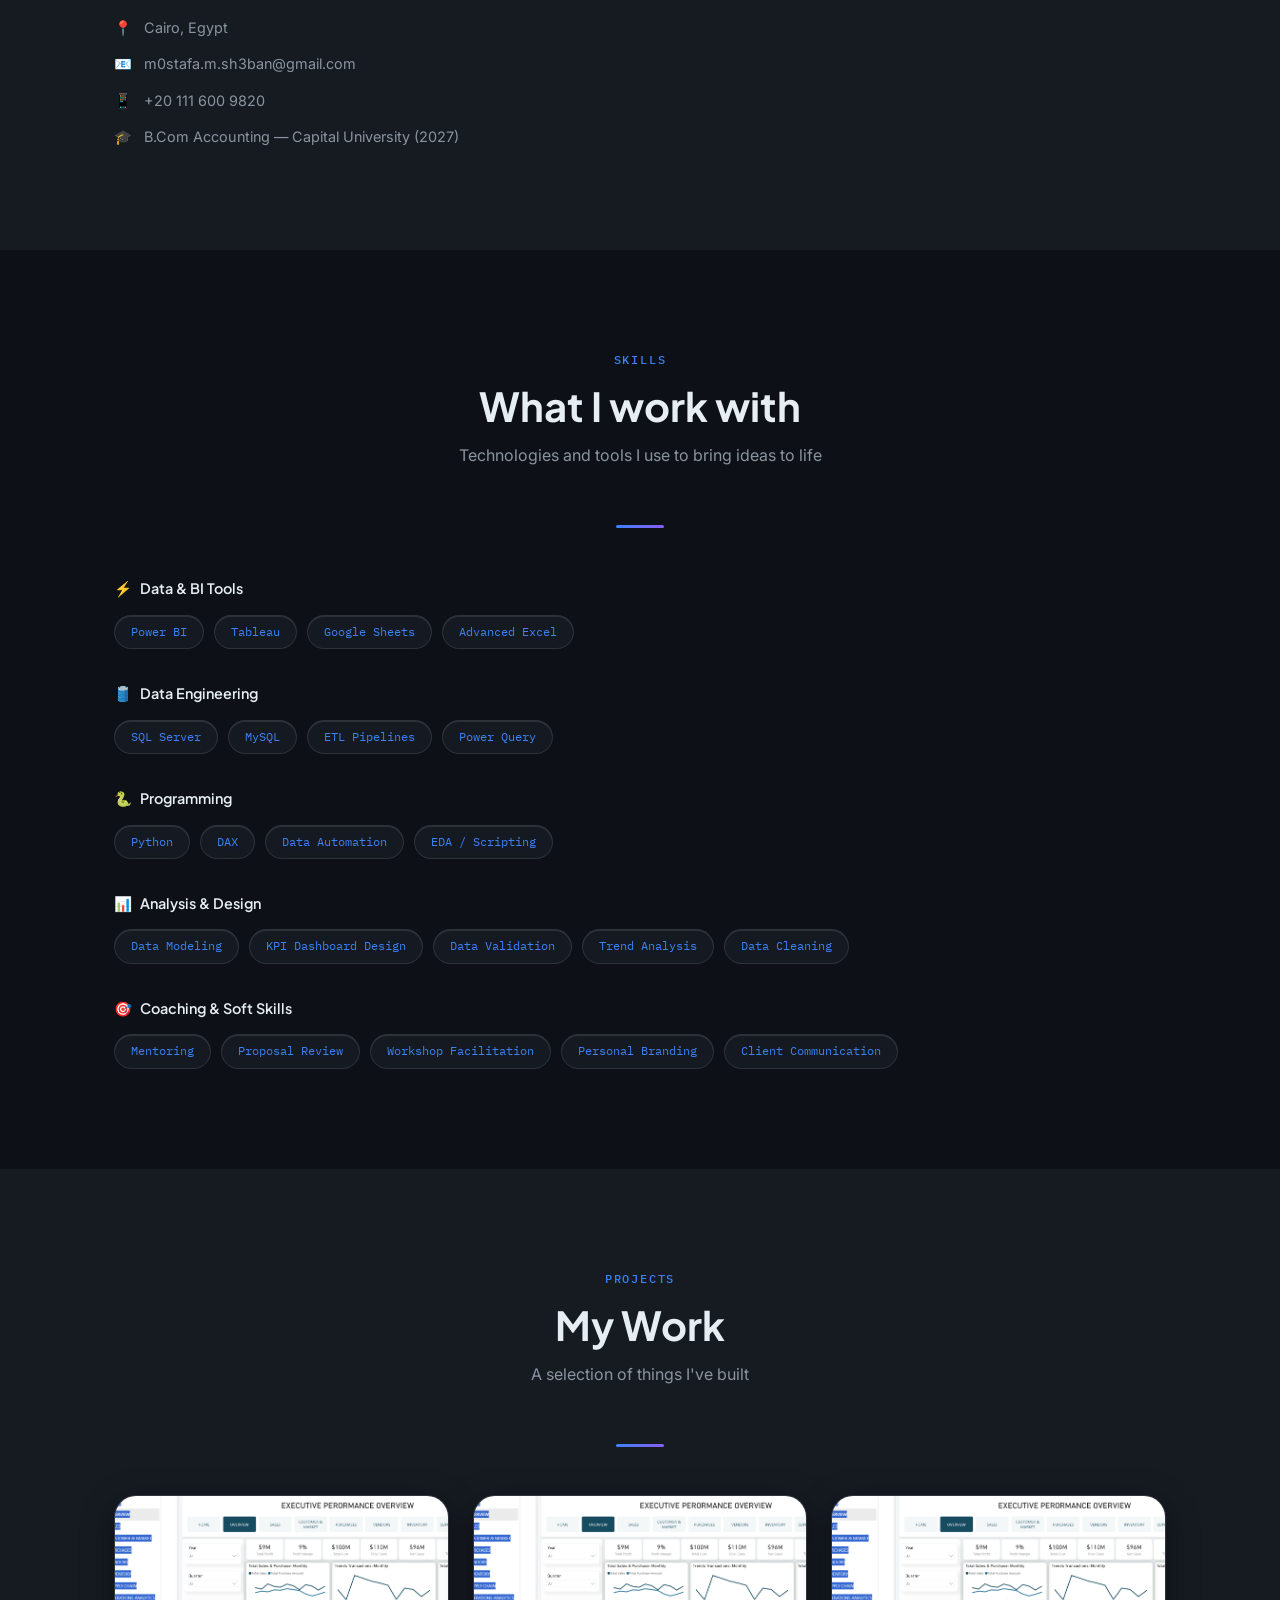
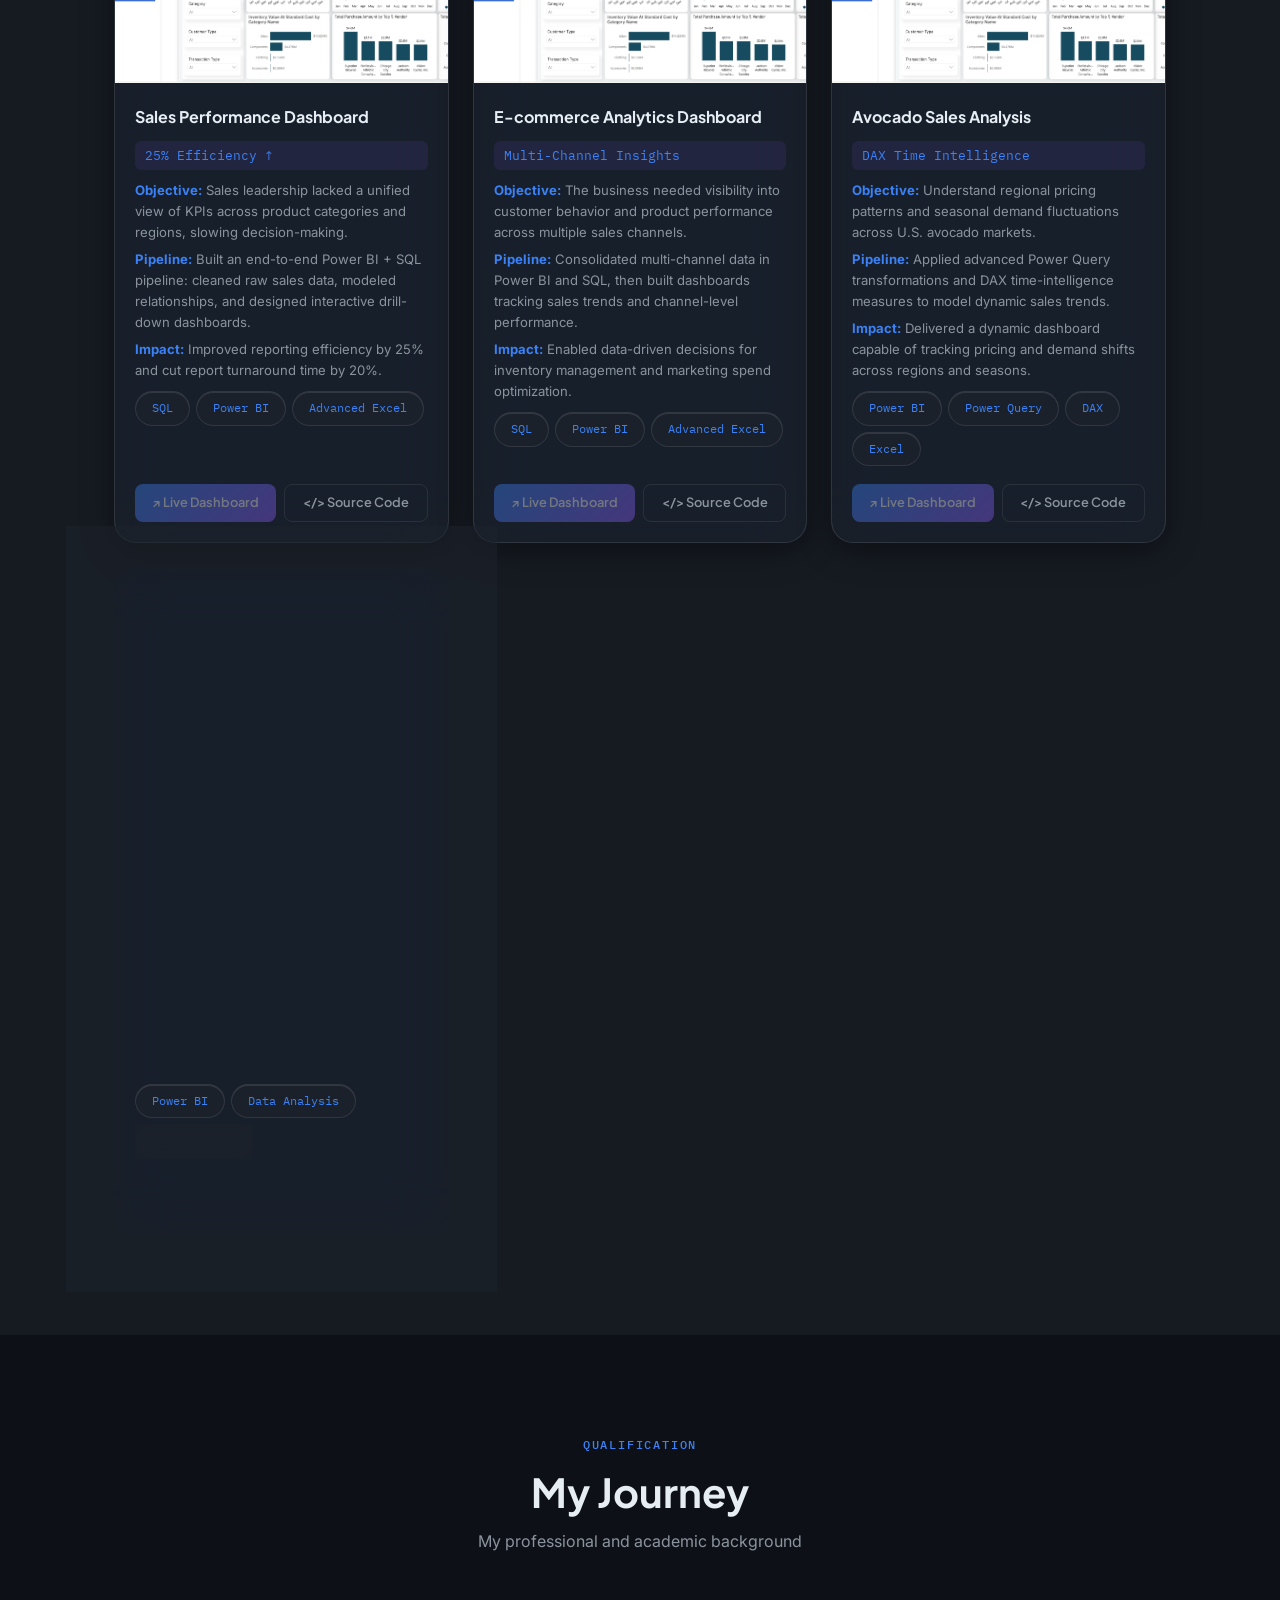
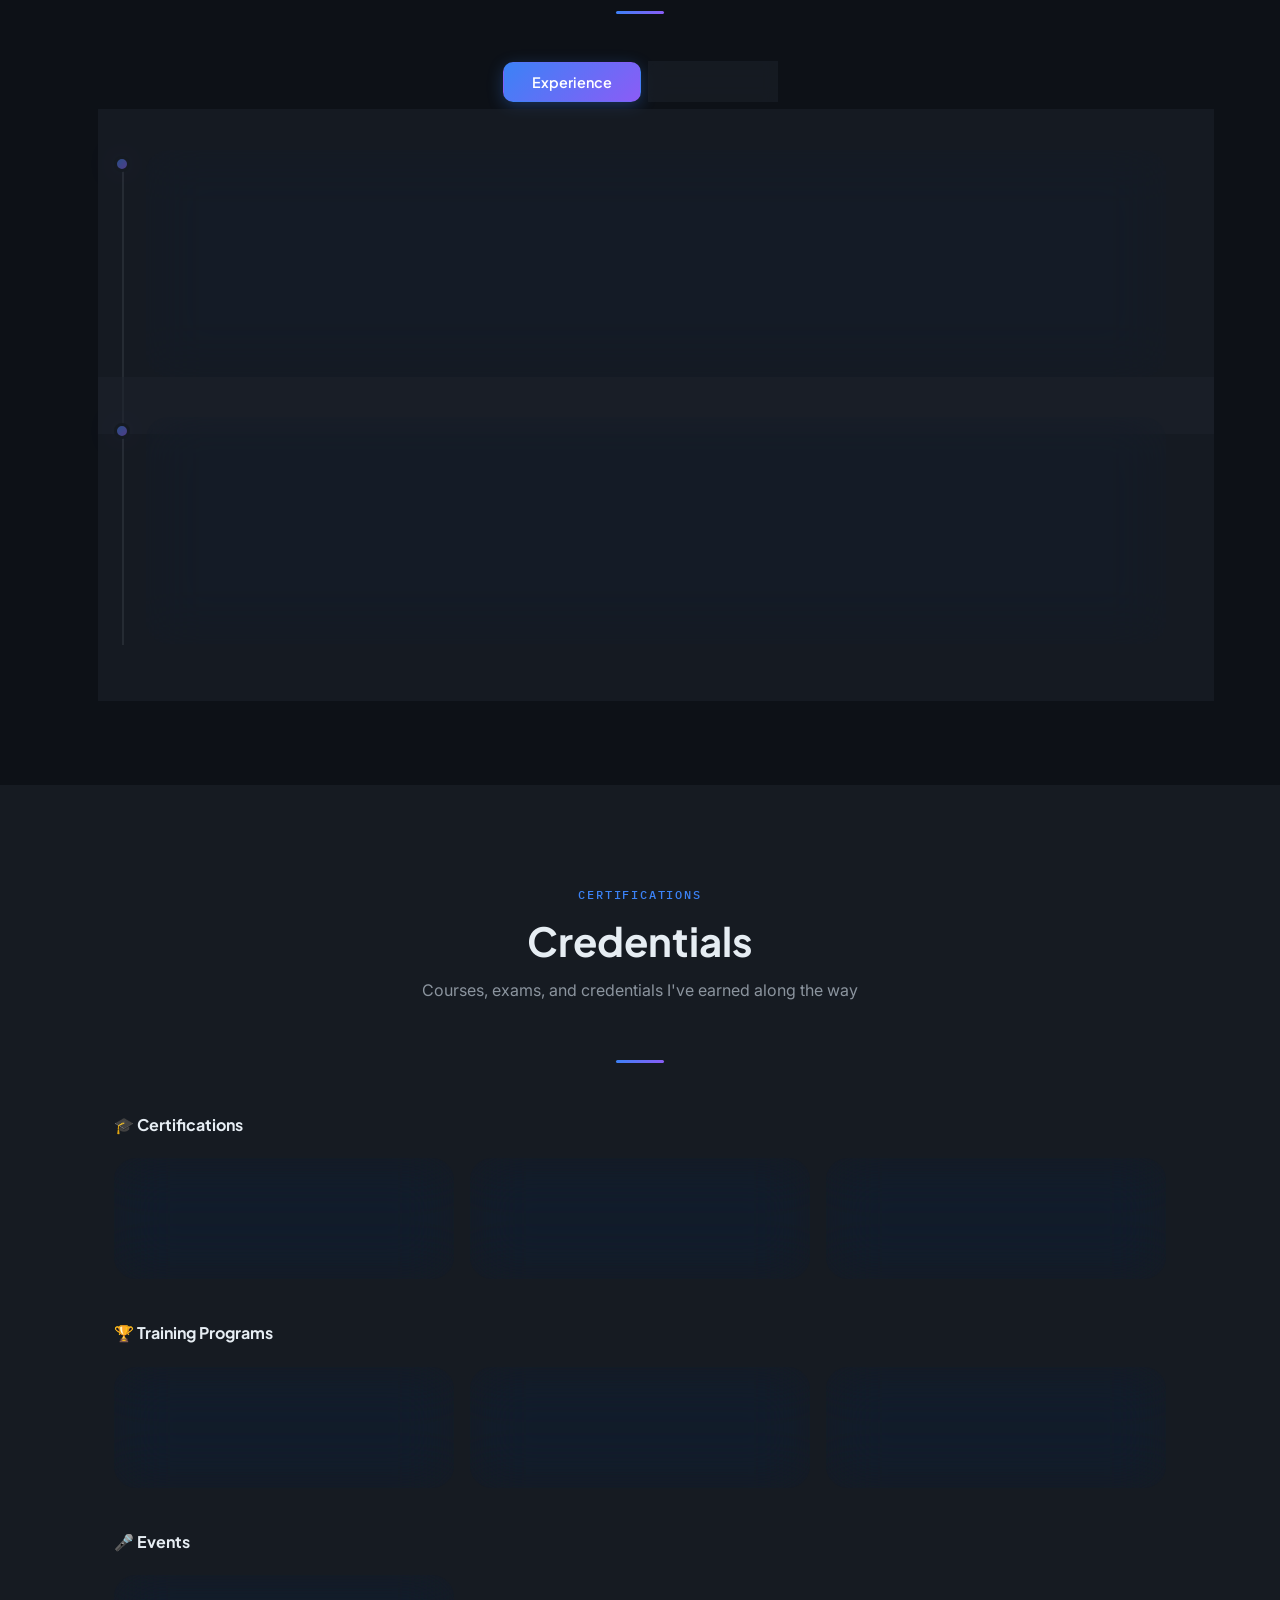
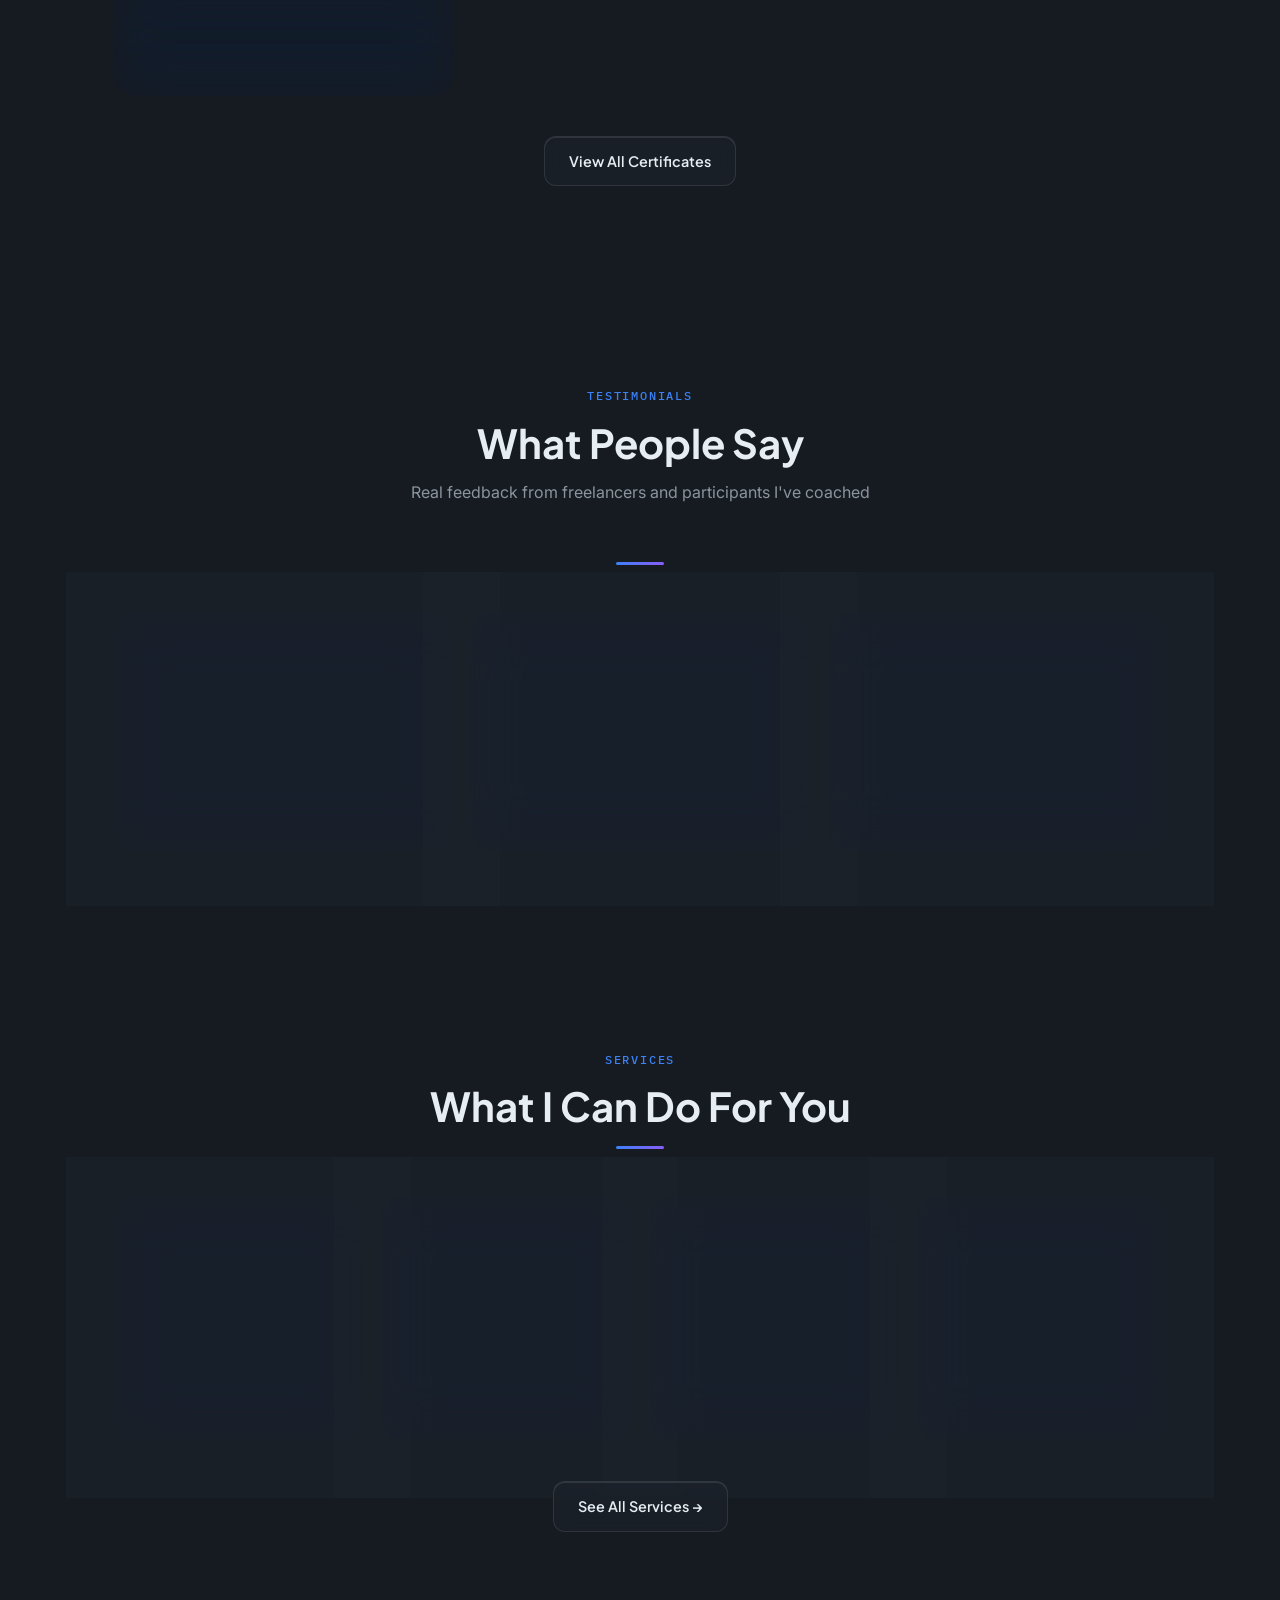
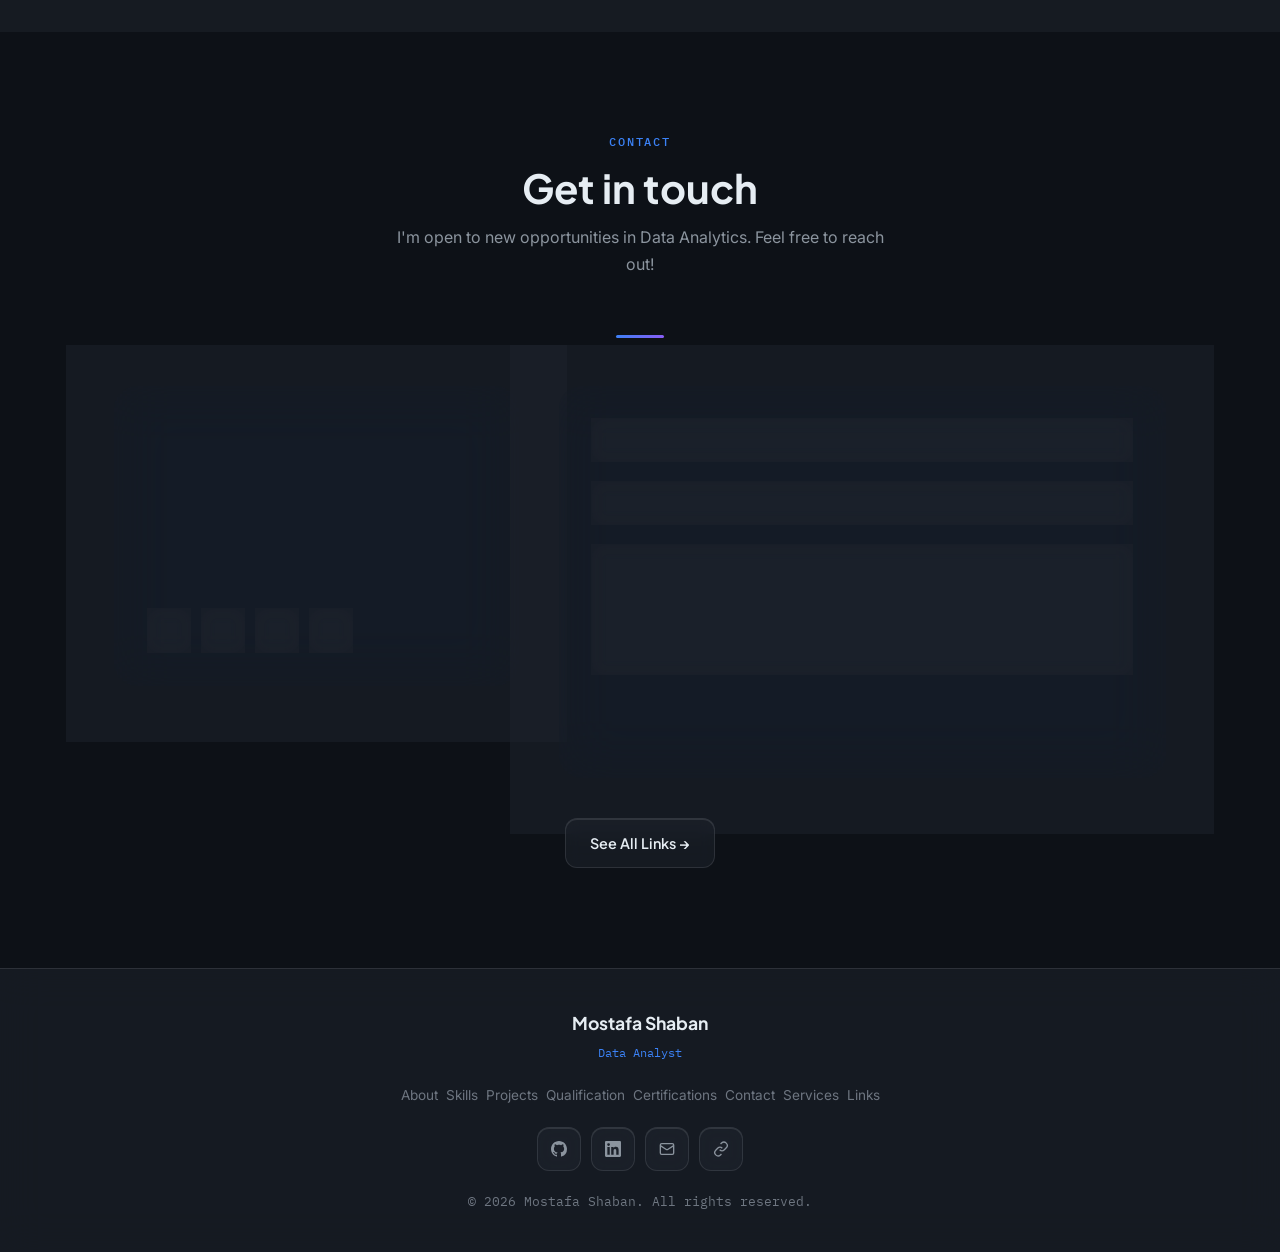
==== commit 604d00a2: "Add files via upload" ====
--- a/index.html
+++ b/index.html
@@ -238,7 +238,10 @@
 
 <!-- Lightbox for testimonial proof images -->
 <div class="lightbox-overlay" id="lightbox-overlay" style="display:none" onclick="closeLightbox()">
-  <img src="" alt="Testimonial proof" id="lightbox-img" onclick="event.stopPropagation()">
+  <img src="" alt="Testimonial proof" id="lightbox-img" onclick="event.stopPropagation()"
+    onerror="this.style.display='none'; document.getElementById('lightbox-error').style.display='block'"
+    onload="this.style.display='block'; document.getElementById('lightbox-error').style.display='none'">
+  <p class="lightbox-error" id="lightbox-error" style="display:none">Image not found — check assets/images/testimonials/ on the server.</p>
   <button class="lightbox-close" onclick="closeLightbox()" aria-label="Close">✕</button>
 </div>
 
--- a/css/style.css
+++ b/css/style.css
@@ -1535,3 +1535,16 @@
 @media (prefers-reduced-motion: reduce) {
   .cursor-glow { display: none; }
 }
+
+/* ── Testimonials Carousel Fade ── */
+.testimonials-grid { transition: opacity 0.25s ease; }
+.testimonials-grid.fading { opacity: 0; }
+
+.lightbox-error {
+  color: white;
+  font-family: 'Plus Jakarta Sans', sans-serif;
+  font-size: 0.9rem;
+  text-align: center;
+  max-width: 320px;
+  padding: 20px;
+}
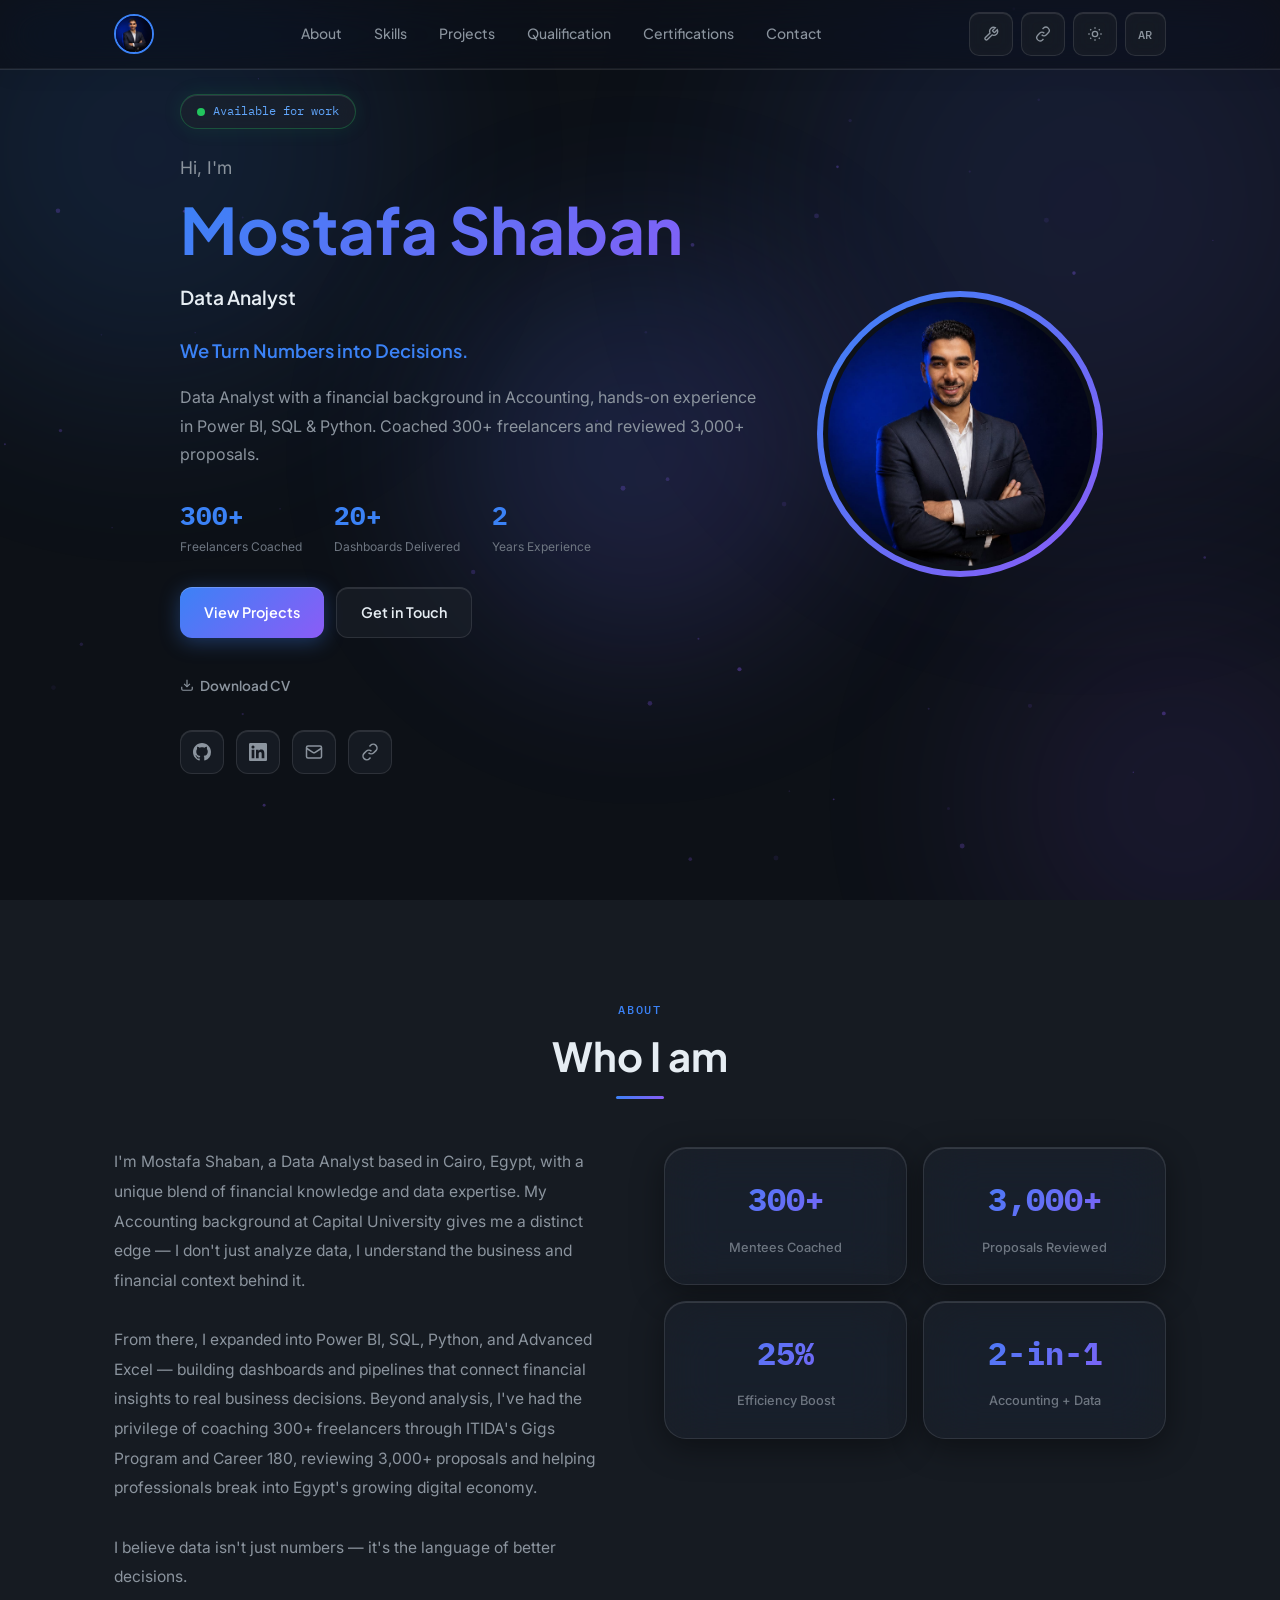
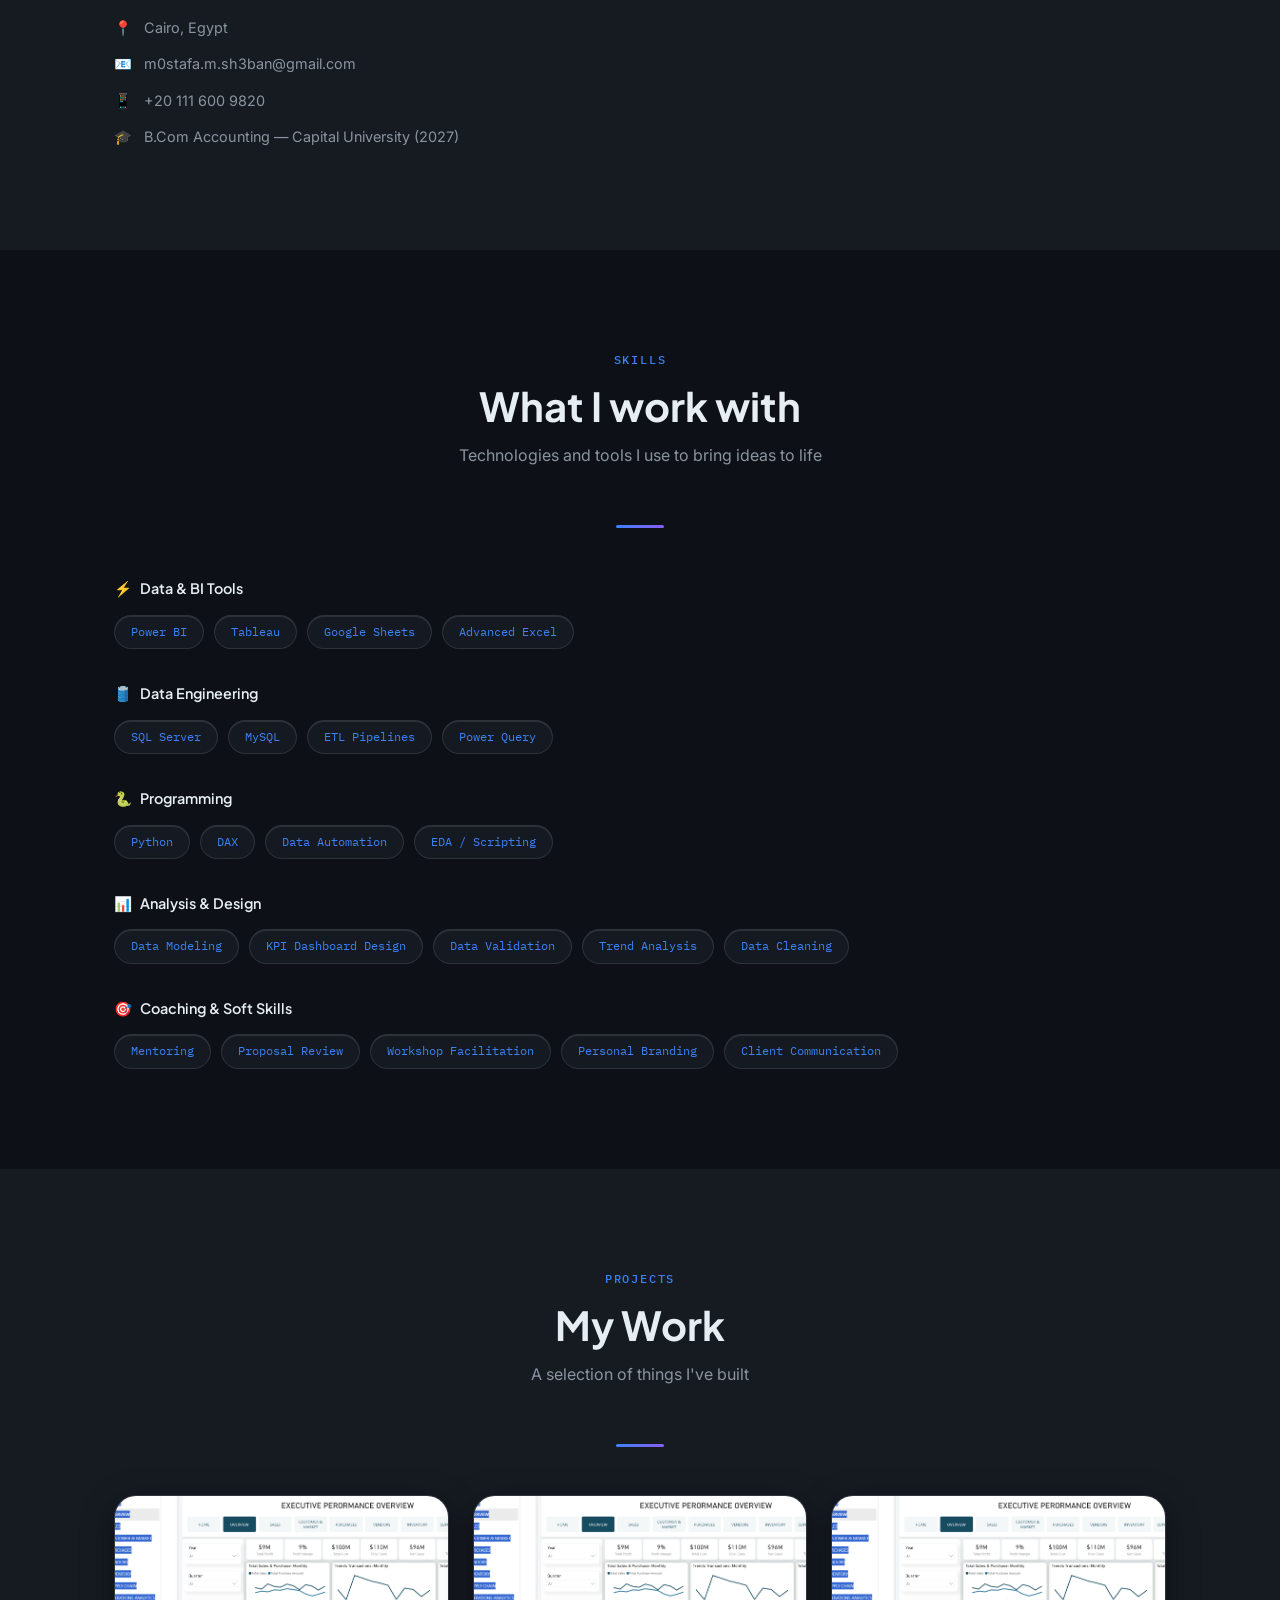
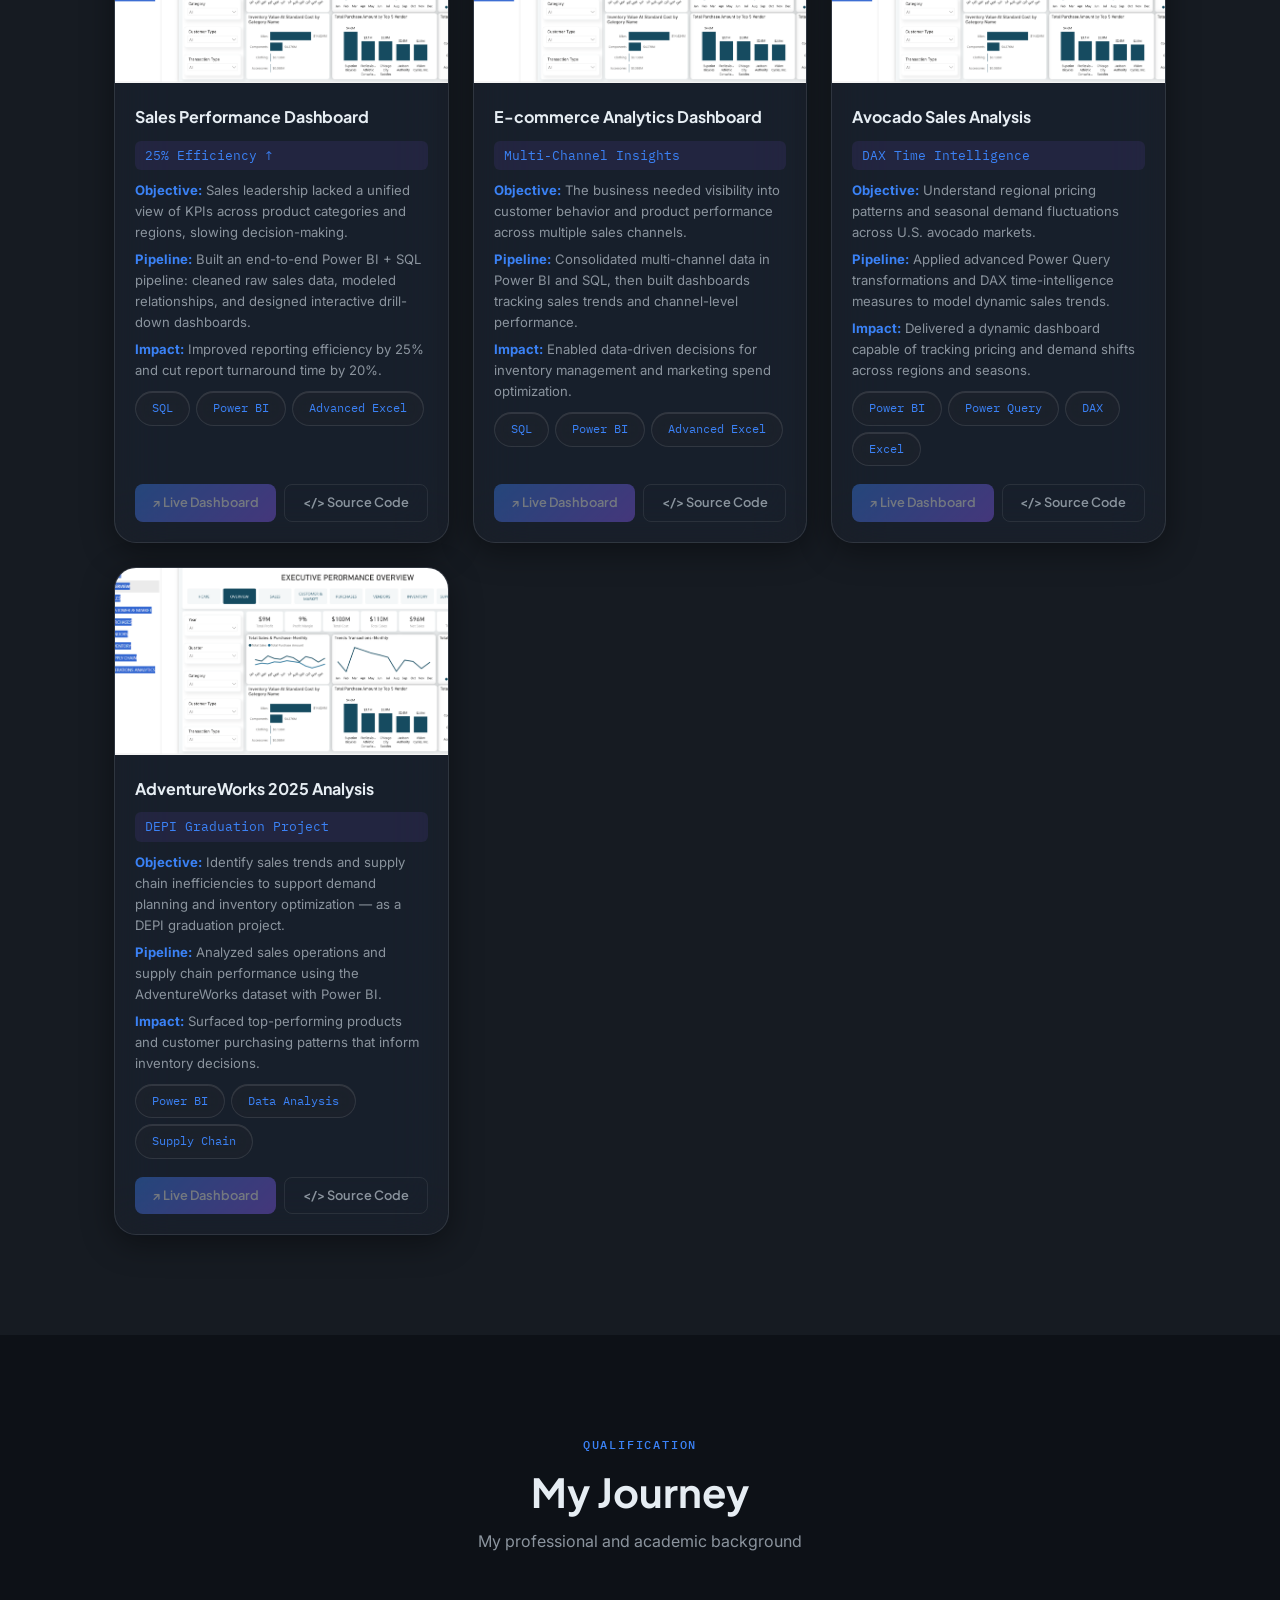
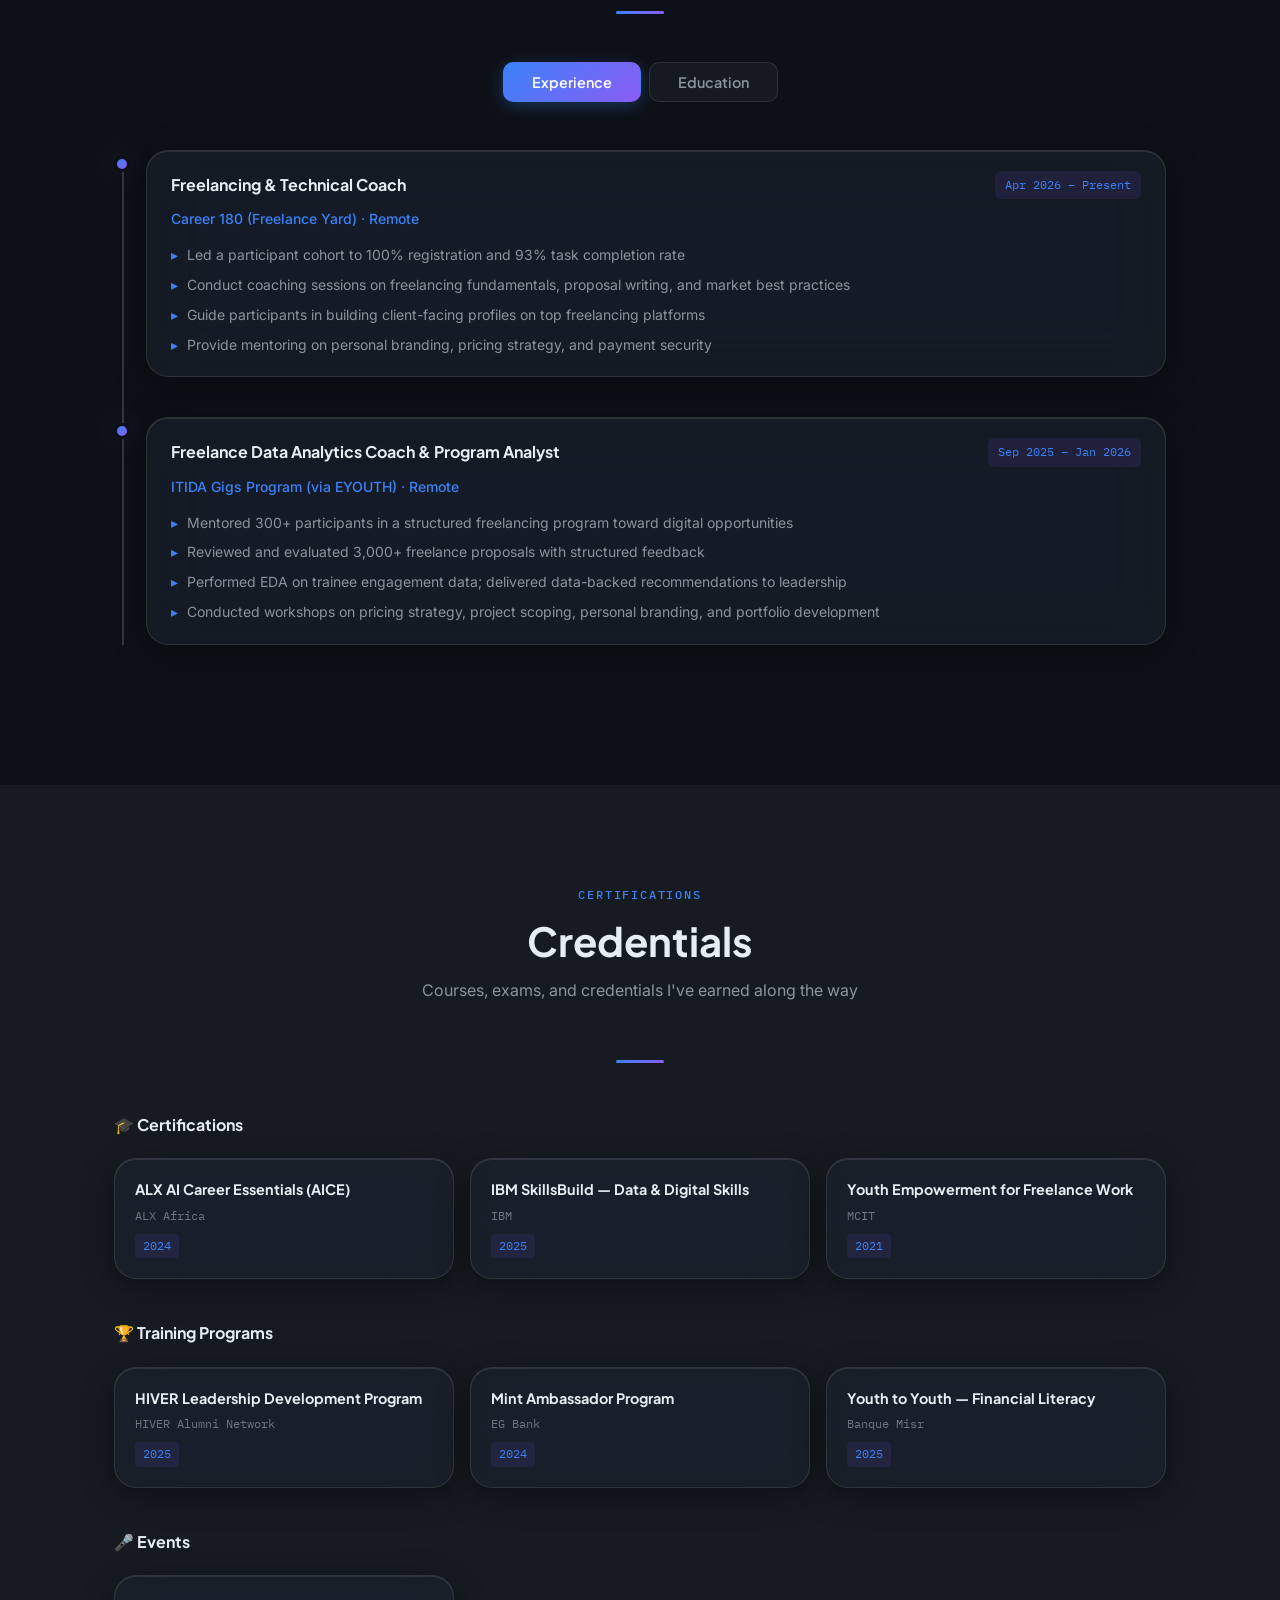
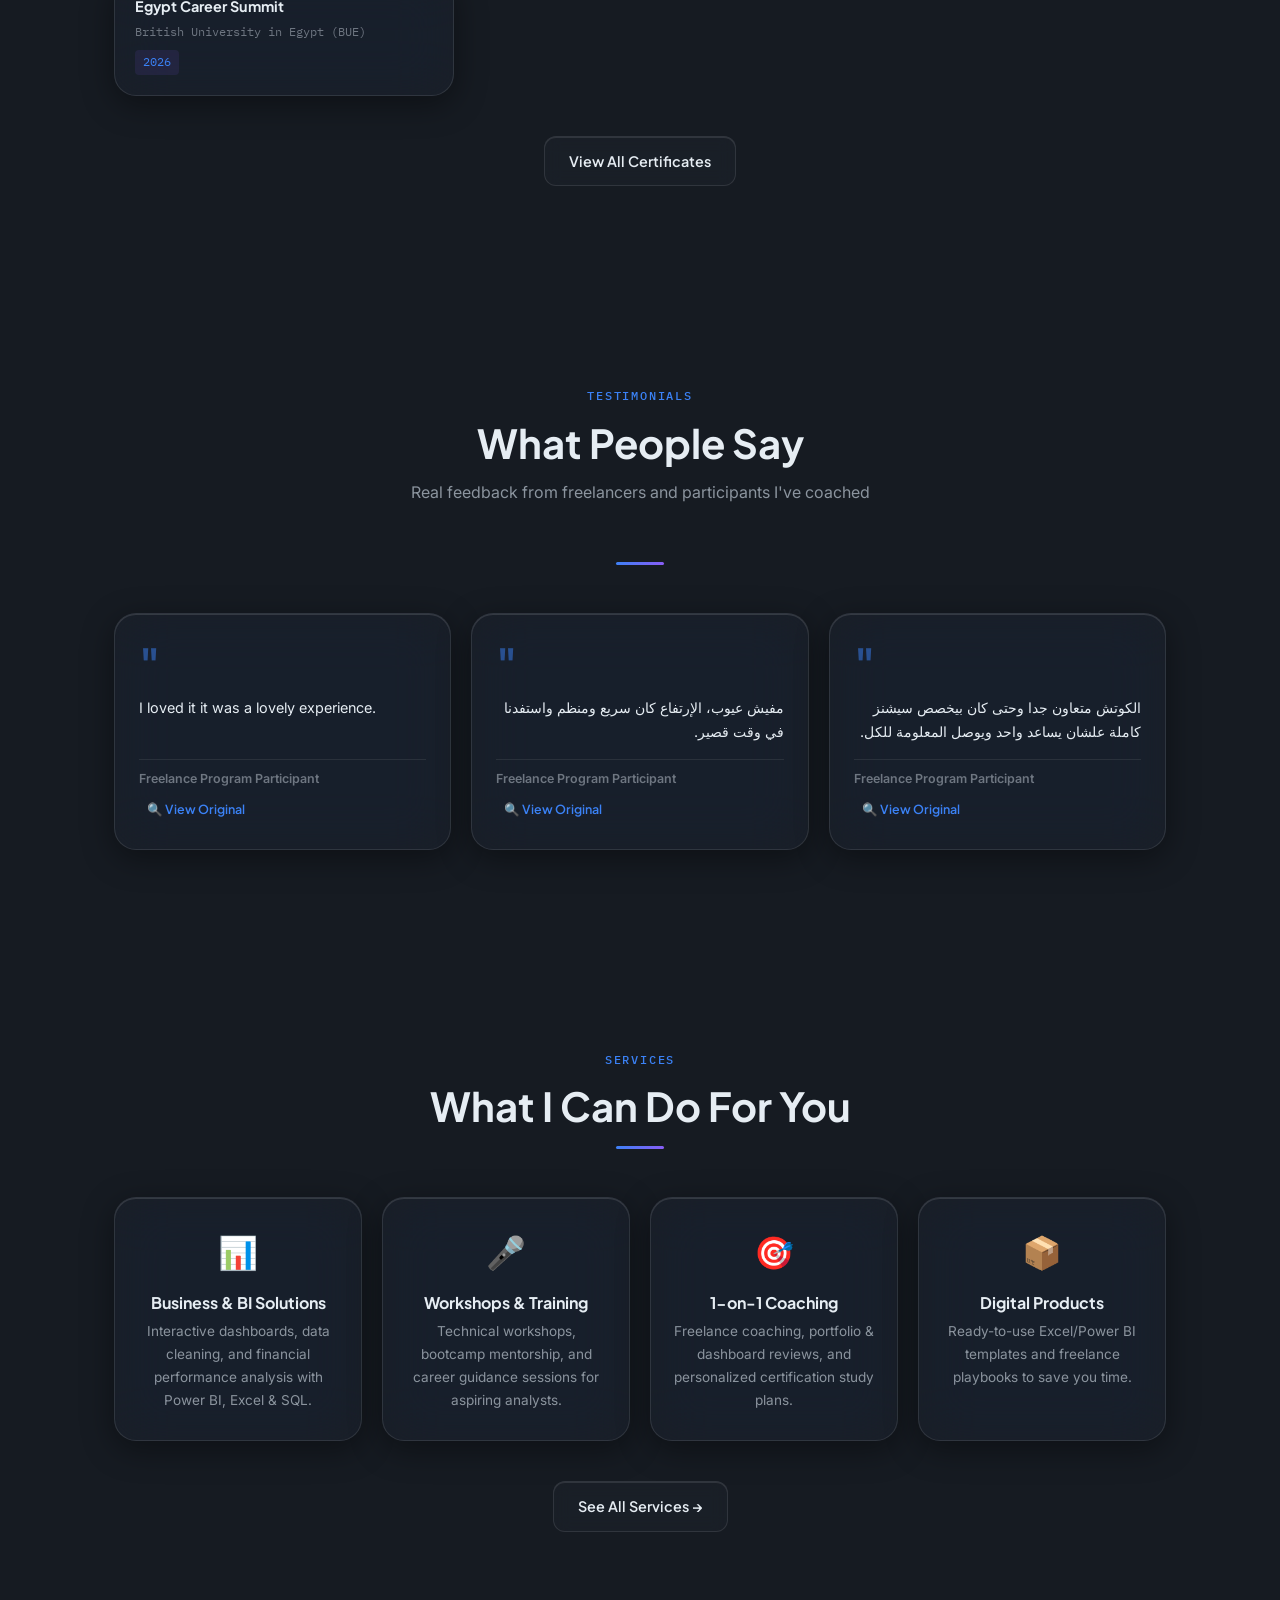
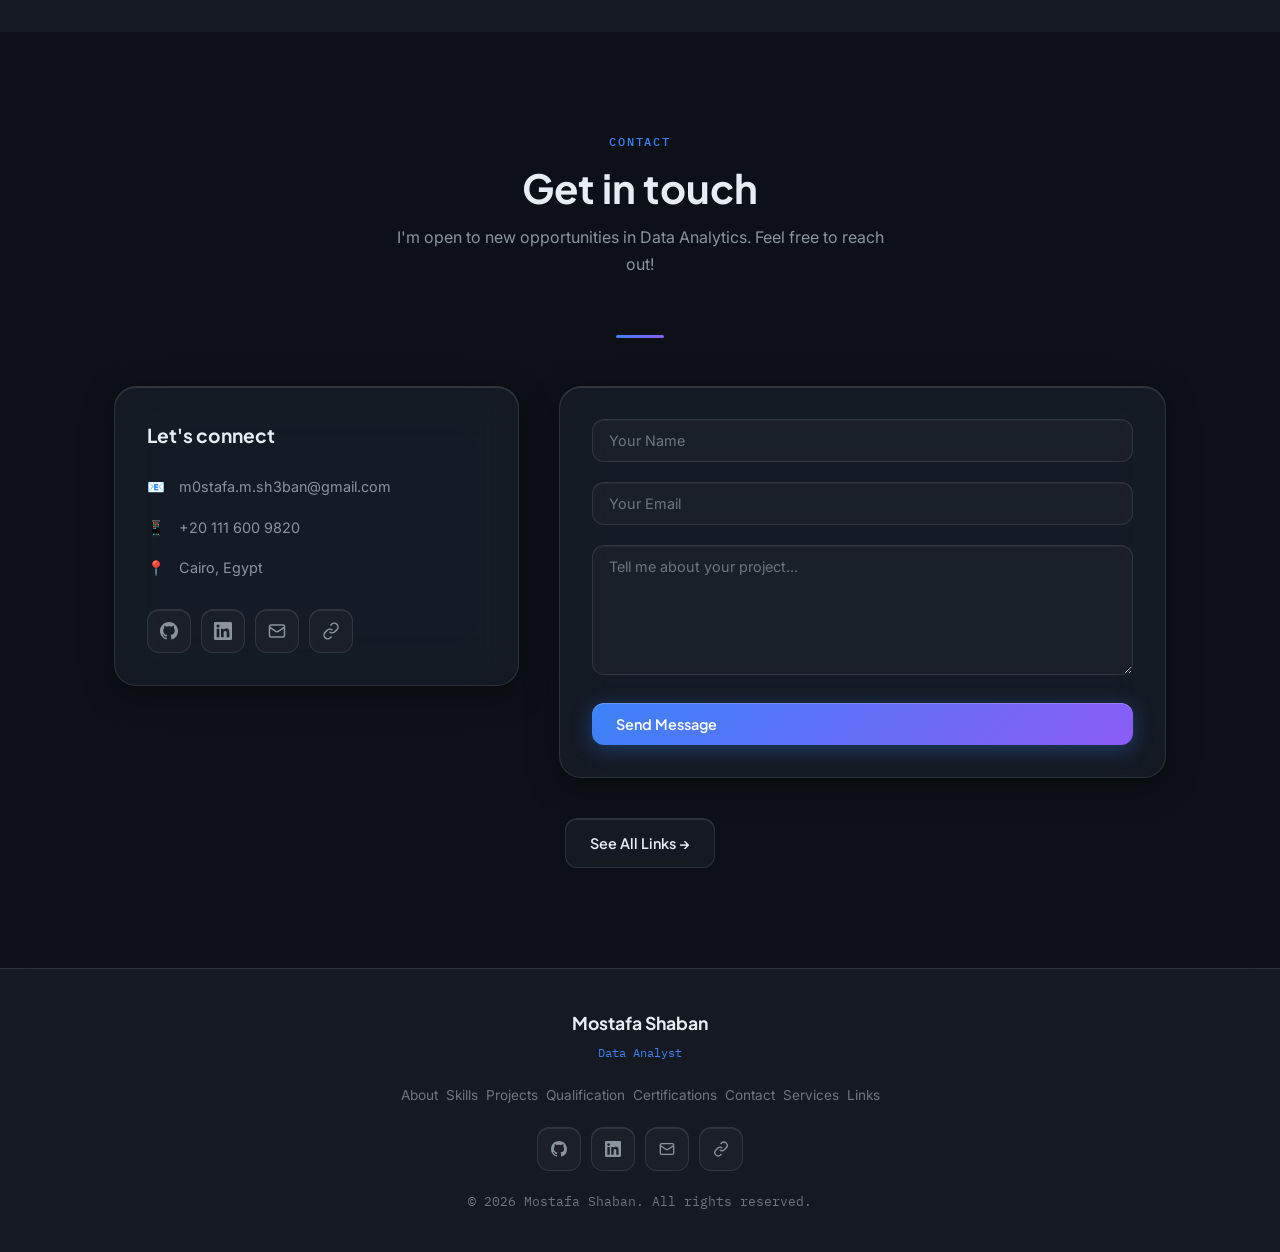
==== commit 8b19c13e: "Add files via upload" ====
--- a/index.html
+++ b/index.html
@@ -233,6 +233,7 @@
     <div class="section-divider"></div>
 
     <div class="testimonials-grid" id="testimonials-grid"></div>
+    <div class="testimonials-dots" id="testimonials-dots"></div>
   </div>
 </section>
 
--- a/css/style.css
+++ b/css/style.css
@@ -1536,9 +1536,11 @@
   .cursor-glow { display: none; }
 }
 
-/* ── Testimonials Carousel Fade ── */
-.testimonials-grid { transition: opacity 0.25s ease; }
-.testimonials-grid.fading { opacity: 0; }
+/* ── Testimonials Carousel — hero-style entrance ── */
+.testimonial-enter {
+  opacity: 0;
+  animation: fadeInUp 0.6s cubic-bezier(0.4, 0, 0.2, 1) forwards;
+}
 
 .lightbox-error {
   color: white;
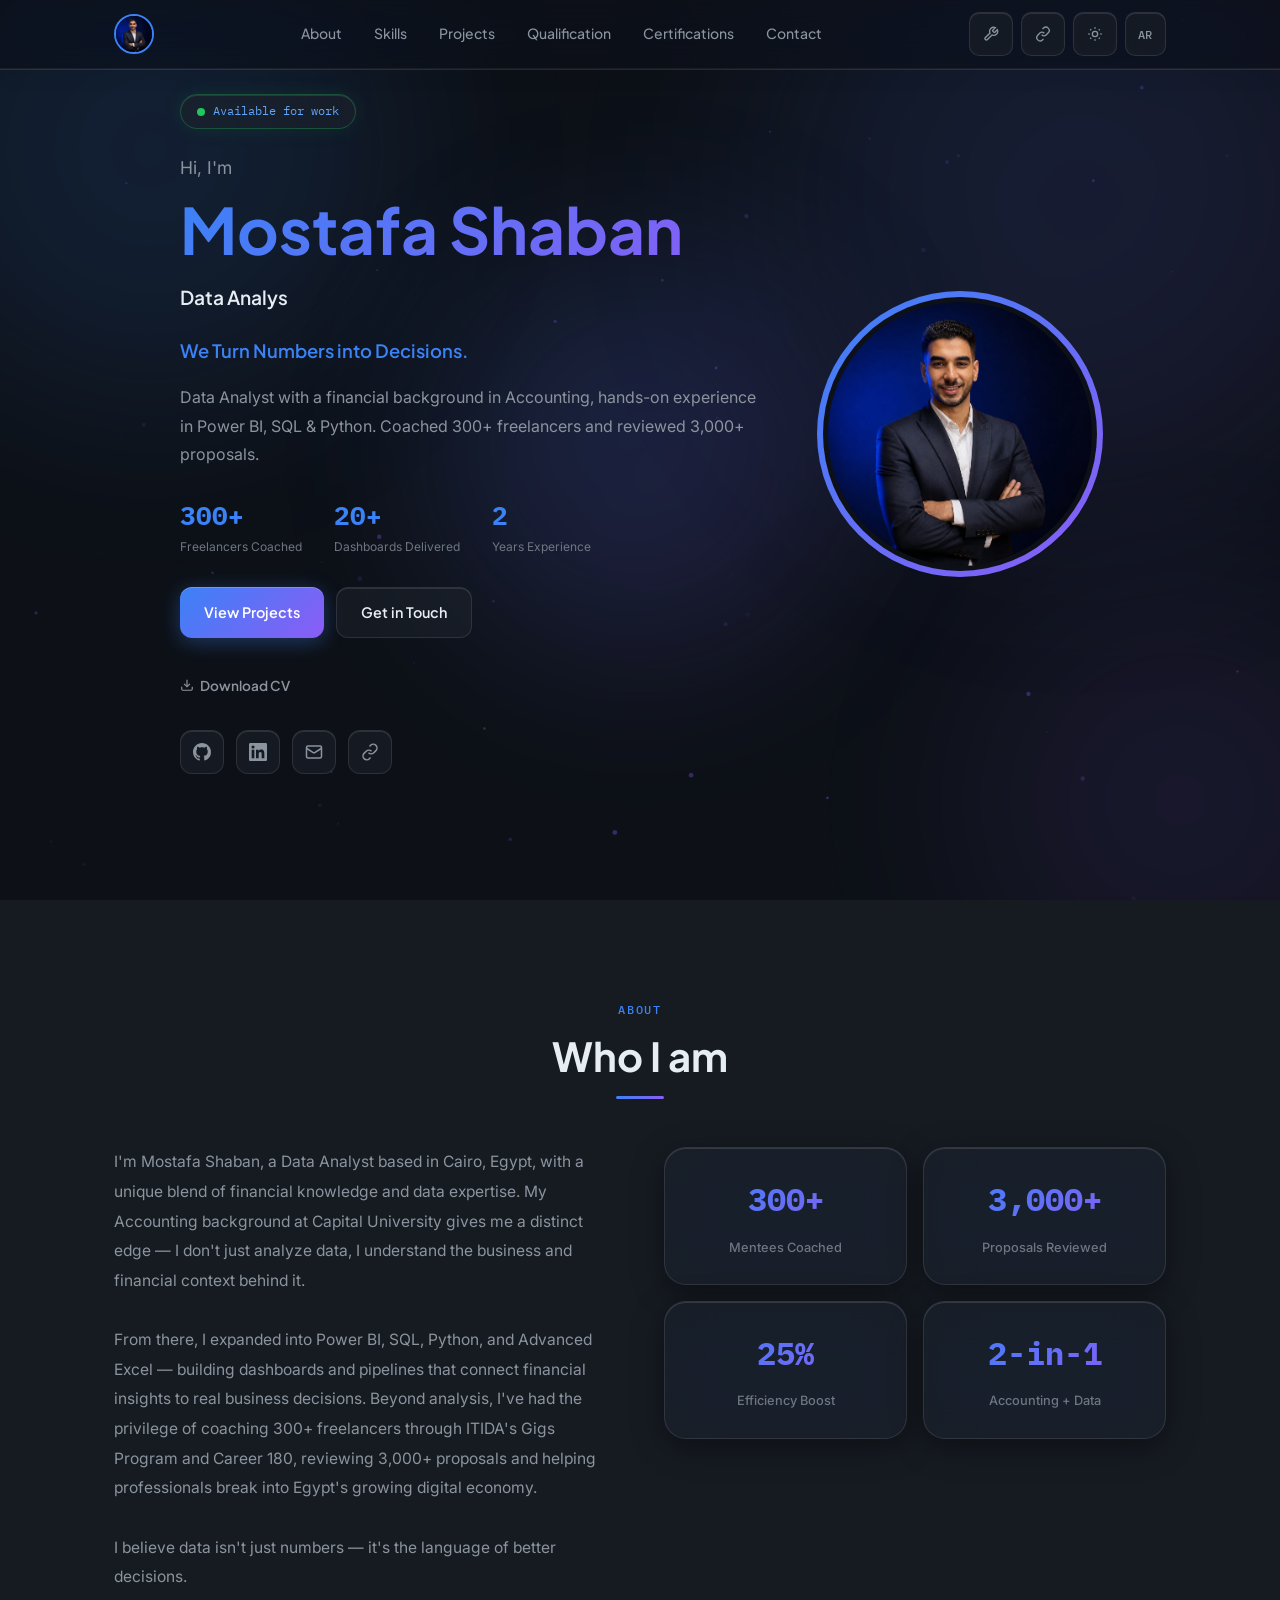
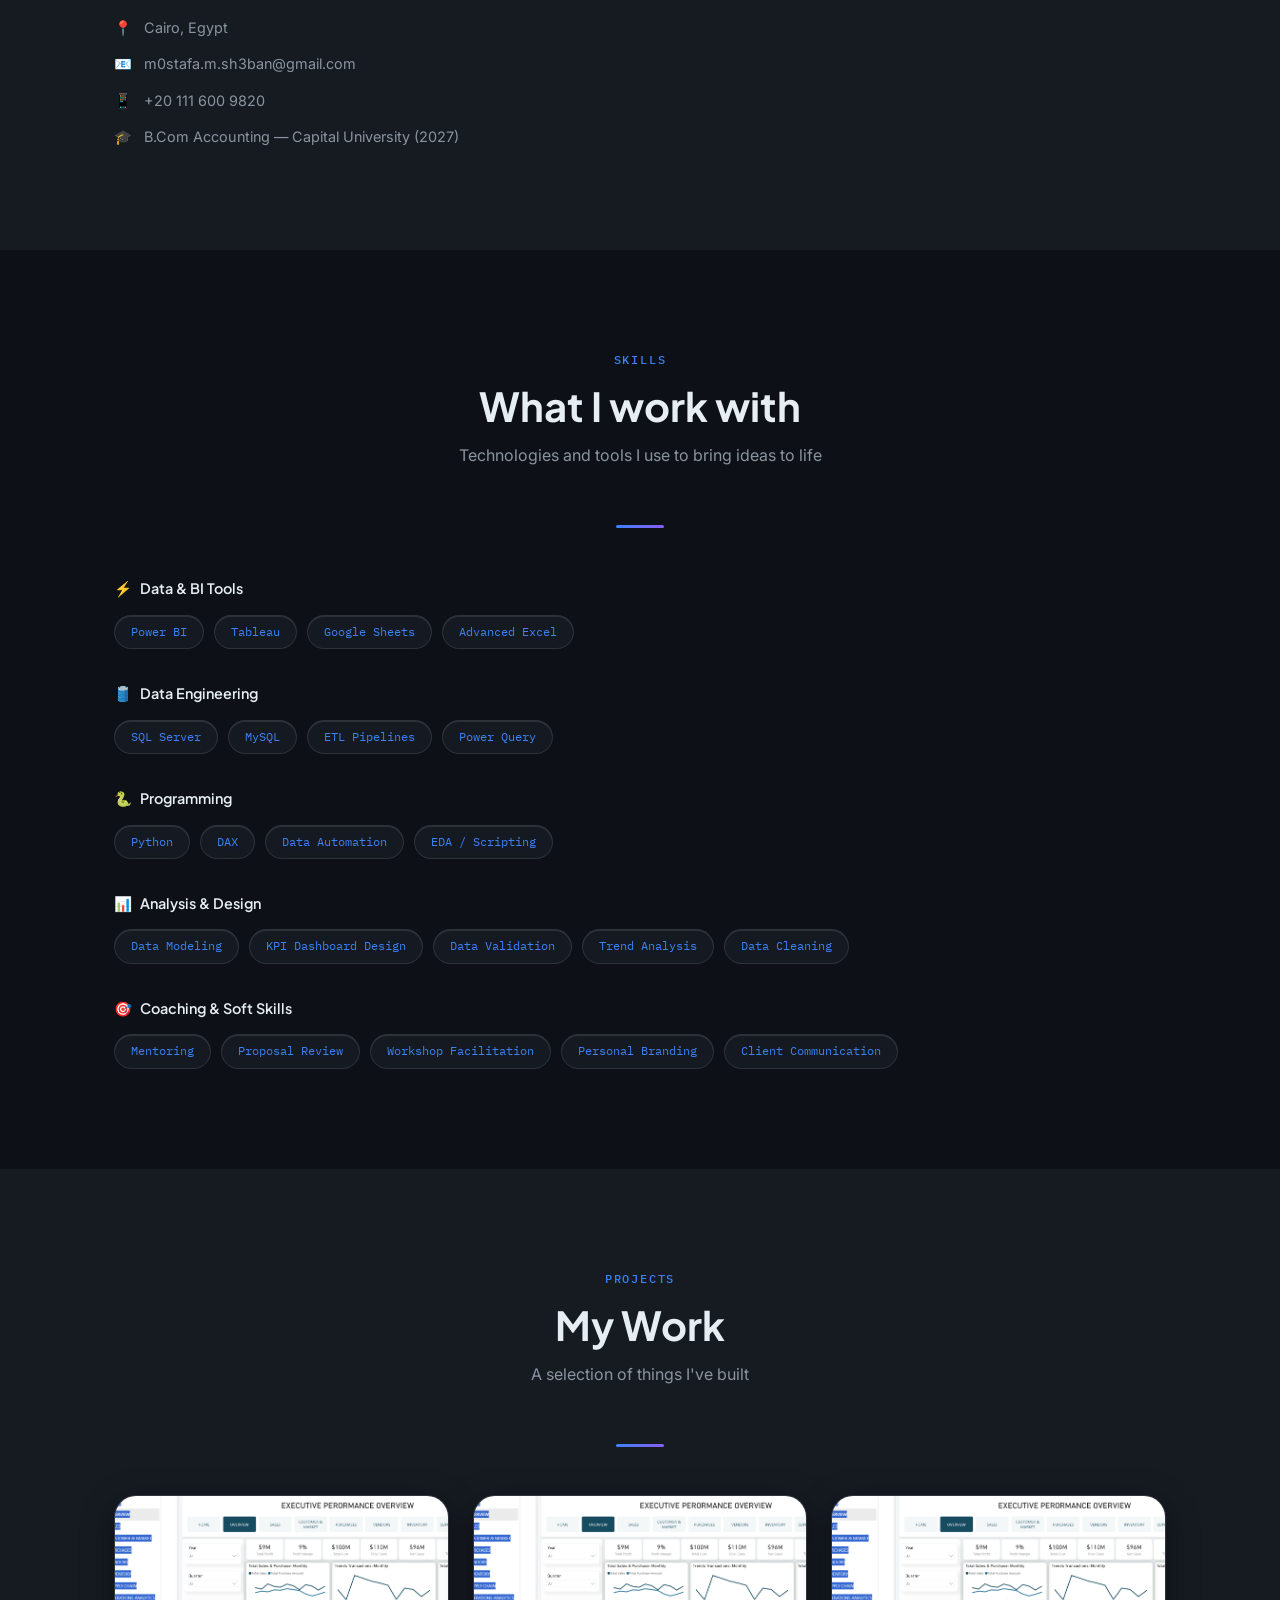
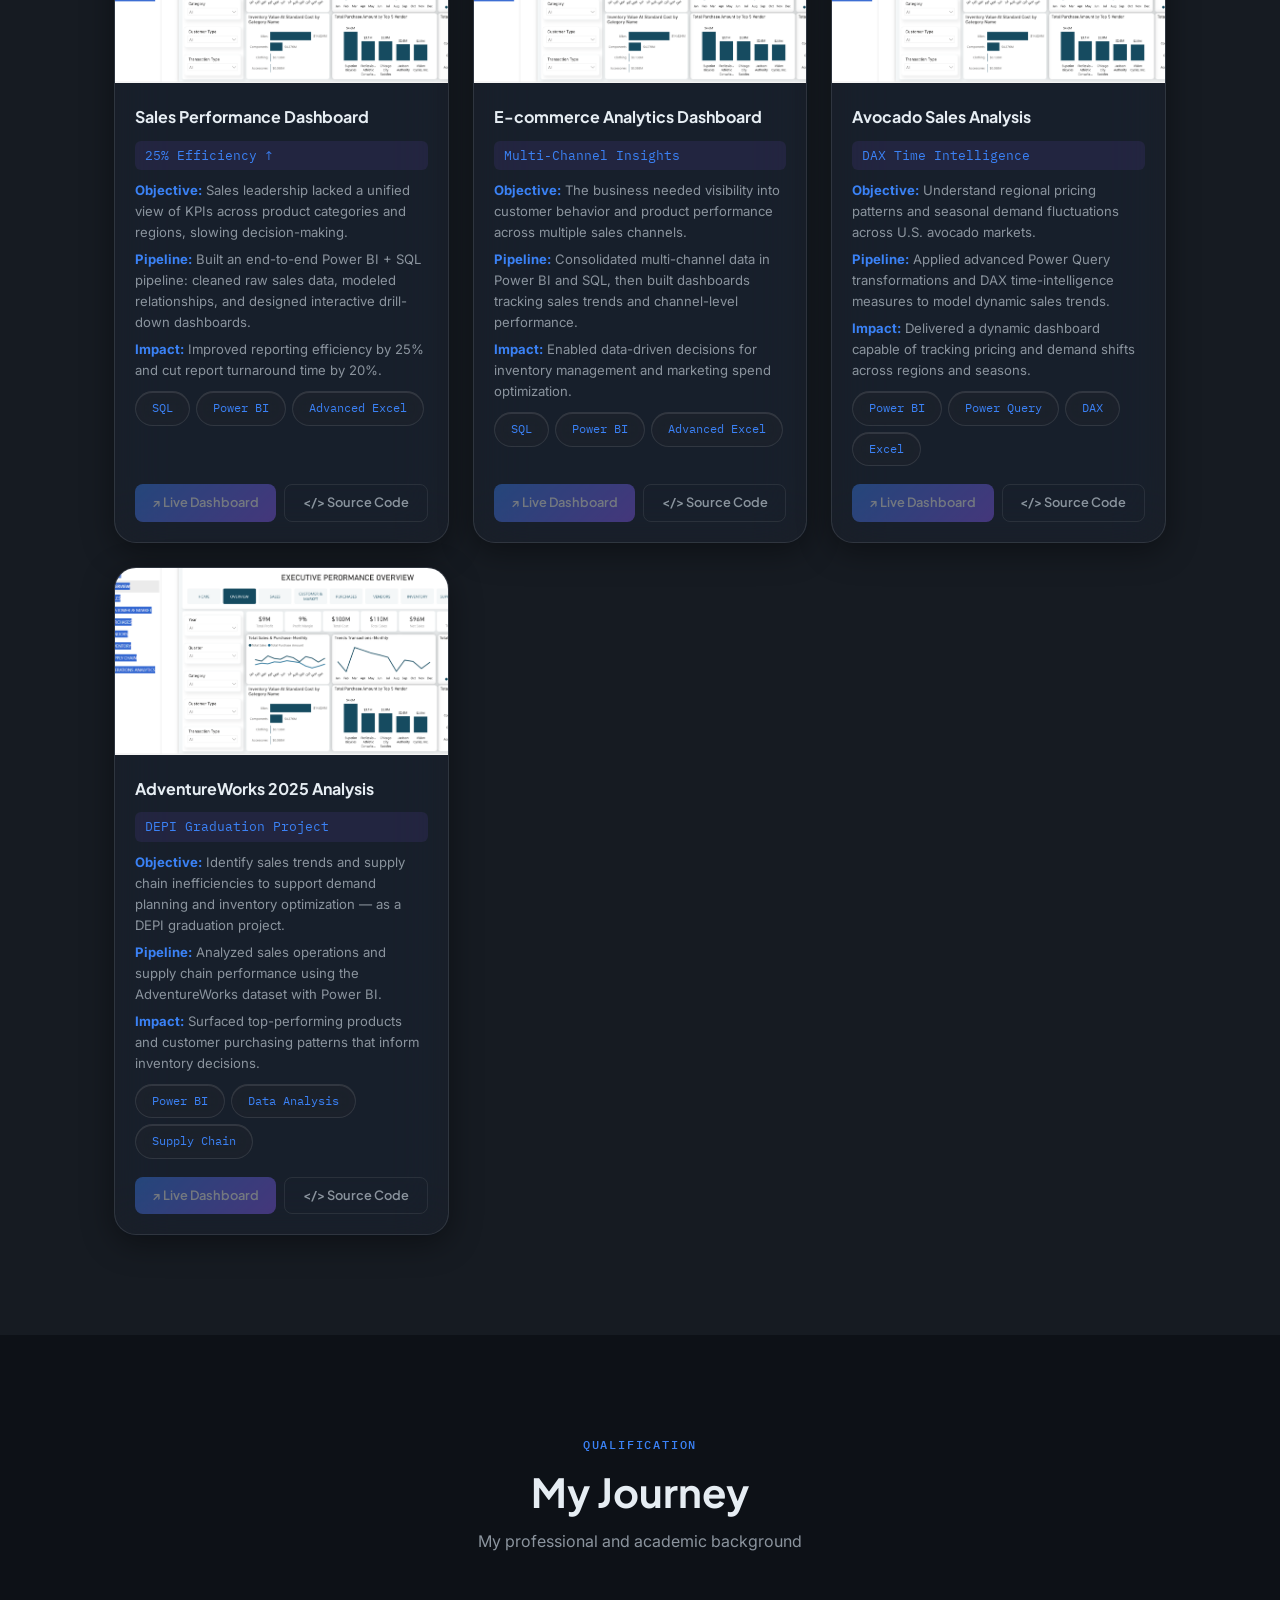
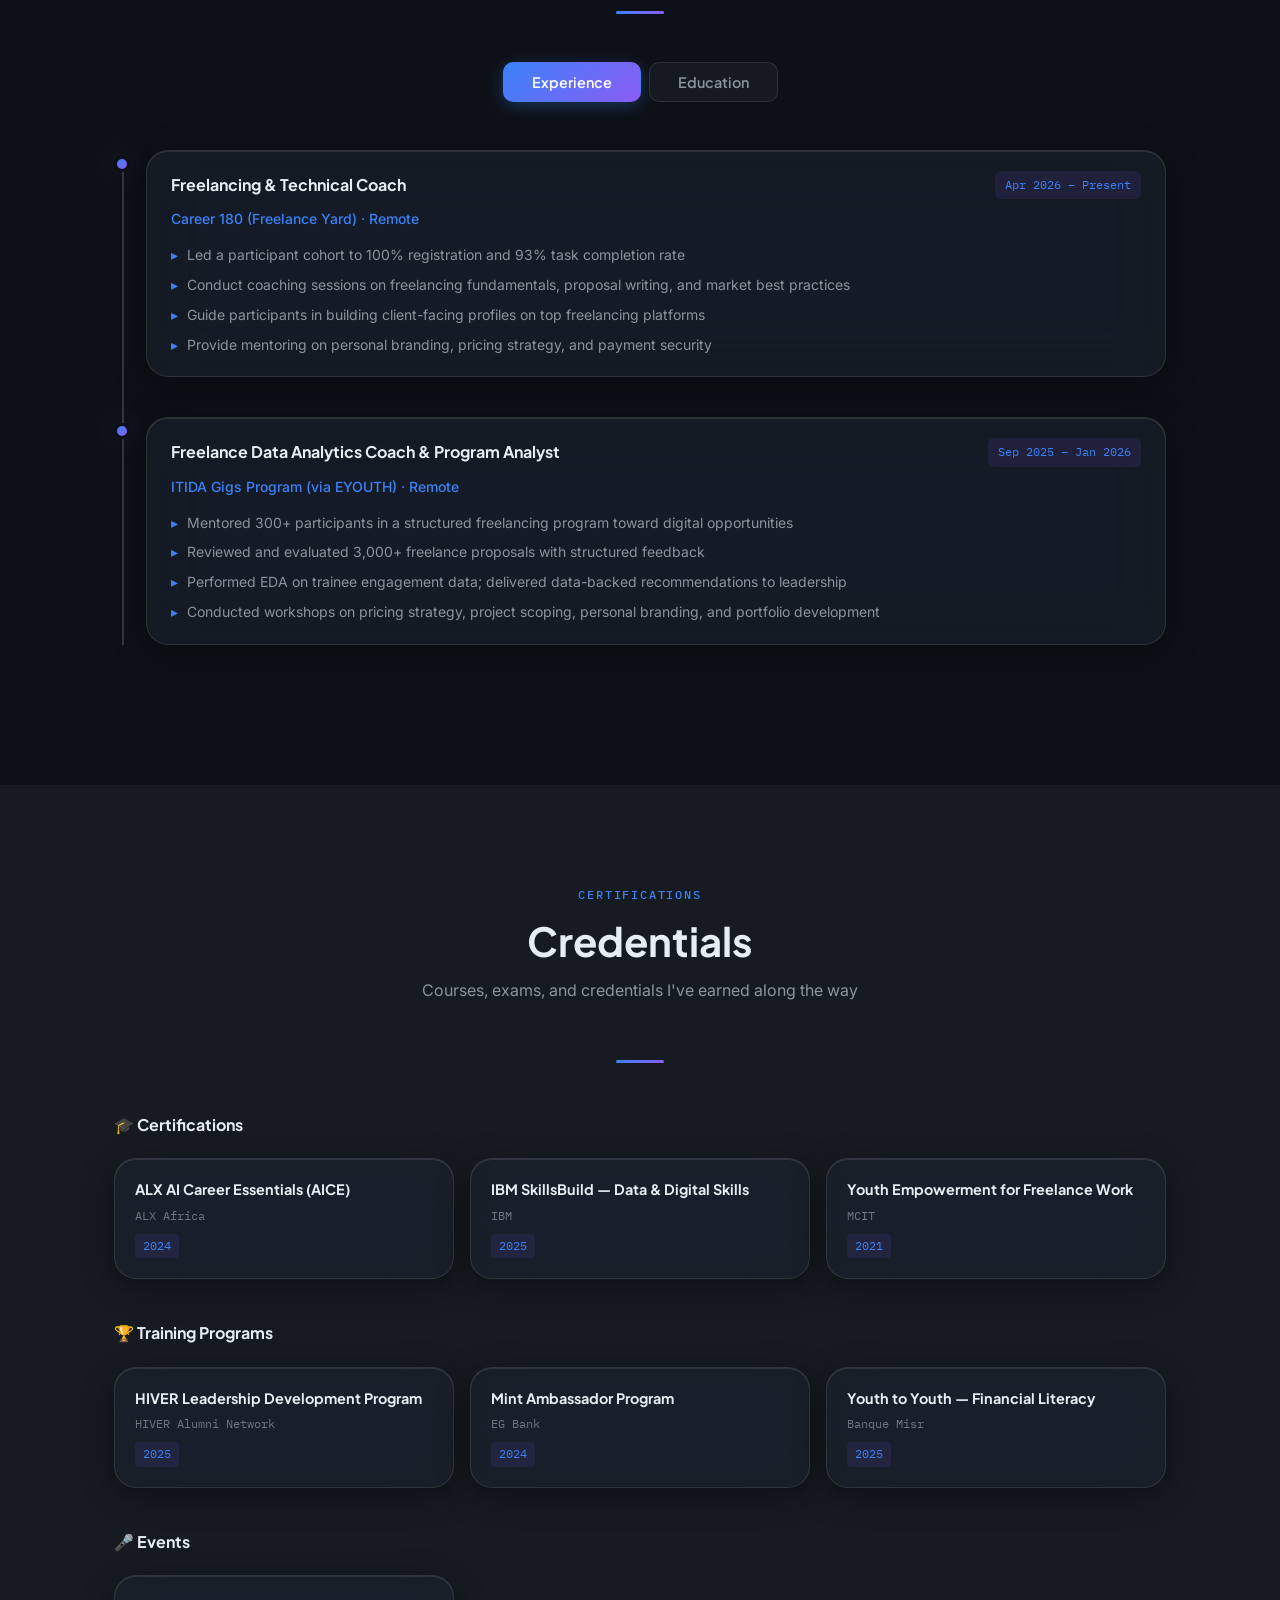
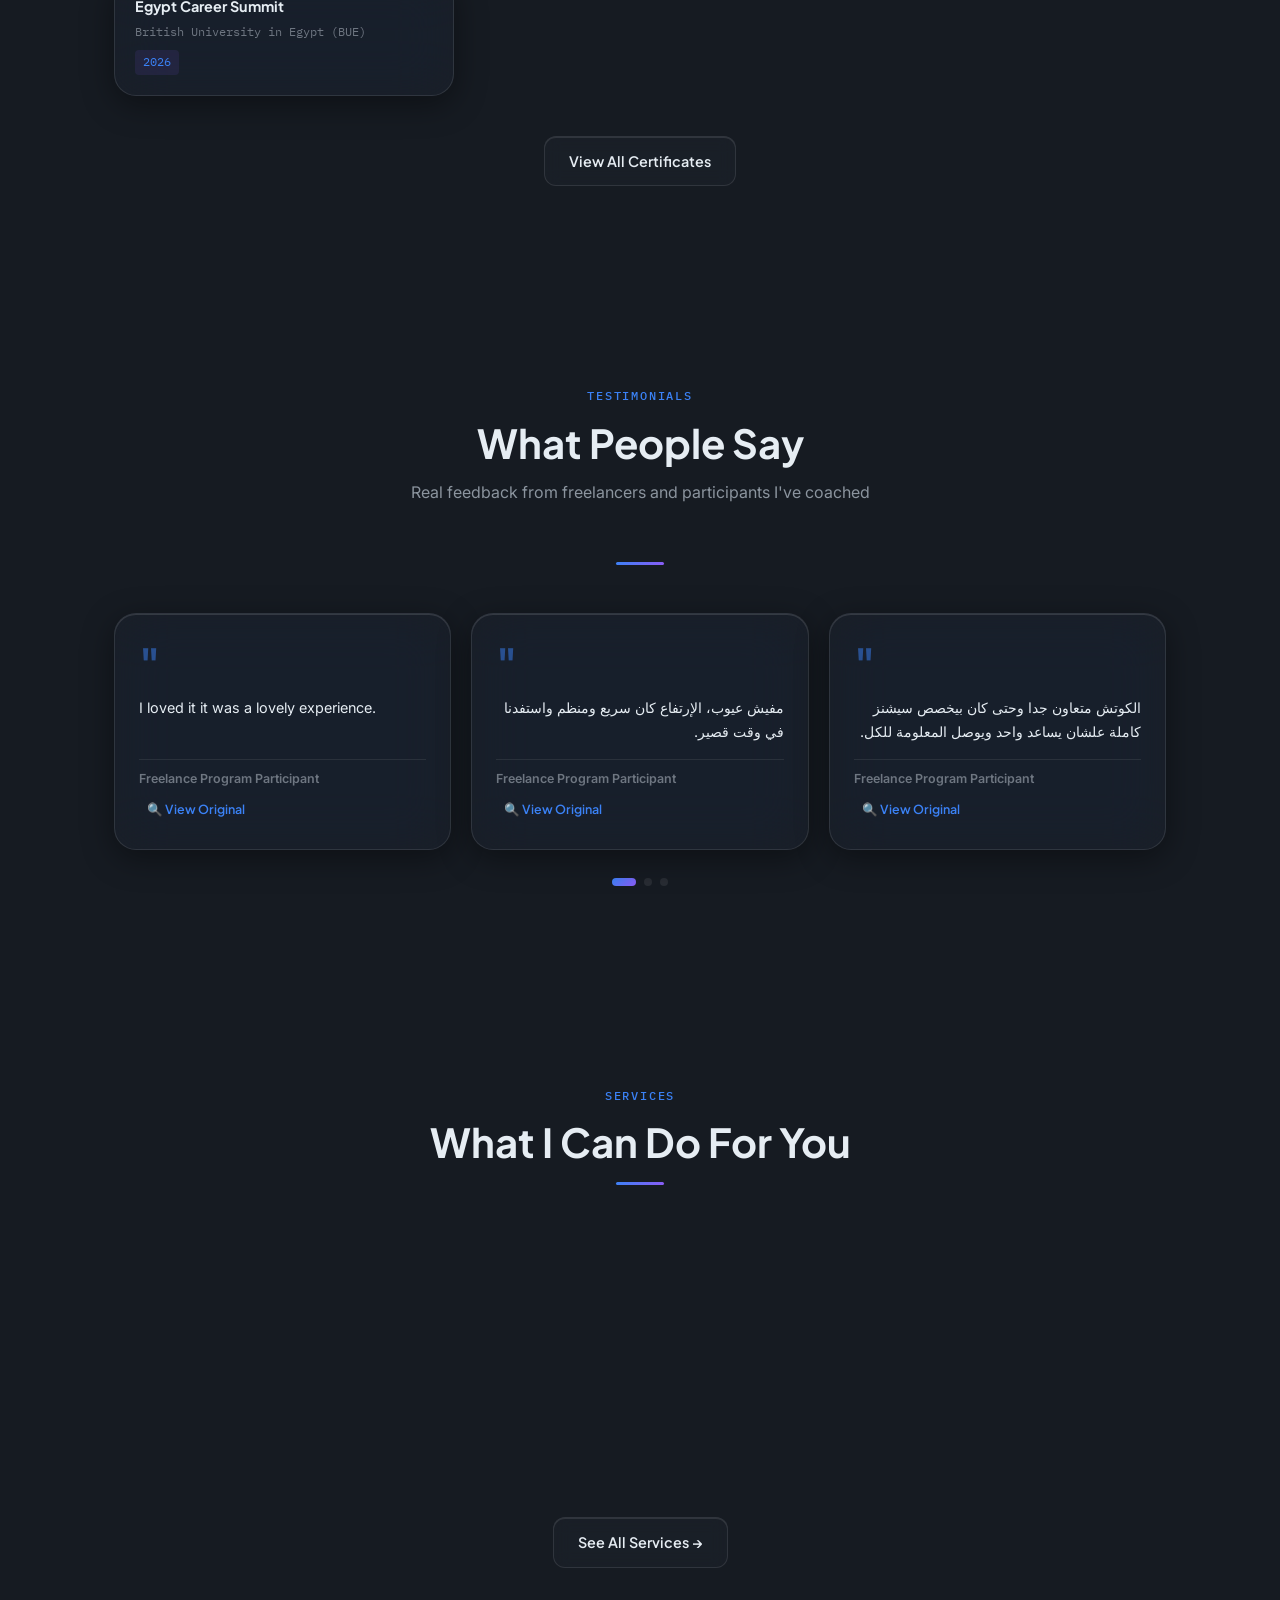
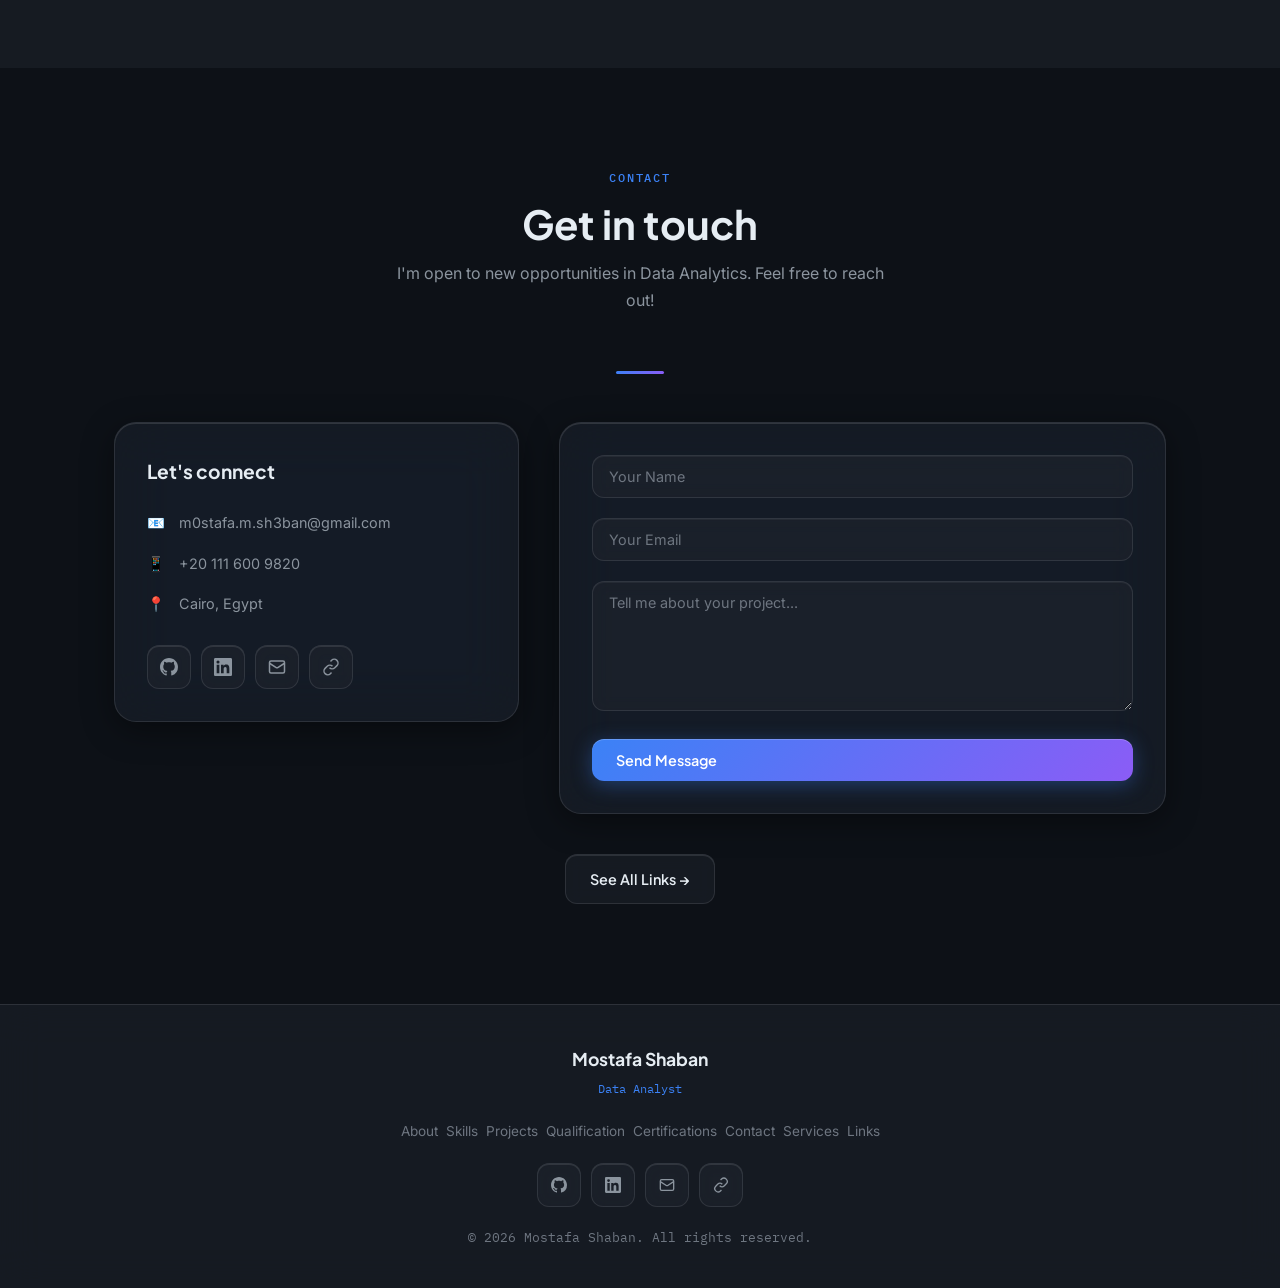
==== commit a6e5e388: "Add files via upload" ====
--- a/index.html
+++ b/index.html
@@ -232,7 +232,9 @@
     <p class="section-subtitle" id="testimonials-subtitle"></p>
     <div class="section-divider"></div>
 
-    <div class="testimonials-grid" id="testimonials-grid"></div>
+    <div class="testimonials-track-wrapper">
+      <div class="testimonials-grid" id="testimonials-grid"></div>
+    </div>
     <div class="testimonials-dots" id="testimonials-dots"></div>
   </div>
 </section>
--- a/css/style.css
+++ b/css/style.css
@@ -1550,3 +1550,26 @@
   max-width: 320px;
   padding: 20px;
 }
+
+/* ── Testimonials Dots ── */
+.testimonials-dots {
+  display: flex;
+  justify-content: center;
+  gap: 8px;
+  margin-top: 28px;
+}
+.testimonial-dot {
+  width: 8px;
+  height: 8px;
+  border-radius: 50%;
+  border: none;
+  background: var(--border);
+  cursor: pointer;
+  padding: 0;
+  transition: all 0.3s ease;
+}
+.testimonial-dot.active {
+  width: 24px;
+  border-radius: 4px;
+  background: var(--accent-gradient);
+}
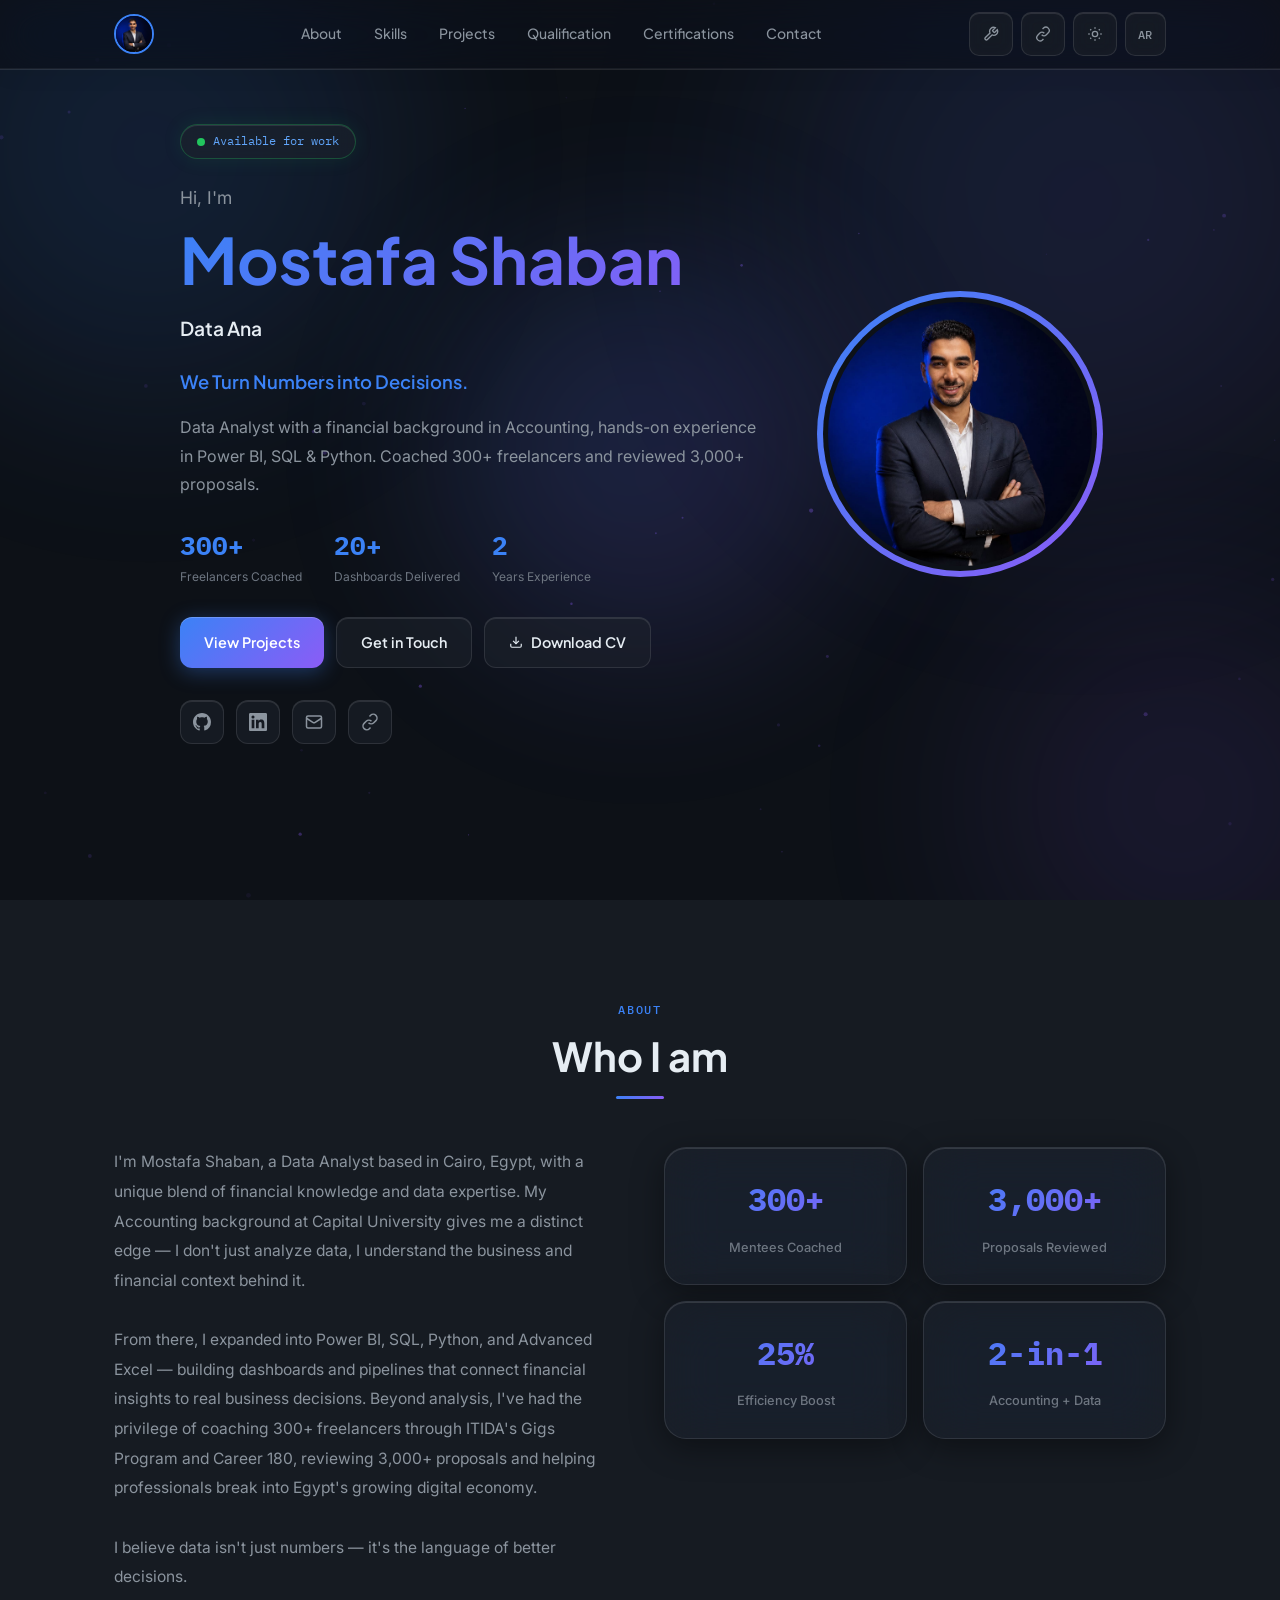
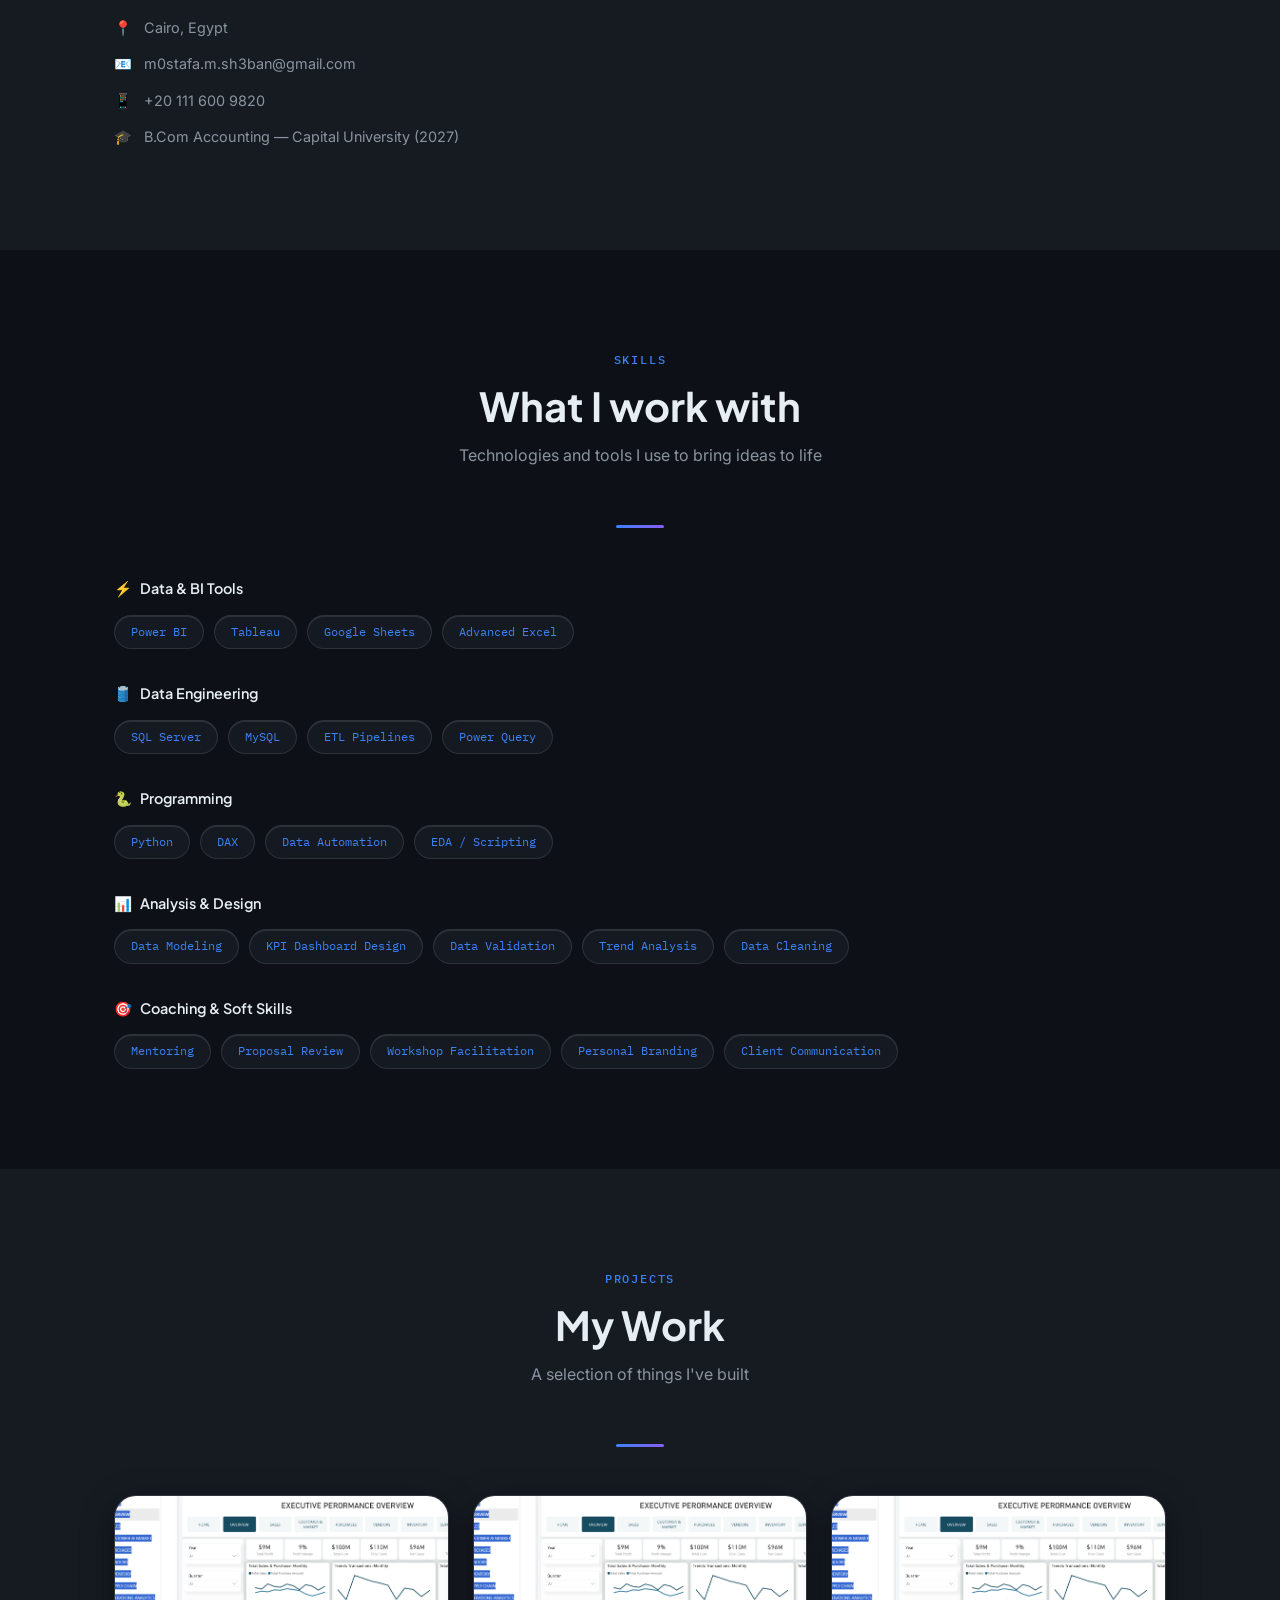
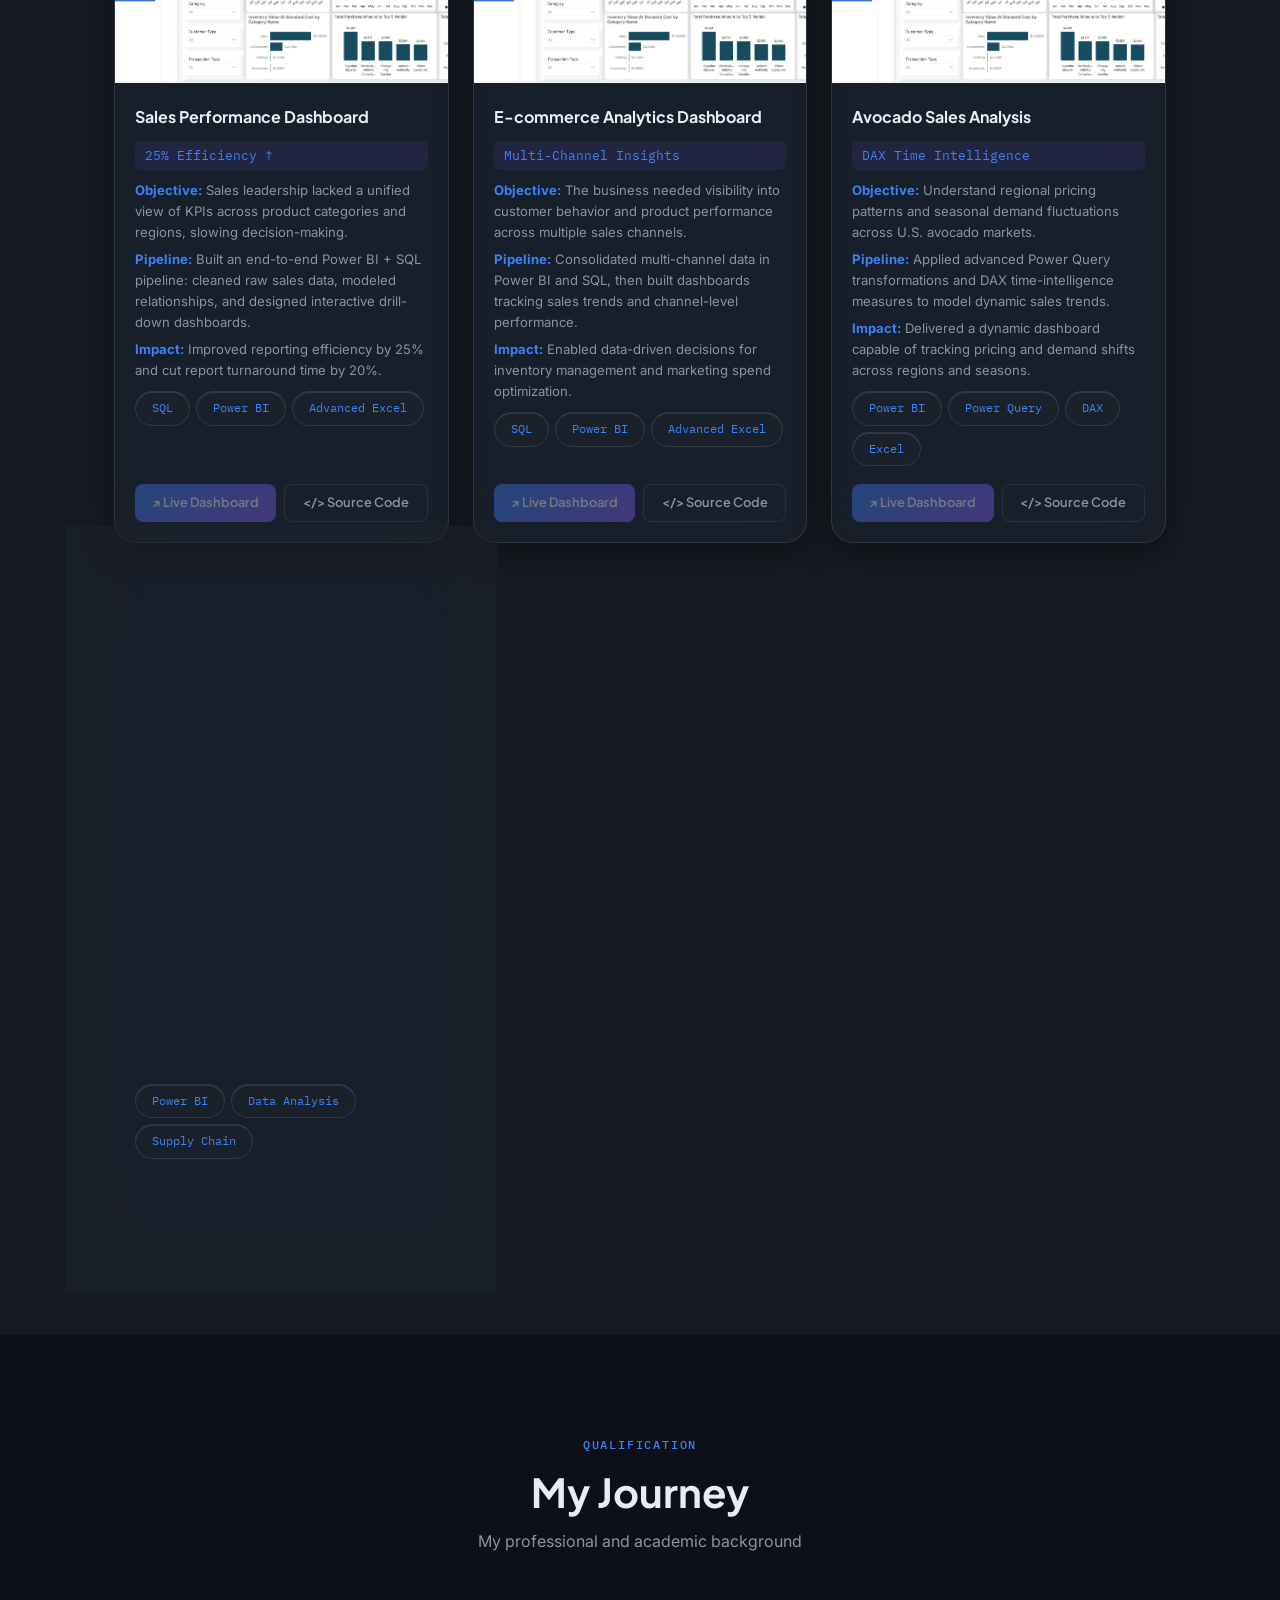
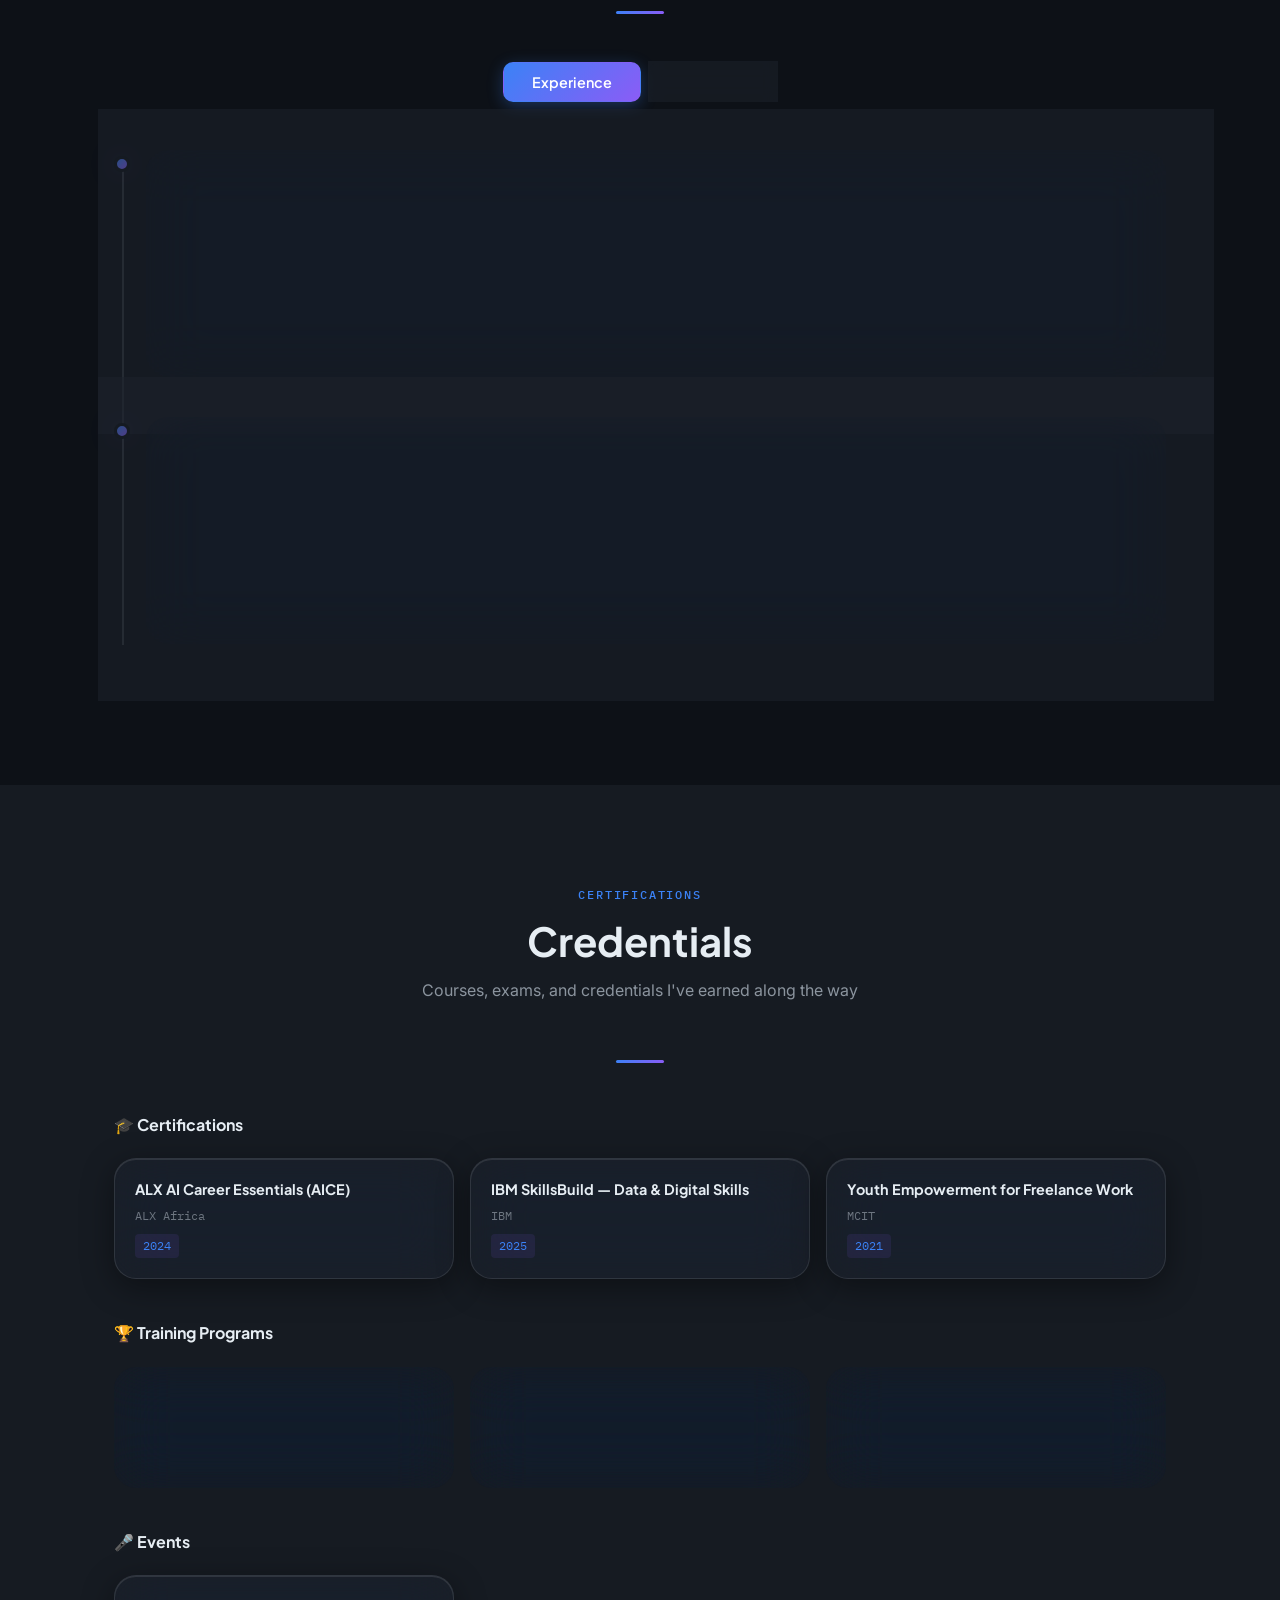
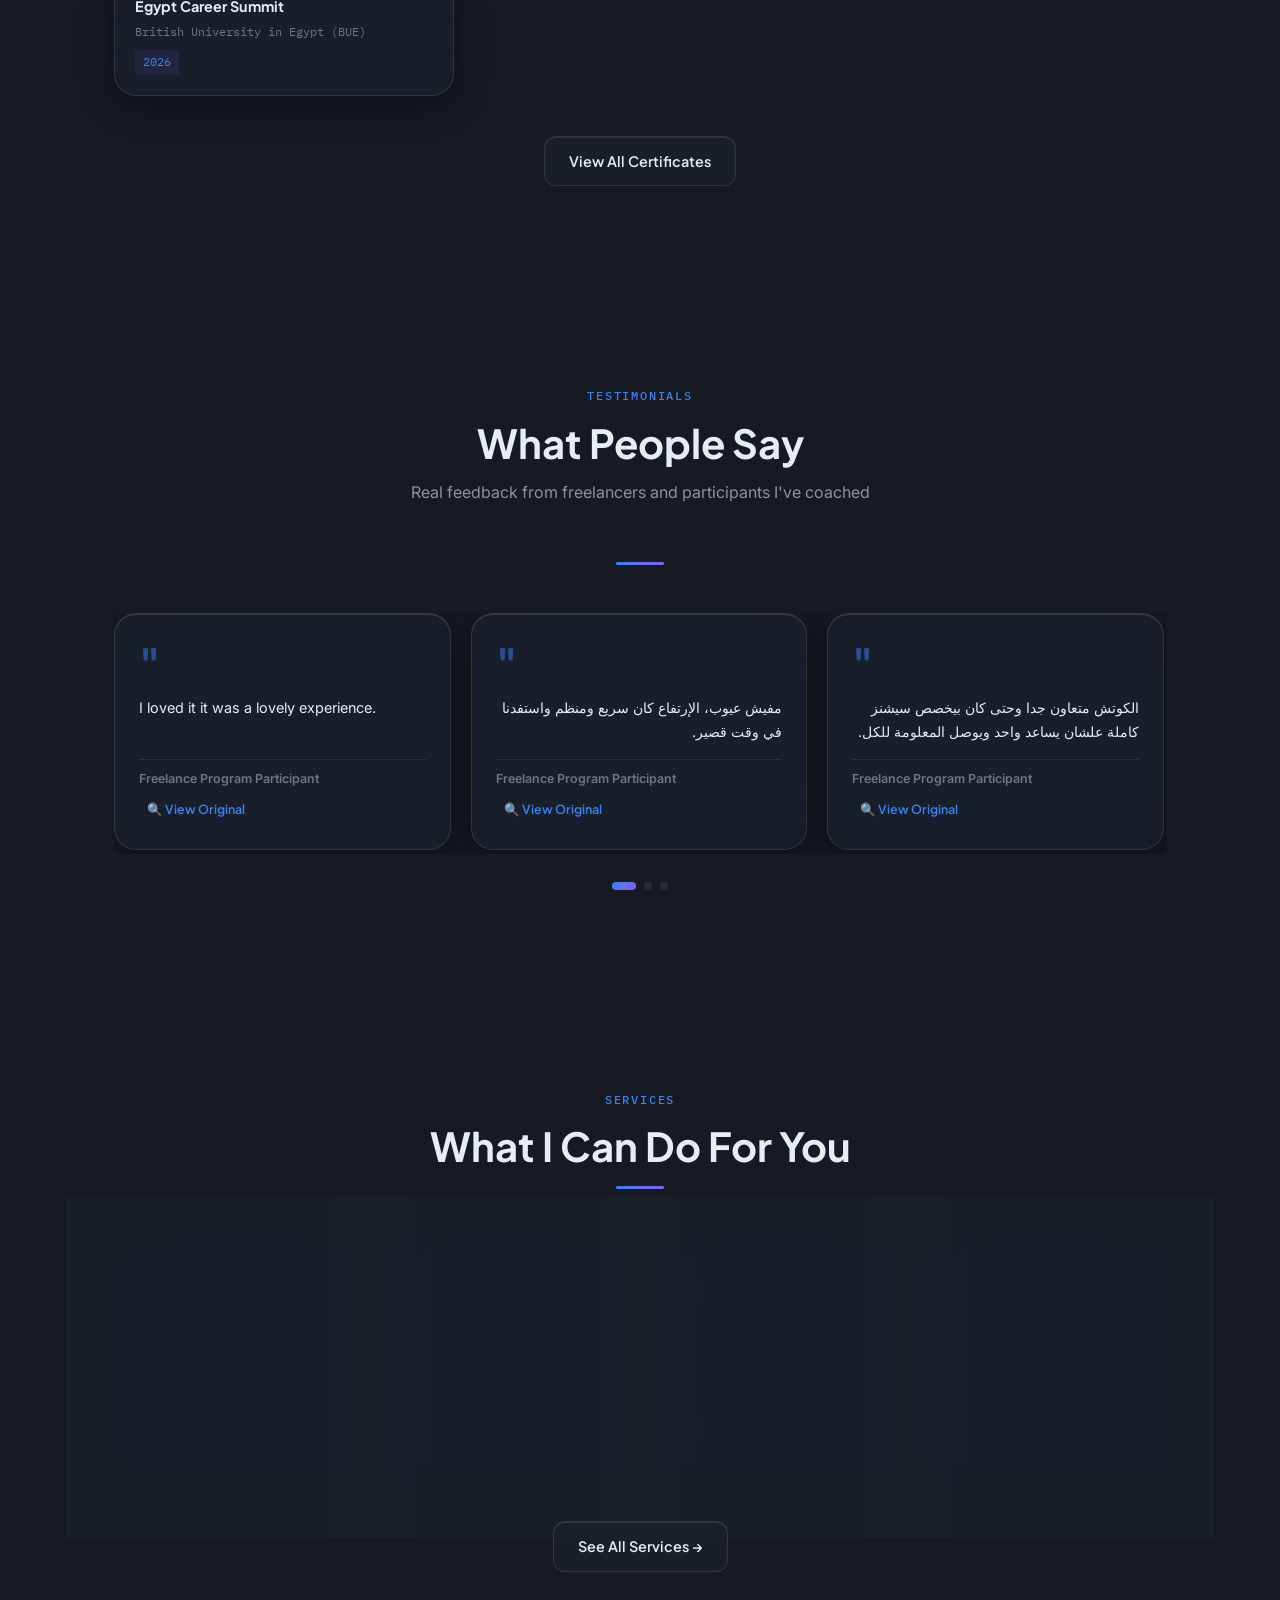
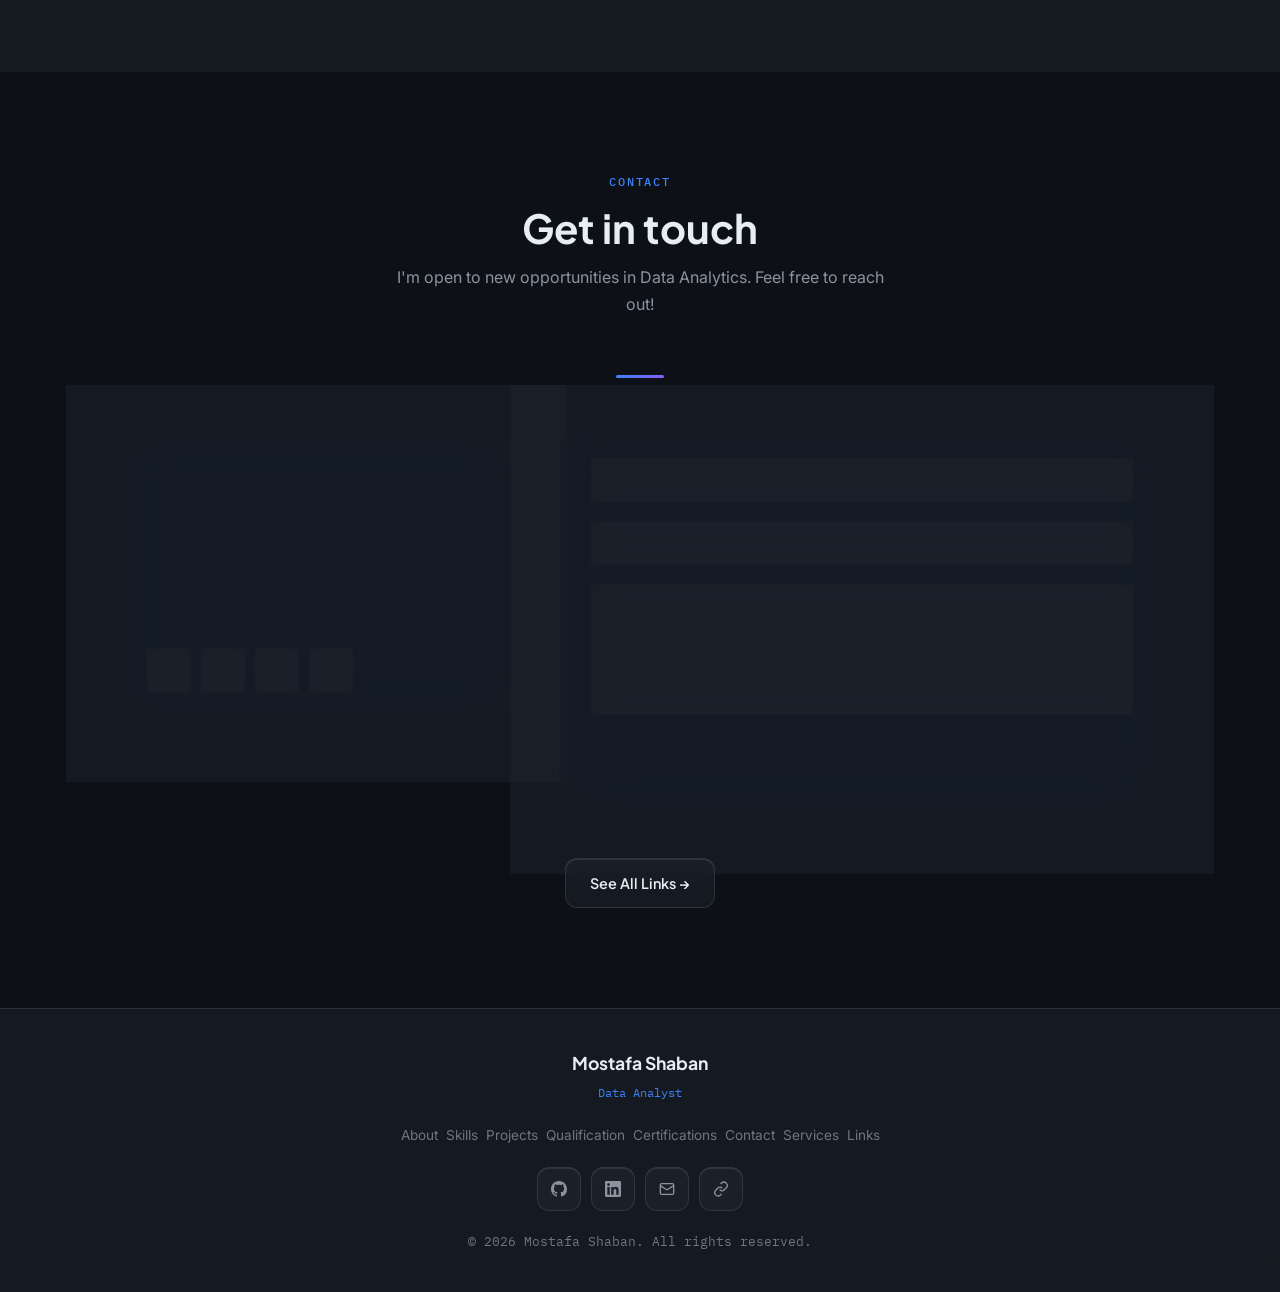
==== commit ac250e92: "Add files via upload" ====
--- a/index.html
+++ b/index.html
@@ -99,12 +99,11 @@
         <div class="hero-cta">
           <a href="#projects" class="btn btn-primary" id="hero-cta-primary">View Projects</a>
           <a href="#contact" class="btn btn-secondary" id="hero-cta-secondary">Get in Touch</a>
-        </div>
-
-        <a href="assets/cv/Mostafa_Shaban_CV.pdf#view=FitH" class="hero-cv-link" id="hero-cta-tertiary" target="_blank" rel="noopener noreferrer">
-          <svg width="14" height="14" viewBox="0 0 24 24" fill="none" stroke="currentColor" stroke-width="2"><path d="M21 15v4a2 2 0 0 1-2 2H5a2 2 0 0 1-2-2v-4"/><path d="M7 10l5 5 5-5"/><path d="M12 15V3"/></svg>
-          Download CV
-        </a>
+          <a href="assets/cv/Mostafa Shaban CV.pdf#view=FitH" class="btn btn-secondary" id="hero-cta-tertiary" target="_blank" rel="noopener noreferrer">
+            <svg width="14" height="14" viewBox="0 0 24 24" fill="none" stroke="currentColor" stroke-width="2"><path d="M21 15v4a2 2 0 0 1-2 2H5a2 2 0 0 1-2-2v-4"/><path d="M7 10l5 5 5-5"/><path d="M12 15V3"/></svg>
+            Download CV
+          </a>
+        </div>
 
         <div class="hero-social">
           <a href="https://github.com/MostafaShaban74" target="_blank" rel="noopener noreferrer" class="social-link" aria-label="GitHub">
--- a/css/style.css
+++ b/css/style.css
@@ -1421,12 +1421,23 @@
 
 /* ── Testimonials ── */
 #testimonials { background: var(--bg-secondary); }
+.testimonials-track-wrapper {
+  overflow: hidden;
+}
 .testimonials-grid {
-  display: grid;
-  grid-template-columns: repeat(auto-fit, minmax(260px, 1fr));
+  display: flex;
   gap: 20px;
-}
+  overflow-x: auto;
+  scroll-snap-type: x mandatory;
+  scroll-behavior: smooth;
+  -webkit-overflow-scrolling: touch;
+  scrollbar-width: none;
+  padding-bottom: 4px;
+}
+.testimonials-grid::-webkit-scrollbar { display: none; }
 .testimonial-card {
+  flex: 0 0 calc(33.333% - 14px);
+  scroll-snap-align: start;
   padding: 28px 24px;
   display: flex;
   flex-direction: column;
@@ -1573,3 +1584,10 @@
   border-radius: 4px;
   background: var(--accent-gradient);
 }
+
+@media (max-width: 768px) {
+  .testimonial-card { flex: 0 0 100%; }
+}
+@media (min-width: 769px) and (max-width: 1024px) {
+  .testimonial-card { flex: 0 0 calc(50% - 10px); }
+}
